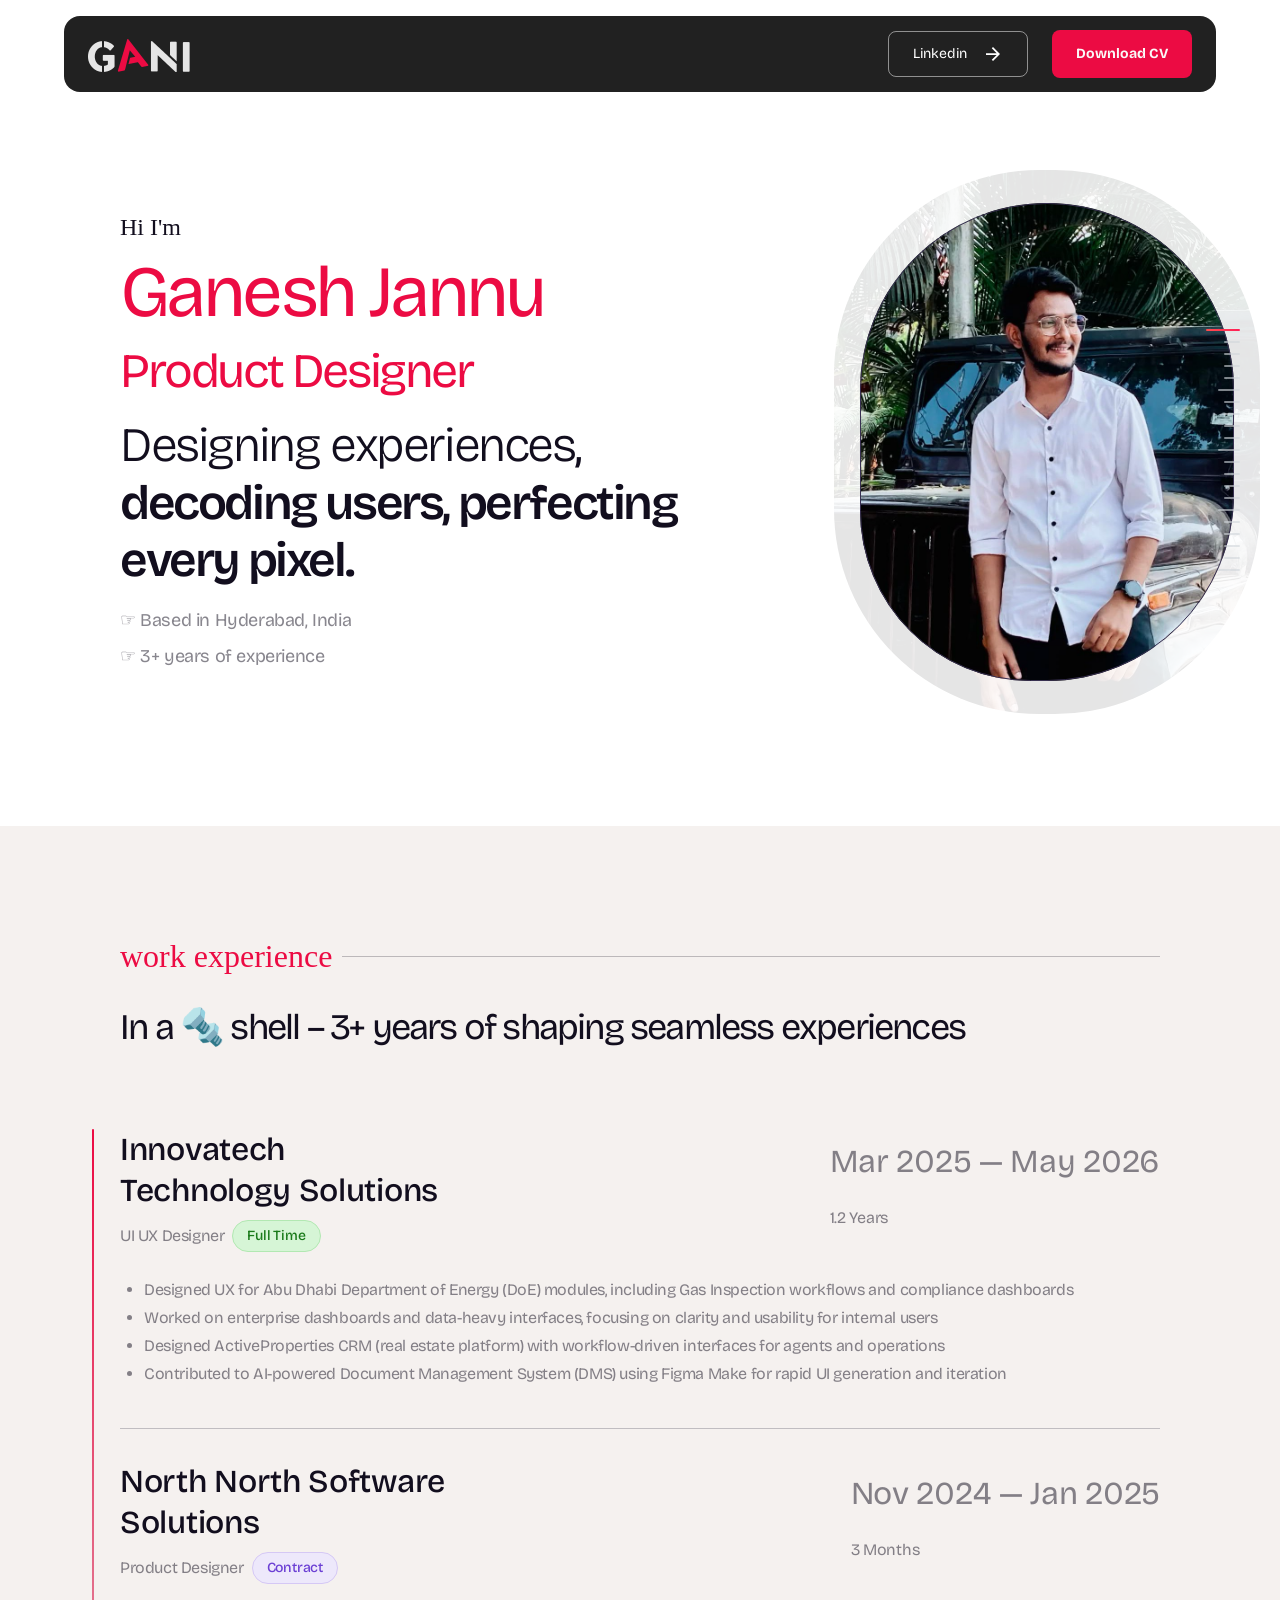
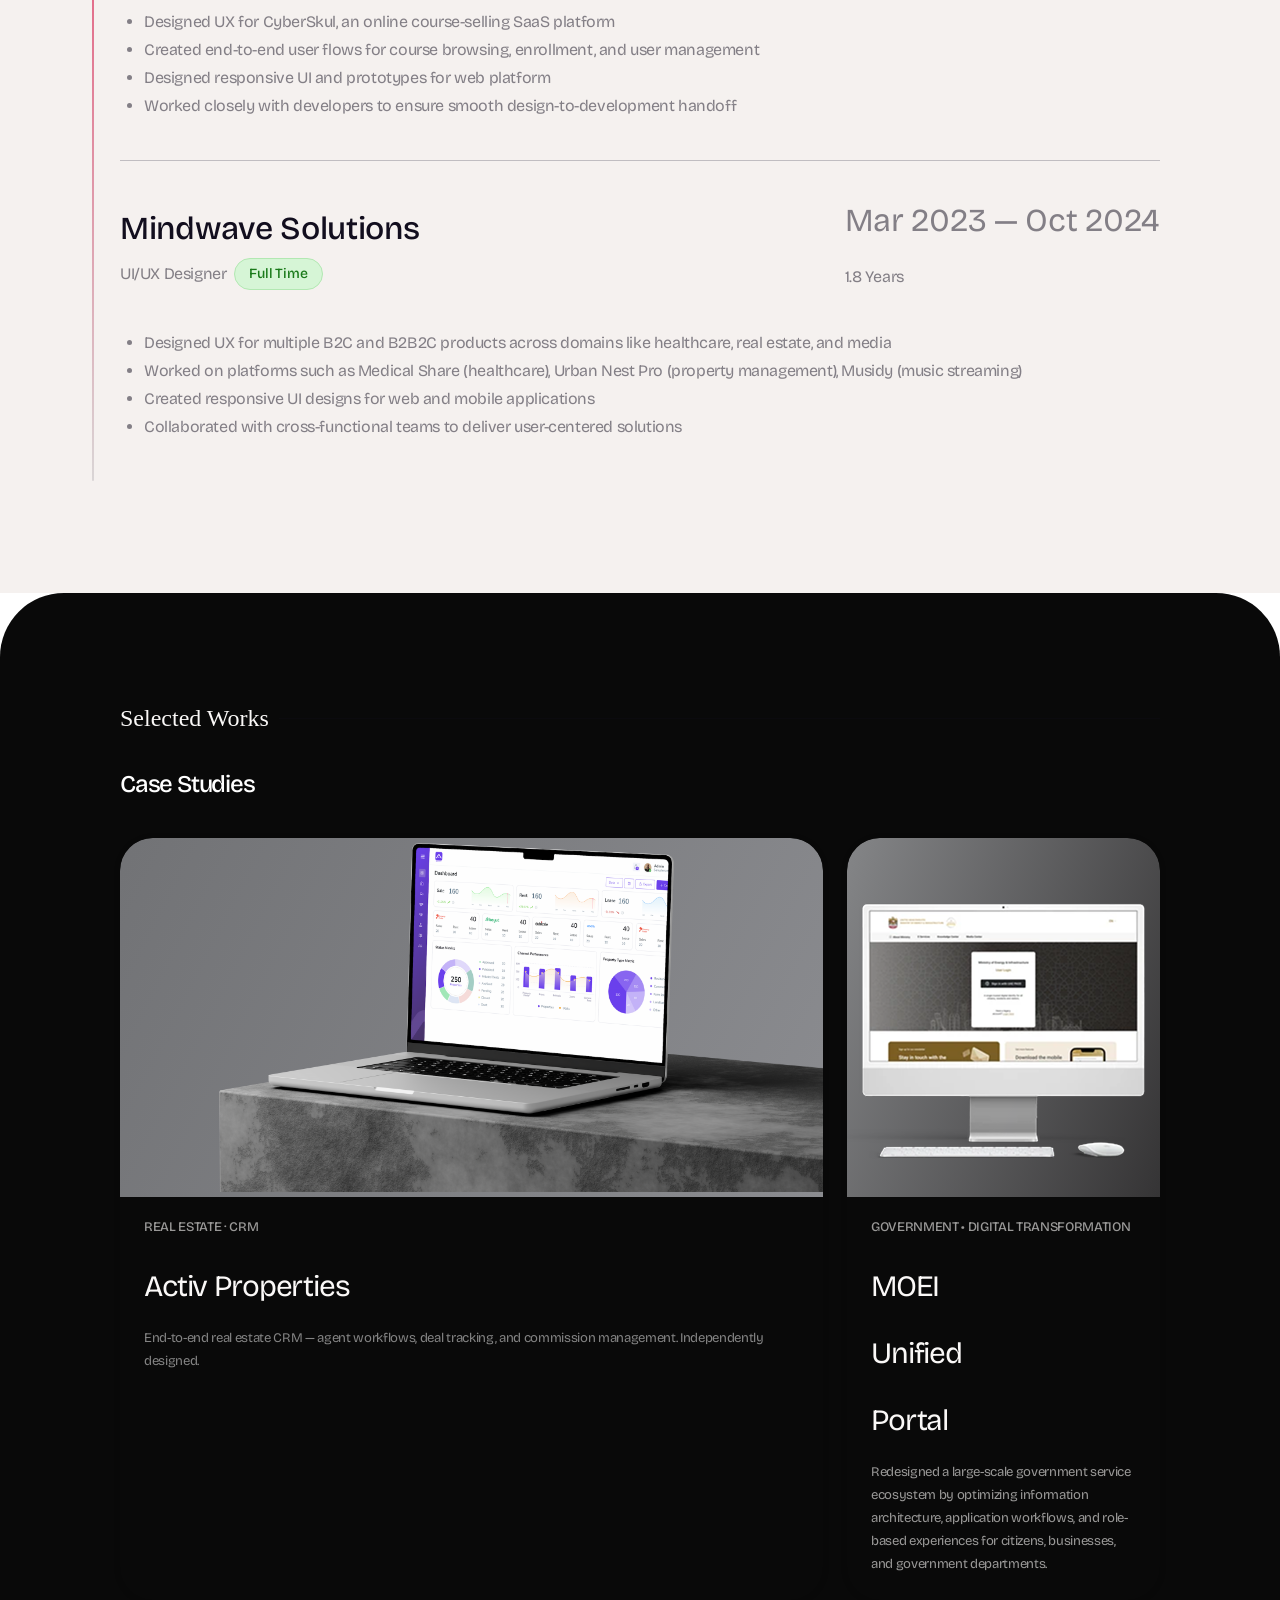
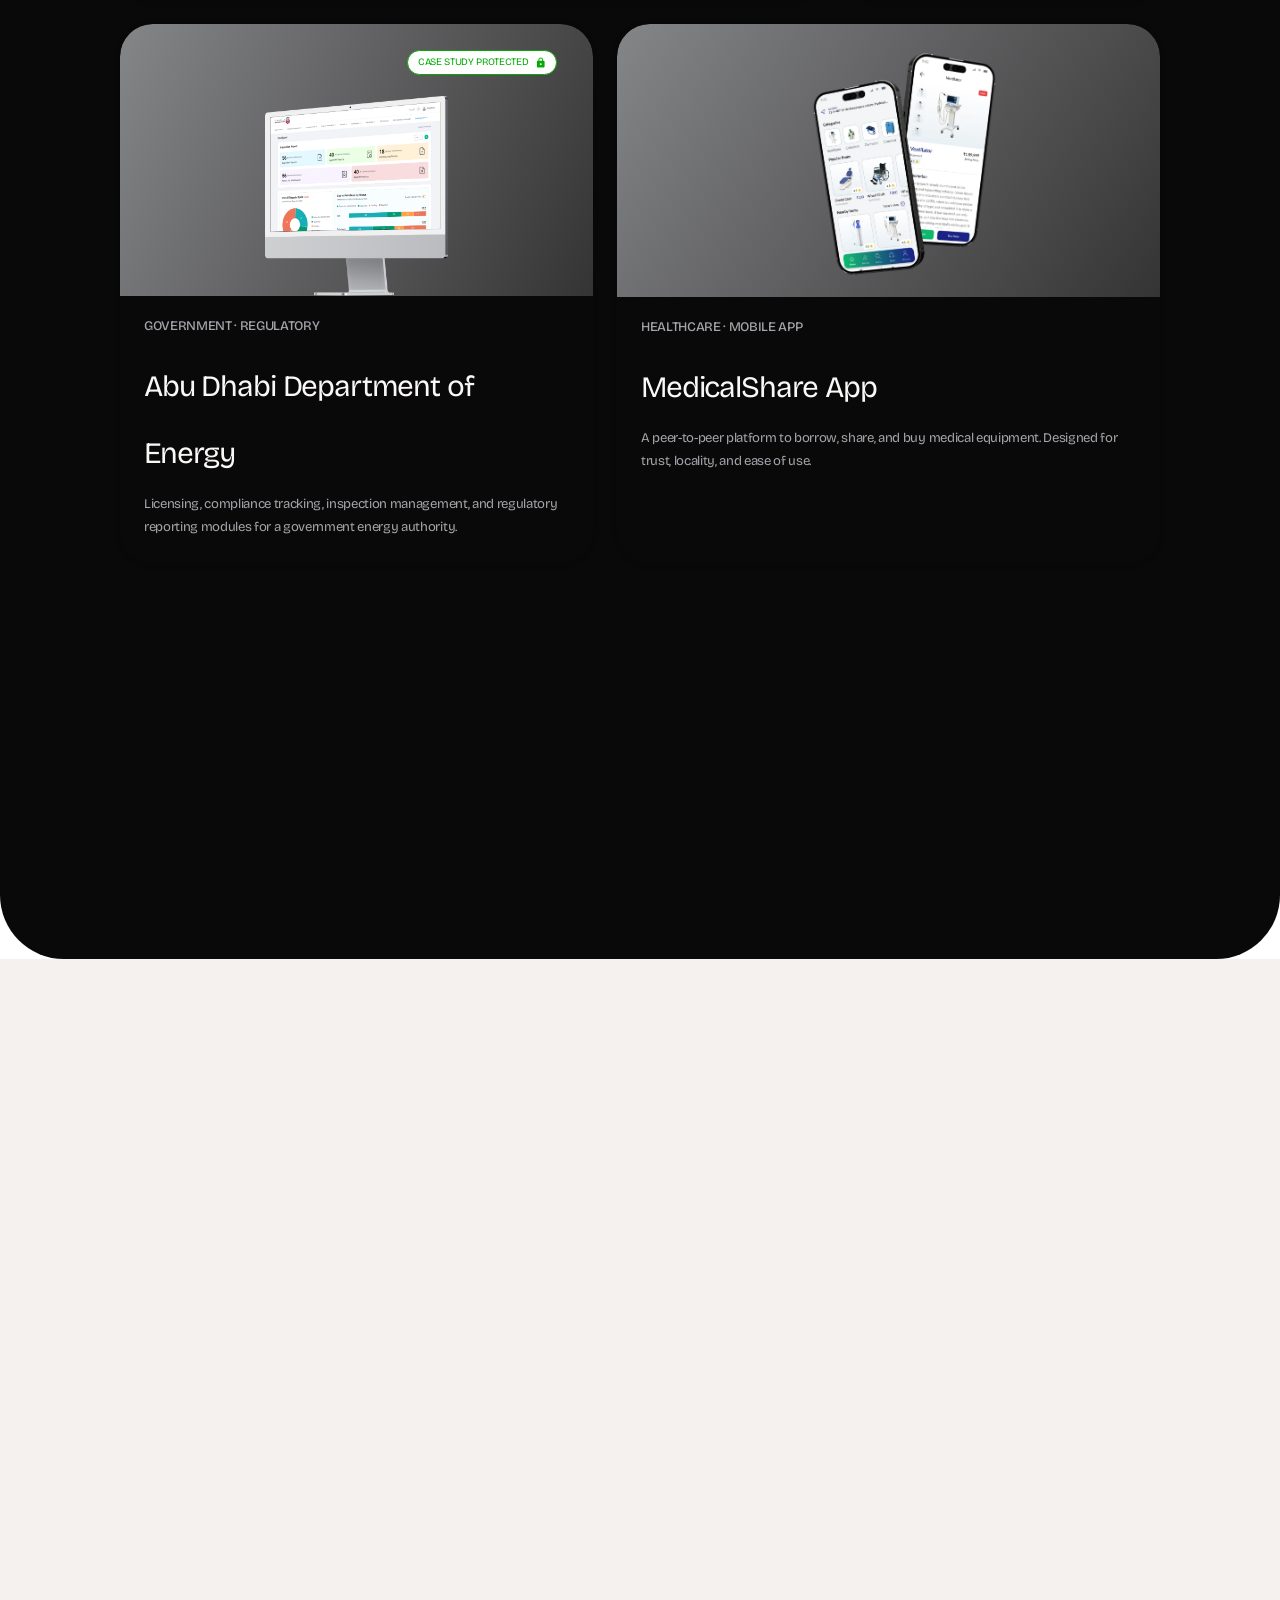
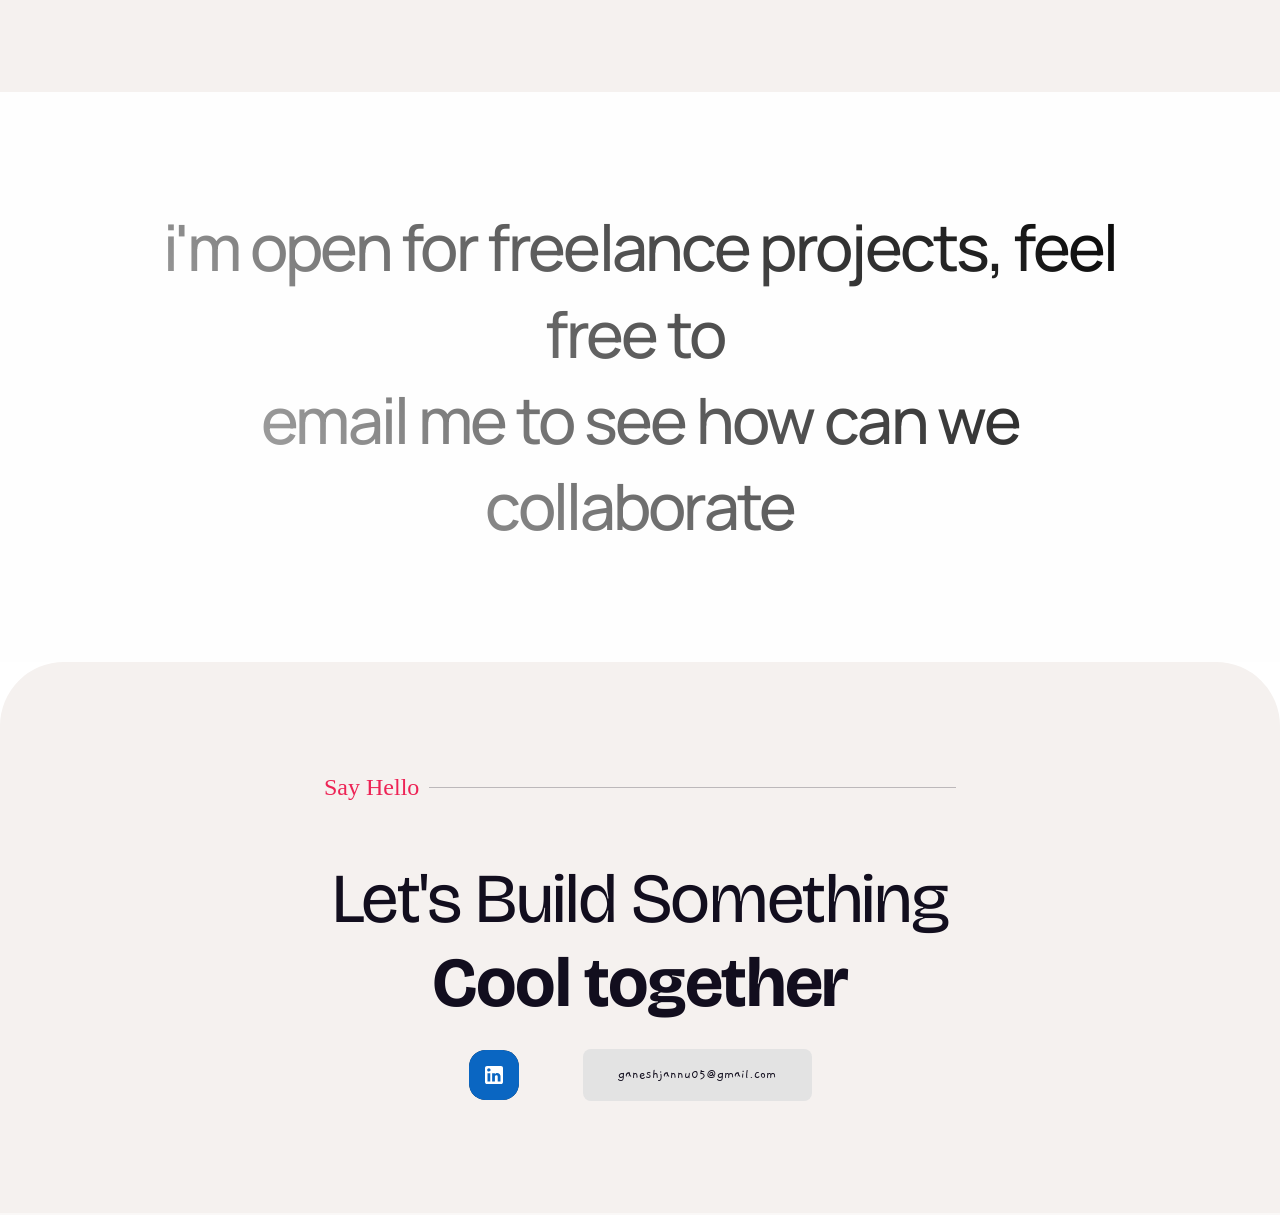
==== index.html @ ba69dc0e "feat: link MedicalShare case study to external PDF document" ====
<!DOCTYPE html>
<html lang="en">

<head>
  <meta charset="UTF-8" />
  <meta name="viewport" content="width=device-width, initial-scale=1.0" />
  <title>Ganesh Jannu — Product Designer</title>
  <meta name="description"
    content="Portfolio of Ganesh Jannu, a Product Designer with 3+ years of experience shaping seamless digital experiences." />

  <!-- Fonts -->
  <link rel="preconnect" href="https://fonts.googleapis.com" />
  <link rel="preconnect" href="https://fonts.gstatic.com" crossorigin />
  <link
    href="https://fonts.googleapis.com/css2?family=Bricolage+Grotesque:opsz,wdth,wght@12..96,75..100,200..800&family=Manrope:wght@400;500;700&family=Gaegu:wght@400&display=swap"
    rel="stylesheet" />

  <!-- Styles (single file — design + animations) -->
  <link rel="stylesheet" href="./styles.css" />
  <link rel="stylesheet" href="./animations.css" />
</head>

<body>

  <!-- ROOT WRAPPER -->
  <div class="root-wrapper">

    <!-- ═══════════════════════════════════════
         NAVBAR
    ════════════════════════════════════════ -->
    <header class="navbar-outer">
      <div class="header-inner">

        <div class="navbar-logo">
          <img alt="Ganesh Jannu logo" class="img-cover" src="./assets/images/logo.png" />
        </div>

        <div class="navbar-actions">
          <a href="https://www.linkedin.com/in/ganesh-jannu-uxdesigner/" target="_blank" rel="noopener"
            class="btn-linkedin">
            <span class="btn-linkedin-label">Linkedin</span>
            <div class="btn-icon-wrap">
              <svg width="14" height="14" viewBox="0 0 13.3313 13.3313" fill="none" aria-hidden="true">
                <path
                  d="M6.66566 0L5.49084 1.17482L10.1401 5.83245H0V7.49887H10.1401L5.49084 12.1565L6.66566 13.3313L13.3313 6.66566L6.66566 0Z"
                  fill="white" />
              </svg>
            </div>
          </a>
          <a href="./assets/Resume/Ganesh_Jannu_Resume.pdf" download target="_blank" class="btn-cv">
            <span class="btn-cv-label">Download CV</span>
          </a>
        </div>

      </div>
    </header>


    <!-- ═══════════════════════════════════════
         HERO SECTION
    ════════════════════════════════════════ -->
    <section id="section-hero" class="hero-section">


      <div class="hero-outer">
        <div class="hero-inner">
          <div class="hero-cols">

            <!-- Left: text -->
            <div class="hero-left">
              <div class="hero-title-group">
                <p class="hero-hi">Hi I'm</p>
                <p class="hero-name">Ganesh Jannu</p>
                <p class="hero-role">Product Designer</p>
              </div>

              <p class="hero-tagline">
                <span class="tagline-light">Designing experiences</span><span class="tagline-reg">, </span><span
                  class="tagline-bold">decoding users, perfecting every pixel.</span>
              </p>

              <div class="hero-meta">
                <p class="hero-meta-line">☞ Based in Hyderabad, India</p>
                <p class="hero-meta-line">☞ 3+ years of experience</p>
              </div>
            </div>

            <!-- Right: profile image -->
            <div class="hero-right">
              <div class="hero-img-luminosity">
                <img alt="" src="./assets/images/profile.png" class="img-cover hero-img-bg" />
              </div>
              <div class="hero-img-main">
                <img alt="Ganesh Jannu" src="./assets/images/profile.png" class="img-cover hero-img-photo" />
                <div class="hero-img-border"></div>
              </div>
            </div>

          </div>
        </div>
      </div>

    </section>


    <!-- ═══════════════════════════════════════
         WORK EXPERIENCE
    ════════════════════════════════════════ -->
    <section id="section-work" class="work-section">
      <div class="section-outer">
        <div class="work-inner">

          <div class="work-header reveal">
            <div class="section-label-row">
              <p class="section-label-script">work experience</p>
              <div class="section-label-rule"></div>
            </div>
            <p class="work-heading">In a 🔩 shell – 3+ years of shaping seamless experiences</p>
          </div>

          <div class="work-entries reveal-group">

            <!-- Entry 1: Innovatech -->
            <div class="work-entry work-entry--bordered">
              <div class="work-entry-header">
                <div class="work-entry-left">
                  <div class="work-company">Innovatech Technology Solutions</div>
                  <div class="work-role-row">
                    <span class="work-role-text">UI UX Designer</span>
                    <div class="work-badge">Full Time</div>
                  </div>
                </div>
                <div class="work-entry-right">
                  <span class="work-date-range">Mar 2025 — May 2026</span>
                  <span class="work-duration">1.2 Years</span>
                </div>
              </div>
              <div class="work-body">
                <ul class="work-bullets">
                  <li>Designed UX for Abu Dhabi Department of Energy (DoE) modules, including Gas Inspection workflows
                    and compliance dashboards</li>
                  <li>Worked on enterprise dashboards and data-heavy interfaces, focusing on clarity and usability for
                    internal users</li>
                  <li>Designed ActiveProperties CRM (real estate platform) with workflow-driven interfaces for agents
                    and operations</li>
                  <li>Contributed to AI-powered Document Management System (DMS) using Figma Make for rapid UI
                    generation and iteration</li>
                </ul>

              </div>
            </div>

            <!-- Entry 2: North North -->
            <div class="work-entry work-entry--bordered">
              <div class="work-entry-header">
                <div class="work-entry-left">
                  <div class="work-company">North North Software Solutions</div>
                  <div class="work-role-row">
                    <span class="work-role-text">Product Designer</span>
                    <div class="work-badge work-badge--purple">Contract</div>
                  </div>
                </div>
                <div class="work-entry-right">
                  <span class="work-date-range">Nov 2024 — Jan 2025</span>
                  <span class="work-duration">3 Months</span>
                </div>
              </div>
              <div class="work-body">
                <ul class="work-bullets">
                  <li>Designed UX for CyberSkul, an online course-selling SaaS platform</li>
                  <li>Created end-to-end user flows for course browsing, enrollment, and user management</li>
                  <li>Designed responsive UI and prototypes for web platform</li>
                  <li>Worked closely with developers to ensure smooth design-to-development handoff</li>
                </ul>
              </div>
            </div>

            <!-- Entry 3: Mindwave -->
            <div class="work-entry">
              <div class="work-entry-header">
                <div class="work-entry-left">
                  <div class="work-company">Mindwave Solutions</div>
                  <div class="work-role-row">
                    <span class="work-role-text">UI/UX Designer</span>
                    <div class="work-badge">Full time</div>
                  </div>
                </div>
                <div class="work-entry-right">
                  <span class="work-date-range">Mar 2023 — Oct 2024</span>
                  <span class="work-duration">1.8 Years</span>
                </div>
              </div>
              <div class="work-body">
                <ul class="work-bullets">
                  <li>Designed UX for multiple B2C and B2B2C products across domains like healthcare, real estate, and
                    media</li>
                  <li>Worked on platforms such as Medical Share (healthcare), Urban Nest Pro (property management),
                    Musidy (music streaming)</li>
                  <li>Created responsive UI designs for web and mobile applications</li>
                  <li>Collaborated with cross-functional teams to deliver user-centered solutions</li>
                </ul>
              </div>
            </div>

          </div><!-- /work-entries -->

        </div>
      </div>
    </section>


    <!-- ═══════════════════════════════════════
         CASE STUDIES
    ════════════════════════════════════════ -->
    <section id="section-case" class="case-section">
      <div class="section-outer">
        <div class="case-inner">

          <div class="case-header reveal">
            <div class="section-label-row">
              <p class="section-label-script section-label-script--light">Selected Works</p>
              <div class="section-label-rule"></div>
            </div>
            <span class="case-heading">Case Studies</span>
          </div>

          <!-- Row 1 -->
          <div class="case-row reveal-group">

            <!-- Activ Properties -->
            <a href="activproperties-v4.html" class="case-card case-card--wide">
              <div class="case-card-img-wrap case-card-img-wrap--activ">
                <img alt="Activ Properties dashboard" src="./assets/images/case-activ-properties.png"
                  class="case-card-img-activ" />
              </div>
              <div class="case-card-body">
                <p class="case-card-category">Real Estate · CRM</p>
                <div class="case-card-title-row">
                  <span class="case-card-title">Activ Properties</span>
                  <div class="read-btn">Read Case study</div>
                </div>
                <p class="case-card-desc">End-to-end real estate CRM — agent workflows, deal tracking, and commission
                  management. Independently designed.</p>
              </div>
            </a>

            <!-- MOEI  -->
            <a href="./assets/Case study/MOEI CASE STUDY (2).pdf" target="_blank" class="case-card case-card--flex">
              <div class="case-card-img-wrap case-card-img-wrap--taqa">
                <div class="case-card-img-center">
                  <img alt="MOEI Unified Portal" src="./assets/images/MOEI.png" class="MOEI" />
                </div>
              </div>
              <div class="case-card-body">
                <p class="case-card-category">GOVERNMENT • DIGITAL TRANSFORMATION</p>
                <div class="case-card-title-row">
                  <span class="case-card-title">MOEI Unified Portal</span>
                  <div class="read-btn">Read Case study</div>
                </div>
                <p class="case-card-desc case-card-desc--muted">
                  Redesigned a large-scale government service ecosystem by optimizing information architecture,
                  application workflows, and role-based experiences for citizens, businesses, and government
                  departments.
                </p>
              </div>
            </a>

          </div>

          <!-- Row 2 -->
          <div class="case-row reveal-group">

            <!-- Abu Dhabi DoE -->
            <article class="case-card case-card--narrow">
              <div class="case-card-img-wrap case-card-img-wrap--doe">
                <div class="case-card-img-center">
                  <img alt="Abu Dhabi Department of Energy" src="./assets/images/case-abu-dhabi-doe.png"
                    class="case-card-img-doe" />
                </div>
                <div class="protected-badge">
                  <span class="protected-badge-text">CASE STUDY PROTECTED</span>
                  <svg width="11.5" height="11.5" viewBox="0 0 11.5237 11.5237" fill="none" aria-hidden="true">
                    <path
                      d="M2.88019 10.5639C2.6161 10.5639 2.39011 10.47 2.20221 10.2821C2.01431 10.0942 1.9202 9.868 1.91988 9.6036V4.80207C1.91988 4.53798 2.01399 4.31199 2.20221 4.12409C2.39043 3.93619 2.61642 3.84208 2.88019 3.84176H3.36034V2.88146C3.36034 2.21724 3.59449 1.65114 4.0628 1.18315C4.53111 0.715164 5.09721 0.48101 5.76111 0.480689C6.425 0.480369 6.99126 0.714524 7.45989 1.18315C7.92852 1.65178 8.16251 2.21788 8.16187 2.88146V3.84176H8.64202C8.90611 3.84176 9.13226 3.93587 9.32048 4.12409C9.5087 4.31231 9.60265 4.5383 9.60233 4.80207V9.6036C9.60233 9.86768 9.50838 10.0938 9.32048 10.2821C9.13258 10.4703 8.90643 10.5642 8.64202 10.5639H2.88019ZM6.43956 7.88129C6.62746 7.69307 6.72141 7.46692 6.72141 7.20283C6.72141 6.93875 6.62746 6.71276 6.43956 6.52486C6.25166 6.33696 6.02551 6.24285 5.76111 6.24253C5.4967 6.24221 5.27071 6.33632 5.08313 6.52486C4.89555 6.7134 4.80144 6.93939 4.8008 7.20283C4.80016 7.46628 4.89427 7.69243 5.08313 7.88129C5.27199 8.07015 5.49798 8.1641 5.76111 8.16314C6.02423 8.16218 6.25038 8.06823 6.43956 7.88129ZM4.32065 3.84176H7.20156V2.88146C7.20156 2.48133 7.06152 2.14122 6.78143 1.86113C6.50134 1.58104 6.16123 1.441 5.76111 1.441C5.36098 1.441 5.02087 1.58104 4.74078 1.86113C4.46069 2.14122 4.32065 2.48133 4.32065 2.88146V3.84176Z"
                      fill="#06A904" />
                  </svg>
                </div>
              </div>
              <div class="case-card-body">
                <p class="case-card-category case-card-category--gray">Government · Regulatory</p>
                <span class="case-card-title case-card-title--block">Abu Dhabi Department of Energy</span>
                <p class="case-card-desc case-card-desc--gray">Licensing, compliance tracking, inspection management,
                  and regulatory reporting modules for a government energy authority.</p>
              </div>
            </article>

            <!-- MedicalShare -->
            <a href="./assets/Case study/Medical share project.pdf" target="_blank" class="case-card case-card--flex">
              <div class="case-card-img-wrap case-card-img-wrap--medical">
                <div class="case-card-img-center">
                  <img alt="MedicalShare mobile app" src="./assets/images/case-medical-share.png"
                    class="case-card-img-medical" />
                </div>
              </div>
              <div class="case-card-body">
                <p class="case-card-category case-card-category--gray">Healthcare · Mobile App</p>
                <div class="case-card-title-row">
                  <span class="case-card-title">MedicalShare App</span>
                  <div class="read-btn">Read Case study</div>
                </div>
                <p class="case-card-desc case-card-desc--gray">A peer-to-peer platform to borrow, share, and buy medical
                  equipment. Designed for trust, locality, and ease of use.</p>
              </div>
            </a>

          </div>

          <!-- Behance CTA -->
          <a href="https://www.behance.net/ganeshgoudjannu" target="_blank" rel="noopener" class="behance-cta reveal">
            <span class="behance-star">✦</span>
            <span class="behance-title">See all work on Behance</span>
            <div class="behance-sub">
              <p class="behance-sub-line">More case studies, explorations &amp; UI</p>
              <p class="behance-sub-line">experiments.</p>
            </div>
            <div class="behance-btn">
              <span class="behance-btn-text">View on Behance</span>
            </div>
          </a>

        </div>
      </div>
    </section>


    <!-- ═══════════════════════════════════════
         STACKS
    ════════════════════════════════════════ -->
    <section id="section-stacks" class="stacks-section">
      <div class="section-outer">
        <div class="stacks-inner">

          <div class="section-label-row reveal">
            <p class="section-label-script section-label-script--dark">Stacks</p>
            <div class="section-label-rule"></div>
          </div>

          <!-- Row 1 -->
          <div class="stacks-row reveal-group">

            <div class="stack-item">
              <div class="stack-icon" style="border-radius:2px;overflow:hidden;">
                <img alt="Figma" src="./assets/images/icon-figma.png" class="img-cover" />
              </div>
              <div class="stack-text">
                <span class="stack-name">Figma</span>
                <span class="stack-sub">product design</span>
              </div>
            </div>

            <div class="stack-item">
              <div class="stack-icon">
                <img alt="Framer" src="./assets/images/icon-framer.png" class="img-cover" />
              </div>
              <div class="stack-text">
                <span class="stack-name">Framer</span>
                <span class="stack-sub">Website developments</span>
              </div>
            </div>

            <div class="stack-item">
              <div class="stack-icon stack-icon--overflow">
                <img alt="" src="./assets/images/icon-figma.png" class="img-cover" />
                <div class="stack-icon-overlay" style="left:-45.24px;top:0.04px;width:190.476px;height:100px;">
                  <img alt="Adobe Photoshop" src="./assets/images/icon-photoshop.png" class="img-cover" />
                </div>
              </div>
              <div class="stack-text">
                <span class="stack-name">Adobe Photoshop</span>
                <span class="stack-sub">Graphic Design</span>
              </div>
            </div>

            <div class="stack-item">
              <div class="stack-icon stack-icon--overflow">
                <img alt="" src="./assets/images/icon-figma.png" class="img-cover" />
                <div class="stack-icon-overlay" style="left:-1.24px;top:-0.46px;width:102.471px;height:100px;">
                  <img alt="Adobe Illustrator" src="./assets/images/icon-illustrator.png" class="img-cover" />
                </div>
              </div>
              <div class="stack-text">
                <span class="stack-name">Adobe Illustrator</span>
                <span class="stack-sub">Logo design</span>
              </div>
            </div>

          </div>

          <!-- Row 2 -->
          <div class="stacks-row stacks-row--centered reveal-group">

            <div class="stack-item stack-item--centered" style="width:210px;">
              <div class="stack-icon" style="position:relative;">
                <div class="stack-icon-bg-white"></div>
                <div class="stack-icon-inner" style="left:15.2px;top:15.2px;width:69.596px;height:69.596px;">
                  <img alt="HTML" src="./assets/images/icon-html.png" class="img-cover" />
                </div>
              </div>
              <div class="stack-text stack-text--center">
                <span class="stack-name">HTML</span>
                <span class="stack-sub">markup language</span>
              </div>
            </div>

            <div class="stack-item stack-item--centered" style="width:210px;">
              <div class="stack-icon" style="width:95.238px;">
                <img alt="CSS" src="./assets/images/icon-css.png" class="img-cover" />
              </div>
              <div class="stack-text stack-text--center">
                <span class="stack-name">CSS</span>
                <span class="stack-sub">Website developments</span>
              </div>
            </div>

            <div class="stack-item stack-item--centered" style="width:210px;">
              <div class="stack-icon">
                <img alt="Notion" src="./assets/images/icon-notion.png" class="img-cover" />
              </div>
              <div class="stack-text stack-text--center">
                <span class="stack-name">Notion</span>
                <span class="stack-sub">project management</span>
              </div>
            </div>

          </div>

        </div>
      </div>
    </section>


    <!-- ═══════════════════════════════════════
         FREELANCE CTA
    ════════════════════════════════════════ -->
    <section id="section-freelance" class="freelance-section">
      <div class="section-outer">
        <div class="freelance-inner">
          <div class="freelance-text reveal">
            <p class="freelance-line">i'm open for freelance projects, feel free to&nbsp;</p>
            <p class="freelance-line">email me to see how can we collaborate</p>
          </div>
        </div>
      </div>
    </section>


    <!-- ═══════════════════════════════════════
         CONTACT
    ════════════════════════════════════════ -->
    <section id="section-contact" class="contact-section">
      <div class="section-outer">
        <div class="contact-inner">

          <div class="contact-label-row">
            <p class="section-label-script section-label-script--red">Say Hello</p>
            <div class="section-label-rule"></div>
          </div>

          <div class="contact-body reveal">
            <div class="contact-heading">
              <p class="contact-heading-line contact-heading-line--reg">Let's Build Something </p>
              <p class="contact-heading-line contact-heading-line--bold">Cool together</p>
            </div>

            <div class="contact-actions">
              <a href="https://www.linkedin.com/in/ganesh-jannu-uxdesigner/" target="_blank" rel="noopener"
                class="contact-linkedin" aria-label="LinkedIn">
                <div class="contact-linkedin-bg"></div>
                <div class="contact-linkedin-color"></div>
                <div class="contact-linkedin-icon">
                  <svg width="18" height="18" viewBox="0 0 18 18" fill="none" aria-hidden="true">
                    <path
                      d="M16 0C16.5304 0 17.0391 0.210714 17.4142 0.585786C17.7893 0.960859 18 1.46957 18 2V16C18 16.5304 17.7893 17.0391 17.4142 17.4142C17.0391 17.7893 16.5304 18 16 18H2C1.46957 18 0.960859 17.7893 0.585786 17.4142C0.210714 17.0391 0 16.5304 0 16V2C0 1.46957 0.210714 0.960859 0.585786 0.585786C0.960859 0.210714 1.46957 0 2 0H16ZM15.5 15.5V10.2C15.5 9.33539 15.1565 8.5062 14.5452 7.89483C13.9338 7.28346 13.1046 6.94 12.24 6.94C11.39 6.94 10.4 7.46 9.92 8.24V7.13H7.13V15.5H9.92V10.57C9.92 9.8 10.54 9.17 11.31 9.17C11.6813 9.17 12.0374 9.3175 12.2999 9.58005C12.5625 9.8426 12.71 10.1987 12.71 10.57V15.5H15.5ZM3.88 5.56C4.32556 5.56 4.75288 5.383 5.06794 5.06794C5.383 4.75288 5.56 4.32556 5.56 3.88C5.56 2.95 4.81 2.19 3.88 2.19C3.43178 2.19 3.00193 2.36805 2.68499 2.68499C2.36805 3.00193 2.19 3.43178 2.19 3.88C2.19 4.81 2.95 5.56 3.88 5.56ZM5.27 15.5V7.13H2.5V15.5H5.27Z"
                      fill="white" />
                  </svg>
                </div>
              </a>

              <a href="mailto:ganeshjannu05@gmail.com" class="contact-email-btn">
                <span class="contact-email-text">ganeshjannu05@gmail.com</span>
              </a>
            </div>
          </div>

        </div>
      </div>
    </section>

    <!-- ═══════════════════════════════════════
         SCROLL PROGRESS NAV
    ════════════════════════════════════════ -->
    <nav class="scroll-nav" id="scroll-nav" aria-label="Scroll progress map">
      <div class="scroll-nav-bar"></div>
      <div class="scroll-nav-bar"></div>
      <div class="scroll-nav-bar"></div>
      <div class="scroll-nav-bar"></div>
      <div class="scroll-nav-bar"></div>
      <div class="scroll-nav-bar"></div>
      <div class="scroll-nav-bar"></div>
      <div class="scroll-nav-bar"></div>
      <div class="scroll-nav-bar"></div>
      <div class="scroll-nav-bar"></div>
      <div class="scroll-nav-bar"></div>
      <div class="scroll-nav-bar"></div>
      <div class="scroll-nav-bar"></div>
      <div class="scroll-nav-bar"></div>
      <div class="scroll-nav-bar"></div>
      <div class="scroll-nav-bar"></div>
      <div class="scroll-nav-bar"></div>
      <div class="scroll-nav-bar"></div>
      <div class="scroll-nav-bar"></div>
      <div class="scroll-nav-bar"></div>
      <div class="scroll-nav-bar"></div>
    </nav>

  </div><!-- /root-wrapper -->

  <!-- Script — scroll reveal + timeline -->
  <script src="./script.js"></script>

</body>

</html>
---- styles.css ----
/* ═══════════════════════════════════════════════════════════
   styles.css — Ganesh Jannu Portfolio
   GitHub Pages static deployment — all paths relative
═══════════════════════════════════════════════════════════ */

/* ── RESET & BASE ──────────────────────────────────────── */
*,
*::before,
*::after {
  box-sizing: border-box;
}

html,
body {
  margin: 0;
  padding: 0;
  min-height: 100%;
}

html {
  scroll-behavior: smooth;
}

body {
  background: #fff;
}

/* ── GLOBAL LINK RESET ─────────────────────────────────── */
a {
  text-decoration: none;
  color: inherit;
}

/* ── SHARED UTILITIES ──────────────────────────────────── */
.img-cover {
  position: absolute;
  inset: 0;
  width: 100%;
  height: 100%;
  object-fit: cover;
}

.root-wrapper {
  background: #fff;
  display: flex;
  flex-direction: column;
  align-items: stretch;
  width: 100%;
  padding-top: 110px; /* Offset for fixed header (16px top + approx 76px height + padding) */
  min-height: 100vh;
}

.section-outer {
  width: 100%;
  display: flex;
  justify-content: center;
}


/* ══════════════════════════════════════════════════════════
   NAVBAR
══════════════════════════════════════════════════════════ */
.navbar-outer {
  position: fixed;
  top: 16px;
  left: 0;
  width: 100%;
  z-index: 999;
  opacity: 0;
  transform: scale(0.96);
  pointer-events: none;
  transition: all 0.5s cubic-bezier(0.4, 0, 0.2, 1);
}

.navbar-outer.loaded {
  opacity: 1;
  transform: scale(1);
  pointer-events: auto;
}

.header-inner {
  width: 90%;
  max-width: 1200px;
  margin: 0 auto;
  height: 76px;
  background: #212121;
  display: flex;
  align-items: center;
  justify-content: space-between;
  padding: 16px 24px;
  border-radius: 16px; 
}

.navbar-logo {
  position: relative;
  flex-shrink: 0;
  width: 102px;
  height: 36px;
}

.navbar-actions {
  display: flex;
  align-items: center;
  gap: 24px;
}

.btn-linkedin {
  position: relative;
  display: flex;
  align-items: center;
  gap: 16px;
  padding: 12px 24px;
  border-radius: 8px;
  border: 1px solid rgba(255, 255, 255, 0.5);
  background: transparent;
  cursor: pointer;
  transition: background 200ms ease;
}

.btn-linkedin:hover {
  background: rgba(255, 255, 255, 0.08);
}

.btn-linkedin-label {
  font-family: 'Bricolage Grotesque', sans-serif;
  font-weight: 400;
  font-size: 14px;
  color: #fff;
  line-height: 16.8px;
}

.btn-icon-wrap {
  display: flex;
  align-items: center;
  justify-content: center;
  width: 20px;
  height: 20px;
}

.btn-cv {
  display: flex;
  align-items: center;
  justify-content: center;
  padding: 16px 24px;
  border-radius: 8px;
  background: #ec0b43;
  border: none;
  cursor: pointer;
  transition: filter 200ms ease, transform 200ms ease;
}

.btn-cv:hover {
  filter: brightness(1.12);
  transform: translateY(-1px);
}

.btn-cv-label {
  font-family: 'Bricolage Grotesque', sans-serif;
  font-weight: 700;
  font-size: 14px;
  color: #faf8f7;
  line-height: 16.8px;
}


/* ══════════════════════════════════════════════════════════
   HERO SECTION
══════════════════════════════════════════════════════════ */
.hero-section {
  position: relative;
  width: 100%;
  background: #fff;
  overflow: hidden;
  border-radius: 0 0 64px 64px;
}

.hero-outer {
  width: 100%;
  display: flex;
  align-items: center;
  justify-content: center;
}

.hero-inner {
  width: 100%;
  max-width: 1440px;
  display: flex;
  align-items: center;
  justify-content: center;
  padding: 60px 120px 112px;
}

.hero-cols {
  width: 100%;
  max-width: 1200px;
  display: flex;
  align-items: center;
  gap: 136px;
}

.hero-left {
  display: flex;
  flex-direction: column;
  flex-shrink: 0;
  width: 578px;
  gap: 16px;
}

.hero-title-group {
  display: flex;
  flex-direction: column;
  gap: 8px;
}

.hero-hi {
  font-family: 'Savoye LET', cursive;
  font-size: 24px;
  color: #120e1e;
  line-height: normal;
  margin: 0;
}

.hero-name {
  font-family: 'Bricolage Grotesque', sans-serif;
  font-weight: 400;
  font-size: 72px;
  color: #ec0b43;
  letter-spacing: -3.6px;
  line-height: normal;
  margin: 0;
  font-variation-settings: 'opsz' 14, 'wdth' 100;
}

.hero-role {
  font-family: 'Bricolage Grotesque', sans-serif;
  font-weight: 400;
  font-size: 48px;
  color: #ec0b43;
  letter-spacing: -2.4px;
  line-height: 57.6px;
  margin: 0;
  font-variation-settings: 'opsz' 14, 'wdth' 100;
}

.hero-tagline {
  font-family: 'Bricolage Grotesque', sans-serif;
  font-size: 48px;
  color: #120e1e;
  letter-spacing: -2.4px;
  line-height: 57.6px;
  margin: 0;
  width: 100%;
}

.tagline-light {
  font-weight: 300;
  font-variation-settings: 'opsz' 14, 'wdth' 100;
}

.tagline-reg {
  font-weight: 400;
  font-variation-settings: 'opsz' 14, 'wdth' 100;
}

.tagline-bold {
  font-weight: 600;
  font-variation-settings: 'opsz' 14, 'wdth' 100;
}

.hero-meta {
  display: flex;
  flex-direction: column;
  gap: 8px;
}

.hero-meta-line {
  font-family: 'Bricolage Grotesque', sans-serif;
  font-weight: 400;
  font-size: 18px;
  color: rgba(18, 14, 30, 0.5);
  letter-spacing: -0.4px;
  line-height: 28px;
  margin: 0;
  font-variation-settings: 'opsz' 14, 'wdth' 100;
}

.hero-right {
  position: relative;
  flex-shrink: 0;
  width: 426px;
  height: 544px;
}

.hero-img-luminosity {
  position: absolute;
  inset: 0;
  width: 426px;
  height: 544px;
  border-radius: 205px;
  mix-blend-mode: luminosity;
}

.hero-img-bg {
  border-radius: 205px;
  opacity: 0.1;
}

.hero-img-main {
  position: absolute;
  left: 26px;
  top: 33px;
  width: 374px;
  height: 478px;
}

.hero-img-photo {
  border-radius: 205px 205px 205px 187px;
  backdrop-filter: blur(25px);
}

.hero-img-border {
  position: absolute;
  inset: 0;
  border-radius: 205px 205px 205px 187px;
  border: 1px solid #383051;
  pointer-events: none;
}


/* ══════════════════════════════════════════════════════════
   SHARED SECTION LABEL
══════════════════════════════════════════════════════════ */
.section-label-row {
  display: flex;
  align-items: center;
  gap: 10px;
}

.section-label-script {
  font-family: 'Savoye LET', cursive;
  font-size: 24px;
  color: #120e1e;
  line-height: normal;
  margin: 0;
  white-space: nowrap;
}

.section-label-script--light {
  color: #faf8f7;
}

.section-label-script--dark {
  color: #120e1e;
}

.section-label-script--red {
  color: #ed2355;
}

.section-label-rule {
  flex: 1;
  height: 1px;
  background: rgba(18, 14, 30, 0.25);
}


/* ══════════════════════════════════════════════════════════
   WORK EXPERIENCE SECTION
══════════════════════════════════════════════════════════ */
.work-section {
  width: 100%;
  background: #f5f1ef;
}

.work-inner {
  width: 100%;
  max-width: 1440px;
  display: flex;
  flex-direction: column;
  padding: 112px 120px;
  gap: 72px;
}

.work-header {
  display: flex;
  flex-direction: column;
  gap: 24px;
}

.work-header .section-label-script {
  font-size: 32px;
  color: #ec0b43;
}

.work-heading {
  font-family: 'Bricolage Grotesque', sans-serif;
  font-weight: 400;
  font-size: 36px;
  color: #120e1e;
  letter-spacing: -1.8px;
  line-height: 57.6px;
  margin: 0;
  font-variation-settings: 'opsz' 14, 'wdth' 100;
}

.work-entries {
  display: flex;
  flex-direction: column;
  gap: 32px;
  position: relative;
}

.work-entries::before {
  content: '';
  position: absolute;
  left: -28px;
  top: 0;
  width: 2px;
  height: 0;
  background: linear-gradient(to bottom, #ec0b43 0%, rgba(18, 14, 30, 0.12) 100%);
  border-radius: 2px;
  transition: height 1200ms ease;
}

.work-entries.is-visible::before {
  height: 100%;
}

.work-entry {
  position: relative;
  display: flex;
  flex-direction: column;
  width: 100%;
  gap: 24px;
  padding-bottom: 40px;
}

.work-entry--bordered {
  border-bottom: 1px solid #c0bdc1;
}

.work-entry-header {
  display: flex;
  align-items: center;
  justify-content: space-between;
  width: 100%;
}

.work-entry-left {
  display: flex;
  flex-direction: column;
  flex-shrink: 0;
  width: 332px;
  gap: 8px;
}

.work-company {
  font-family: 'Bricolage Grotesque', sans-serif;
  font-weight: 500;
  font-size: 32px;
  color: #120e1e;
  letter-spacing: -0.3px;
  line-height: 41.6px;
  font-variation-settings: 'opsz' 14, 'wdth' 100;
}

.work-role-row {
  display: flex;
  align-items: center;
  gap: 8px;
}

.work-role-text {
  font-family: 'Bricolage Grotesque', sans-serif;
  font-weight: 400;
  font-size: 16px;
  color: rgba(18, 14, 30, 0.5);
  letter-spacing: -0.4px;
  line-height: 28px;
  white-space: nowrap;
  font-variation-settings: 'opsz' 14, 'wdth' 100;
}

/* Badge — pill shape */
.work-badge {
  display: inline-flex;
  align-items: center;
  justify-content: center;
  padding: 4px 14px;
  border-radius: 999px;
  font-family: 'Bricolage Grotesque', sans-serif;
  font-weight: 500;
  font-size: 14px;
  letter-spacing: -0.2px;
  line-height: 22px;
  text-transform: capitalize;
  font-variation-settings: 'opsz' 14, 'wdth' 100;
  white-space: nowrap;
  background: #d6f5d6;
  color: #1a7a1a;
  border: 1px solid #b2e8b2;
}

.work-badge--purple {
  background: #ede8fb;
  color: #6b3fd4;
  border: 1px solid #d5c8f5;
}

.work-entry-right {
  display: flex;
  flex-direction: column;
  font-family: 'Bricolage Grotesque', sans-serif;
  font-weight: 400;
  color: rgba(18, 14, 30, 0.5);
  letter-spacing: -0.3px;
  white-space: nowrap;
  font-variation-settings: 'opsz' 14, 'wdth' 100;
}

.work-date-range {
  font-size: 32px;
  line-height: 56px;
}

.work-duration {
  font-size: 16px;
  line-height: 56px;
}

.work-body {
  font-family: 'Bricolage Grotesque', sans-serif;
  font-weight: 400;
  font-size: 16px;
  color: rgba(18, 14, 30, 0.5);
  letter-spacing: -0.4px;
  line-height: 28px;
  font-variation-settings: 'opsz' 14, 'wdth' 100;
  width: 100%;
}

.work-bullets {
  list-style-type: disc;
  margin: 0;
  padding: 0;
}

.work-bullets li {
  margin-left: 24px;
  margin-bottom: 0;
}

.work-collab-heading {
  margin: 8px 0 0;
  font-weight: 500;
  color: rgba(18, 14, 30, 0.7);
  white-space: pre-wrap;
}


/* ══════════════════════════════════════════════════════════
   CASE STUDIES SECTION
══════════════════════════════════════════════════════════ */
.case-section {
  width: 100%;
  background: #090909;
  border-radius: 64px;
}

.case-inner {
  width: 100%;
  max-width: 1440px;
  display: flex;
  flex-direction: column;
  padding: 112px 120px;
  gap: 24px;
}

.case-header {
  display: flex;
  flex-direction: column;
  gap: 24px;
}

.case-heading {
  font-family: 'Bricolage Grotesque', sans-serif;
  font-weight: 500;
  font-size: 24px;
  color: #fff;
  letter-spacing: -1.2px;
  line-height: 57.6px;
  font-variation-settings: 'opsz' 14, 'wdth' 100;
}

.case-row {
  display: flex;
  gap: 24px;
}

.case-card {
  display: flex;
  flex-direction: column;
  border-radius: 32.925px;
  box-shadow: 0px 1px 6px 0px rgba(0, 0, 0, 0.16);
  overflow: hidden;
  transition: transform 300ms ease, box-shadow 300ms ease;
  cursor: pointer;
}

.case-card:hover {
  transform: translateY(-6px) scale(1.012);
  box-shadow: 0px 16px 40px rgba(0, 0, 0, 0.28);
}

.case-card--wide {
  flex-shrink: 0;
  width: 703px;
}

.case-card--narrow {
  flex-shrink: 0;
  width: 473px;
}

.case-card--flex {
  flex: 1;
}

.case-card-img-wrap {
  position: relative;
  overflow: hidden;
  border-radius: 32px 32px 0 0;
}

.case-card-img-wrap img,
.case-card-img-wrap .case-card-img-center {
  transition: transform 400ms ease;
}

.case-card:hover .case-card-img-wrap img,
.case-card:hover .case-card-img-center {
  transform: scale(1.05);
}

.case-card-img-wrap--activ {
  height: 359px;
  display: flex;
  align-items: center;
  justify-content: flex-end;
  background: linear-gradient(117.011deg, rgb(114, 115, 118) 1.87%, rgb(139, 140, 144) 100%);
}

.case-card-img-wrap--taqa {
  height: 359px;
  background: linear-gradient(108.932deg, rgb(131, 132, 134) 1.87%, rgb(53, 52, 53) 100%);
}

.case-card-img-wrap--doe {
  height: 272px;
  background: linear-gradient(114.398deg, rgb(131, 132, 134) 1.87%, rgb(53, 52, 53) 100%);
}

.case-card-img-wrap--medical {
  height: 273px;
  background: linear-gradient(123.888deg, rgb(131, 132, 134) 1.87%, rgb(53, 52, 53) 100%);
}

.case-card-img-center {
  display: flex;
  align-items: flex-end;
  justify-content: center;
  width: 100%;
  height: 100%;
  padding: 49px 98px 0;
}

.case-card-img-activ {
  width: 604px;
  height: 349px;
  object-fit: cover;
  display: block;
}

.case-card-img-taqa {
  width: 345px;
  height: 273px;
  object-fit: contain;
  display: block;
}

.case-card-img-doe {
  width: 183px;
  height: 200px;
  object-fit: contain;
  display: block;
}

.case-card-img-medical {
  width: 317px;
  height: 252px;
  object-fit: contain;
  display: block;
}

.protected-badge {
  position: absolute;
  top: 26px;
  right: 36px;
  background: #fff;
  padding: 0 10px;
  border-radius: 13px;
  border: 0.823px solid #06a904;
  display: flex;
  align-items: center;
  gap: 6px;
}

.protected-badge-text {
  font-family: 'Bricolage Grotesque', sans-serif;
  font-weight: 400;
  font-size: 9.877px;
  color: #06a904;
  letter-spacing: -0.33px;
  line-height: 23px;
  white-space: nowrap;
}

.case-card-body {
  display: flex;
  flex-direction: column;
  gap: 6.585px;
  padding: 24px;
}

.case-card-category {
  font-family: 'Bricolage Grotesque', sans-serif;
  font-weight: 500;
  font-size: 13.17px;
  color: rgba(250, 248, 247, 0.6);
  letter-spacing: -0.33px;
  text-transform: uppercase;
  line-height: 1;
  margin: 0 0 13px;
  font-variation-settings: 'opsz' 14, 'wdth' 100;
}

.case-card-category--gray {
  color: #a5a3a9;
}

.case-card-title-row {
  display: flex;
  align-items: center;
  justify-content: space-between;
}

.case-card-title {
  font-family: 'Bricolage Grotesque', sans-serif;
  font-weight: 400;
  font-size: 29.632px;
  color: #faf8f7;
  letter-spacing: -1.15px;
  line-height: 67px;
  font-variation-settings: 'opsz' 14, 'wdth' 100;
}

.case-card-title--block {
  display: block;
}

.case-card-desc {
  font-family: 'Bricolage Grotesque', sans-serif;
  font-weight: 400;
  font-size: 13.17px;
  color: rgba(254, 254, 254, 0.5);
  letter-spacing: -0.33px;
  line-height: 23px;
  margin: 0;
  font-variation-settings: 'opsz' 14, 'wdth' 100;
}

.case-card-desc--muted {
  color: rgba(250, 248, 247, 0.6);
}

.case-card-desc--gray {
  color: #a5a3a9;
}

/* Read CTA — fades in on card hover */
.read-btn {
  display: flex;
  align-items: center;
  justify-content: center;
  flex-shrink: 0;
  background: #fff;
  padding: 12px 16px;
  border-radius: 12px;
  font-family: 'Bricolage Grotesque', sans-serif;
  font-weight: 500;
  font-size: 15.25px;
  color: #292534;
  letter-spacing: -0.32px;
  line-height: 22.4px;
  white-space: nowrap;
  opacity: 0;
  transform: translateY(6px);
  transition: opacity 250ms ease, transform 250ms ease;
}

.case-card:hover .read-btn {
  opacity: 1;
  transform: translateY(0);
}

/* Behance CTA */
.behance-cta {
  width: 100%;
  display: flex;
  flex-direction: column;
  align-items: center;
  justify-content: center;
  height: 260px;
  border-radius: 20px;
  border: 1px solid #f1f1f2;
  box-shadow: 0px 1px 4px rgba(0, 0, 0, 0.07), 0px 1px 2px rgba(0, 0, 0, 0.04);
  gap: 16px;
  transition: box-shadow 300ms ease, transform 300ms ease;
  cursor: pointer;
}

.behance-cta:hover {
  transform: translateY(-4px);
  box-shadow: 0 12px 32px rgba(0, 0, 0, 0.18);
}

.behance-star {
  font-family: 'Manrope', sans-serif;
  font-weight: 400;
  font-size: 32px;
  color: #ec0b43;
  line-height: 52.8px;
}

.behance-title {
  font-family: 'Bricolage Grotesque', sans-serif;
  font-weight: 400;
  font-size: 17.6px;
  color: #faf8f7;
  letter-spacing: -0.317px;
  line-height: 19.71px;
  white-space: nowrap;
}

.behance-sub {
  opacity: 0.72;
  text-align: center;
}

.behance-sub-line {
  font-family: 'Bricolage Grotesque', sans-serif;
  font-weight: 400;
  font-size: 13.1px;
  color: #aeacb1;
  line-height: 20.99px;
  margin: 0;
}

.behance-btn {
  border: 1px solid #f3efec;
  padding: 12px 16px;
  border-radius: 12px;
  transition: background 200ms ease, transform 200ms ease;
}

.behance-cta:hover .behance-btn {
  background: rgba(255, 255, 255, 0.08);
  transform: translateY(-1px);
}

.behance-btn-text {
  font-family: 'Bricolage Grotesque', sans-serif;
  font-weight: 400;
  font-size: 10.1px;
  color: #fff;
  letter-spacing: 0.806px;
  line-height: 16.63px;
  white-space: nowrap;
}


/* ══════════════════════════════════════════════════════════
   STACKS SECTION
══════════════════════════════════════════════════════════ */
.stacks-section {
  width: 100%;
  background: #f5f1ef;
}

.stacks-inner {
  width: 100%;
  max-width: 1440px;
  display: flex;
  flex-direction: column;
  padding: 112px 120px;
  gap: 64px;
}

.stacks-row {
  display: flex;
  gap: 120px;
}

.stacks-row--centered {
  align-items: center;
  justify-content: center;
}

.stack-item {
  display: flex;
  flex-direction: column;
  flex: 1;
  gap: 28px;
  transition: transform 250ms ease;
}

.stack-item:hover {
  transform: translateY(-8px);
}

.stack-item--centered {
  align-items: center;
  flex: unset;
}

.stack-icon {
  position: relative;
  width: 100px;
  height: 100px;
  flex-shrink: 0;
  transition: transform 250ms ease;
}

.stack-item:hover .stack-icon {
  transform: scale(1.06);
}

.stack-icon--overflow {
  overflow: hidden;
}

.stack-icon-overlay {
  position: absolute;
}

.stack-icon-overlay .img-cover {
  object-fit: cover;
}

.stack-icon-bg-white {
  position: absolute;
  inset: 0;
  background: #fff;
}

.stack-icon-inner {
  position: absolute;
}

.stack-icon-inner .img-cover {
  object-fit: cover;
}

.stack-text {
  display: flex;
  flex-direction: column;
}

.stack-text--center {
  align-items: center;
}

.stack-name {
  font-family: 'Bricolage Grotesque', sans-serif;
  font-weight: 400;
  font-size: 20px;
  color: #120e1e;
  letter-spacing: -0.4px;
  line-height: 35px;
}

.stack-sub {
  font-family: 'Bricolage Grotesque', sans-serif;
  font-weight: 300;
  font-size: 14px;
  color: #120e1e;
  line-height: 14px;
  white-space: nowrap;
}


/* ══════════════════════════════════════════════════════════
   FREELANCE CTA
══════════════════════════════════════════════════════════ */
.freelance-section {
  width: 100%;
  background: #fefefe;
}

.freelance-inner {
  width: 100%;
  max-width: 1440px;
  display: flex;
  align-items: center;
  justify-content: center;
  padding: 112px 120px;
}

.freelance-text {
  font-family: 'Manrope', sans-serif;
  font-weight: 500;
  font-size: 64px;
  letter-spacing: -2.7px;
  line-height: 86.4px;
  text-align: center;
  background: linear-gradient(47.3043deg, rgba(0, 0, 0, 0.25) 0%, rgb(0, 0, 0) 100%);
  -webkit-background-clip: text;
  background-clip: text;
  color: transparent;
}

.freelance-line {
  margin: 0;
}


/* ══════════════════════════════════════════════════════════
   CONTACT SECTION
══════════════════════════════════════════════════════════ */
.contact-section {
  width: 100%;
  background: #f5f1ef;
  border-radius: 64px 64px 0 0;
  border-bottom: 2px solid #faf8f7;
}

.contact-inner {
  width: 100%;
  max-width: 1440px;
  display: flex;
  flex-direction: column;
  align-items: center;
  padding: 112px 120px;
  gap: 56px;
}

.contact-label-row {
  display: flex;
  align-items: center;
  width: 632px;
  gap: 10px;
}

.contact-body {
  display: flex;
  flex-direction: column;
  align-items: center;
  gap: 24px;
  width: 100%;
}

.contact-heading {
  font-family: 'Bricolage Grotesque', sans-serif;
  font-size: 70px;
  color: #120e1e;
  letter-spacing: -1.4px;
  line-height: 84px;
  text-align: center;
  width: 100%;
}

.contact-heading-line {
  margin: 0;
}

.contact-heading-line--reg {
  font-weight: 400;
}

.contact-heading-line--bold {
  font-weight: 700;
}

.contact-actions {
  display: flex;
  align-items: center;
  gap: 64px;
}

.contact-linkedin {
  width: 50px;
  height: 50px;
  border-radius: 16px;
  overflow: hidden;
  position: relative;
  cursor: pointer;
  transition: transform 250ms ease, filter 250ms ease;
}

.contact-linkedin:hover {
  transform: translateY(-3px);
  filter: brightness(1.15);
}

.contact-linkedin-bg {
  position: absolute;
  inset: 0;
  background: #333;
  border-radius: 16px;
}

.contact-linkedin-color {
  position: absolute;
  inset: 0;
  background: #0a66c2;
  border-radius: 16px;
}

.contact-linkedin-icon {
  position: absolute;
  left: 13px;
  top: 13px;
  width: 24px;
  height: 24px;
  display: flex;
  align-items: center;
  justify-content: center;
}

.contact-email-btn {
  background: #e3e3e3;
  height: 52px;
  width: 229px;
  display: flex;
  align-items: center;
  justify-content: center;
  gap: 16px;
  padding: 16px 24px;
  border-radius: 8px;
  border: none;
  cursor: pointer;
  transition: background 200ms ease, transform 200ms ease;
}

.contact-email-btn:hover {
  background: #d4d4d4;
  transform: translateY(-2px);
}

.contact-email-text {
  font-family: 'Gaegu', cursive;
  font-weight: 400;
  font-size: 14px;
  color: #120e1e;
  line-height: 16.8px;
  white-space: nowrap;
}


/* ══════════════════════════════════════════════════════════
   ANIMATIONS — keyframes & motion layer
══════════════════════════════════════════════════════════ */

@keyframes fadeUp {
  from {
    opacity: 0;
    transform: translateY(28px);
  }

  to {
    opacity: 1;
    transform: translateY(0);
  }
}

@keyframes fadeIn {
  from {
    opacity: 0;
  }

  to {
    opacity: 1;
  }
}

@keyframes floatY {

  0%,
  100% {
    transform: translateY(0);
  }

  50% {
    transform: translateY(-10px);
  }
}

@keyframes spinSlow {
  from {
    transform: rotate(0deg);
  }

  to {
    transform: rotate(360deg);
  }
}

@keyframes navbarSlide {
  from {
    opacity: 0;
    transform: translateY(-16px);
  }

  to {
    opacity: 1;
    transform: translateY(0);
  }
}

/* Hero entrance */
/* Hero entrance styles */

.hero-hi {
  opacity: 0;
  animation: fadeUp 600ms ease 100ms both;
}

.hero-name {
  opacity: 0;
  animation: fadeUp 600ms ease 220ms both;
}

.hero-role {
  opacity: 0;
  animation: fadeUp 600ms ease 340ms both;
}

.hero-tagline {
  opacity: 0;
  animation: fadeUp 600ms ease 460ms both;
}

.hero-meta {
  opacity: 0;
  animation: fadeUp 600ms ease 580ms both;
}

.hero-right {
  opacity: 0;
  animation: fadeIn 800ms ease 400ms both;
}

/* hero-img-main and hero-img-luminosity: static — no animation */

/* Scroll reveal */
.reveal {
  opacity: 0;
  transform: translateY(32px);
  transition: opacity 600ms ease, transform 600ms ease;
}

.reveal.is-visible {
  opacity: 1;
  transform: translateY(0);
}

.reveal-group>* {
  opacity: 0;
  transform: translateY(24px);
  transition: opacity 500ms ease, transform 500ms ease;
}

.reveal-group.is-visible>*:nth-child(1) {
  opacity: 1;
  transform: none;
  transition-delay: 0ms;
}

.reveal-group.is-visible>*:nth-child(2) {
  opacity: 1;
  transform: none;
  transition-delay: 120ms;
}

.reveal-group.is-visible>*:nth-child(3) {
  opacity: 1;
  transform: none;
  transition-delay: 240ms;
}

.reveal-group.is-visible>*:nth-child(4) {
  opacity: 1;
  transform: none;
  transition-delay: 360ms;
}

.reveal-group.is-visible>*:nth-child(5) {
  opacity: 1;
  transform: none;
  transition-delay: 480ms;
}

.reveal-group.is-visible>*:nth-child(6) {
  opacity: 1;
  transform: none;
  transition-delay: 600ms;
}




/* ══════════════════════════════════════════════════════════
   RESPONSIVE — Tablet & Mobile
   Strictly following media query rules
══════════════════════════════════════════════════════════ */

/* ─── TABLET (1024px) ─────────────── */
@media (max-width: 1024px) {

  .hero-inner,
  .work-inner,
  .case-inner,
  .stacks-inner,
  .freelance-inner,
  .contact-inner {
    padding-left: 60px;
    padding-right: 60px;
  }

  .hero-cols {
    gap: 60px;
    justify-content: center;
  }

  .hero-left {
    width: auto;
    flex: 1;
  }

  .case-row {
    flex-wrap: wrap;
    gap: 32px;
  }

  .case-card--wide,
  .case-card--narrow {
    width: 100%;
  }

  .stacks-row {
    gap: 60px;
    flex-wrap: wrap;
    justify-content: center;
  }

  .contact-label-row {
    width: 100%;
  }
}

/* ─── MOBILE (768px) ──────────────── */
@media (max-width: 768px) {

  .hero-inner,
  .work-inner,
  .case-inner,
  .stacks-inner,
  .freelance-inner,
  .contact-inner {
    padding: 64px 24px;
  }

  /* Navbar */
  .header-inner {
    padding: 12px 16px;
    height: auto;
    gap: 12px;
  }

  .btn-linkedin,
  .btn-cv {
    padding: 10px 16px;
  }

  .navbar-logo {
    width: 80px;
    height: 28px;
  }

  /* Hero */
  .hero-cols {
    flex-direction: column;
    text-align: center;
    gap: 48px;
  }

  .hero-left {
    align-items: center;
  }

  .hero-name {
    font-size: 52px;
    letter-spacing: -2px;
  }

  .hero-role,
  .hero-tagline {
    font-size: 32px;
    line-height: 1.2;
    letter-spacing: -1px;
  }

  .hero-right {
    width: 300px;
    height: 380px;
  }

  .hero-img-luminosity {
    width: 300px;
    height: 380px;
  }

  .hero-img-main {
    width: 260px;
    height: 330px;
    left: 20px;
    top: 25px;
  }


  /* Work Experience */
  .work-header {
    gap: 12px;
  }

  .work-heading {
    font-size: 28px;
    line-height: 1.3;
  }

  .work-entry-header {
    flex-direction: column;
    align-items: flex-start;
    gap: 16px;
  }

  .work-entry-left {
    width: 100%;
  }

  .work-company {
    font-size: 26px;
    line-height: 1.2;
  }

  .work-date-range {
    font-size: 24px;
    line-height: 1.2;
  }

  .work-entries::before {
    display: none;
    /* Hide timeline bar on mobile */
  }

  /* Case Studies */
  .case-inner {
    gap: 48px;
  }

  .case-row {
    flex-direction: column;
  }

  .case-card-title {
    font-size: 24px;
    line-height: 1.2;
  }

  /* Stacks */
  .stacks-row {
    gap: 40px;
  }

  .stack-item {
    min-width: 120px;
    align-items: center;
  }

  /* Freelance */
  .freelance-text {
    font-size: 32px;
    line-height: 1.3;
    letter-spacing: -1px;
  }

  /* Contact */
  .contact-heading {
    font-size: 40px;
    line-height: 1.2;
  }

  .contact-actions {
    flex-direction: column;
    gap: 32px;
  }
}
/* ══════════════════════════════════════════════════════════
   SCROLL PROGRESS NAVIGATION
══════════════════════════════════════════════════════════ */
.scroll-nav {
  position: fixed;
  right: 40px;
  top: 50%;
  transform: translateY(-50%);
  display: flex;
  flex-direction: column;
  align-items: flex-end;
  gap: 10px;
  z-index: 1000;
  pointer-events: auto;
}

.scroll-nav-bar {
  width: 16px; /* Base width */
  height: 2px; /* Thinner for precision */
  background-color: #D1D5DB; /* Future state */
  opacity: 0.6;
  border-radius: 4px;
  cursor: pointer;
  transition: all 0.25s cubic-bezier(0.4, 0, 0.2, 1);
}

/* Milestone bars: 1st, 6th, 11th, 16th, 21st */
.scroll-nav-bar:nth-child(5n+1) {
  width: 22px;
}

/* Passed state */
.scroll-nav-bar.passed {
  background-color: #111111;
  opacity: 0.9;
}

/* Active state */
.scroll-nav-bar.active {
  width: 34px;
  background: linear-gradient(90deg, #FF4D4D, #FF1E56);
  opacity: 1;
}

.scroll-nav-bar:hover {
  transform: scale(1.08);
  opacity: 1;
}

/* Hide navigation on mobile devices */
@media (max-width: 768px) {
  .scroll-nav {
    display: none;
  }
}
---- animations.css ----
/* ═══════════════════════════════════════════════════════════
   animations.css  — Ganesh Jannu Portfolio
   Pure motion layer. Zero layout / spacing / design changes.
═══════════════════════════════════════════════════════════ */


/* ─── 1. KEYFRAMES ──────────────────────────────────────── */

@keyframes fadeUp {
  from { opacity: 0; transform: translateY(28px); }
  to   { opacity: 1; transform: translateY(0);    }
}

@keyframes fadeIn {
  from { opacity: 0; }
  to   { opacity: 1; }
}

@keyframes floatY {
  0%,100% { transform: translateY(0);    }
  50%      { transform: translateY(-10px); }
}

@keyframes spinSlow {
  from { transform: rotate(0deg);   }
  to   { transform: rotate(360deg); }
}

@keyframes navbarSlide {
  from { opacity: 0; transform: translateY(-16px); }
  to   { opacity: 1; transform: translateY(0);     }
}



/* ─── 2. HERO — staggered entrance ─────────────────────── */

/* Navbar */
.navbar-outer {
  animation: navbarSlide 500ms ease both;
}

/* Each hero text element comes in with a stagger */
.hero-hi {
  opacity: 0;
  animation: fadeUp 600ms ease 100ms both;
}
.hero-name {
  opacity: 0;
  animation: fadeUp 600ms ease 220ms both;
}
.hero-role {
  opacity: 0;
  animation: fadeUp 600ms ease 340ms both;
}
.hero-tagline {
  opacity: 0;
  animation: fadeUp 600ms ease 460ms both;
}
.hero-meta {
  opacity: 0;
  animation: fadeUp 600ms ease 580ms both;
}

/* Profile image: static — no animation */

/* Luminosity ring: static — no animation */

/* Hero right group fades in */
.hero-right {
  opacity: 0;
  animation: fadeIn 800ms ease 400ms both;
}


/* ─── 3. SCROLL REVEAL — base state ───────────────────── */
/*
   JS adds .is-visible when element enters viewport.
   Elements start hidden; no flash before JS runs because
   we use the .reveal class (only added via JS to elements
   that should animate).
*/
.reveal {
  opacity: 0;
  transform: translateY(32px);
  transition: opacity 600ms ease, transform 600ms ease;
}

.reveal.is-visible {
  opacity: 1;
  transform: translateY(0);
}

/* Stagger children inside a reveal group */
.reveal-group > * {
  opacity: 0;
  transform: translateY(24px);
  transition: opacity 500ms ease, transform 500ms ease;
}
.reveal-group.is-visible > *:nth-child(1) { opacity:1; transform:none; transition-delay:  0ms; }
.reveal-group.is-visible > *:nth-child(2) { opacity:1; transform:none; transition-delay:120ms; }
.reveal-group.is-visible > *:nth-child(3) { opacity:1; transform:none; transition-delay:240ms; }
.reveal-group.is-visible > *:nth-child(4) { opacity:1; transform:none; transition-delay:360ms; }
.reveal-group.is-visible > *:nth-child(5) { opacity:1; transform:none; transition-delay:480ms; }
.reveal-group.is-visible > *:nth-child(6) { opacity:1; transform:none; transition-delay:600ms; }


/* ─── 4. WORK EXPERIENCE — animated left border  ────────*/

/* Fake timeline bar on the left of work-entries */
.work-entries {
  position: relative;
}

.work-entries::before {
  content: '';
  position: absolute;
  left: -28px;
  top: 0;
  width: 2px;
  height: 0;               /* starts at 0, grows to 100% via JS */
  background: linear-gradient(to bottom, #ec0b43 0%, rgba(18,14,30,0.12) 100%);
  border-radius: 2px;
  transition: height 1200ms ease;
}

.work-entries.is-visible::before {
  height: 100%;
}


/* ─── 5. CASE STUDY CARDS — hover interactions ──────────*/

.case-card {
  transition: transform 300ms ease, box-shadow 300ms ease;
  cursor: pointer;
}

.case-card:hover {
  transform: translateY(-6px) scale(1.012);
  box-shadow: 0px 16px 40px rgba(0,0,0,0.28);
}

/* Image zoom on hover */
.case-card-img-wrap {
  overflow: hidden;
}

.case-card-img-wrap img,
.case-card-img-wrap .case-card-img-center {
  transition: transform 400ms ease;
}

.case-card:hover .case-card-img-wrap img,
.case-card:hover .case-card-img-center {
  transform: scale(1.05);
}

/* Read Case Study CTA — hidden by default, reveals on card hover */
.read-btn {
  opacity: 0;
  transform: translateY(6px);
  transition: opacity 250ms ease, transform 250ms ease;
}

.case-card:hover .read-btn {
  opacity: 1;
  transform: translateY(0);
}


/* ─── 6. STACK ICONS — hover lift ───────────────────────*/

.stack-item {
  transition: transform 250ms ease;
}

.stack-item:hover {
  transform: translateY(-8px);
}

.stack-icon {
  transition: transform 250ms ease;
}

.stack-item:hover .stack-icon {
  transform: scale(1.06);
}


/* ─── 7. NAVBAR buttons hover ───────────────────────────*/

.btn-linkedin {
  transition: background 200ms ease, border-color 200ms ease;
}
.btn-linkedin:hover {
  background: rgba(255,255,255,0.08);
}

.btn-cv {
  transition: filter 200ms ease, transform 200ms ease;
}
.btn-cv:hover {
  filter: brightness(1.12);
  transform: translateY(-1px);
}


/* ─── 8. BEHANCE CTA hover ──────────────────────────────*/

.behance-cta {
  transition: box-shadow 300ms ease, transform 300ms ease;
  cursor: pointer;
}
.behance-cta:hover {
  transform: translateY(-4px);
  box-shadow: 0 12px 32px rgba(0,0,0,0.18);
}

.behance-btn {
  transition: background 200ms ease, transform 200ms ease;
}
.behance-cta:hover .behance-btn {
  background: rgba(255,255,255,0.08);
  transform: translateY(-1px);
}


/* ─── 10. CONTACT section interactive buttons ───────────*/

.contact-linkedin {
  transition: transform 250ms ease, filter 250ms ease;
  cursor: pointer;
}
.contact-linkedin:hover {
  transform: translateY(-3px);
  filter: brightness(1.15);
}

.contact-email-btn {
  transition: background 200ms ease, transform 200ms ease;
}
.contact-email-btn:hover {
  background: #d4d4d4;
  transform: translateY(-2px);
}
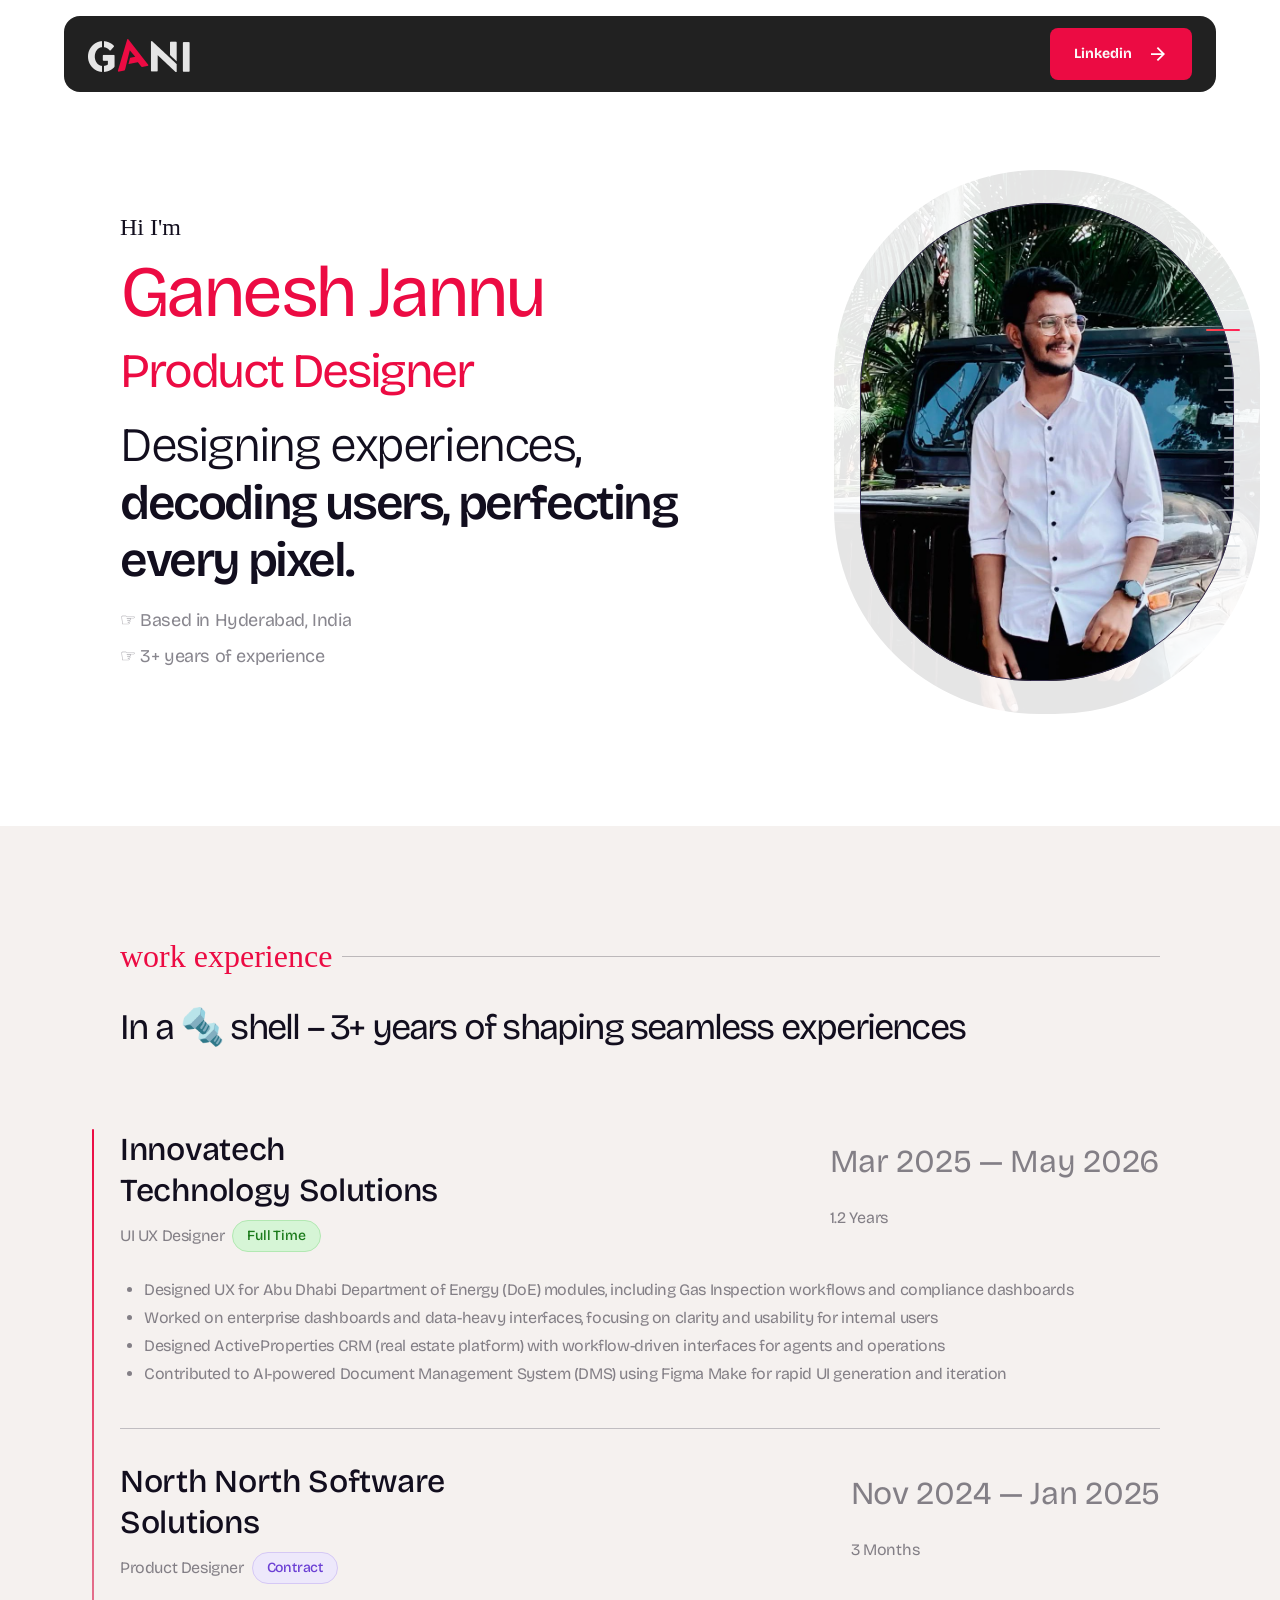
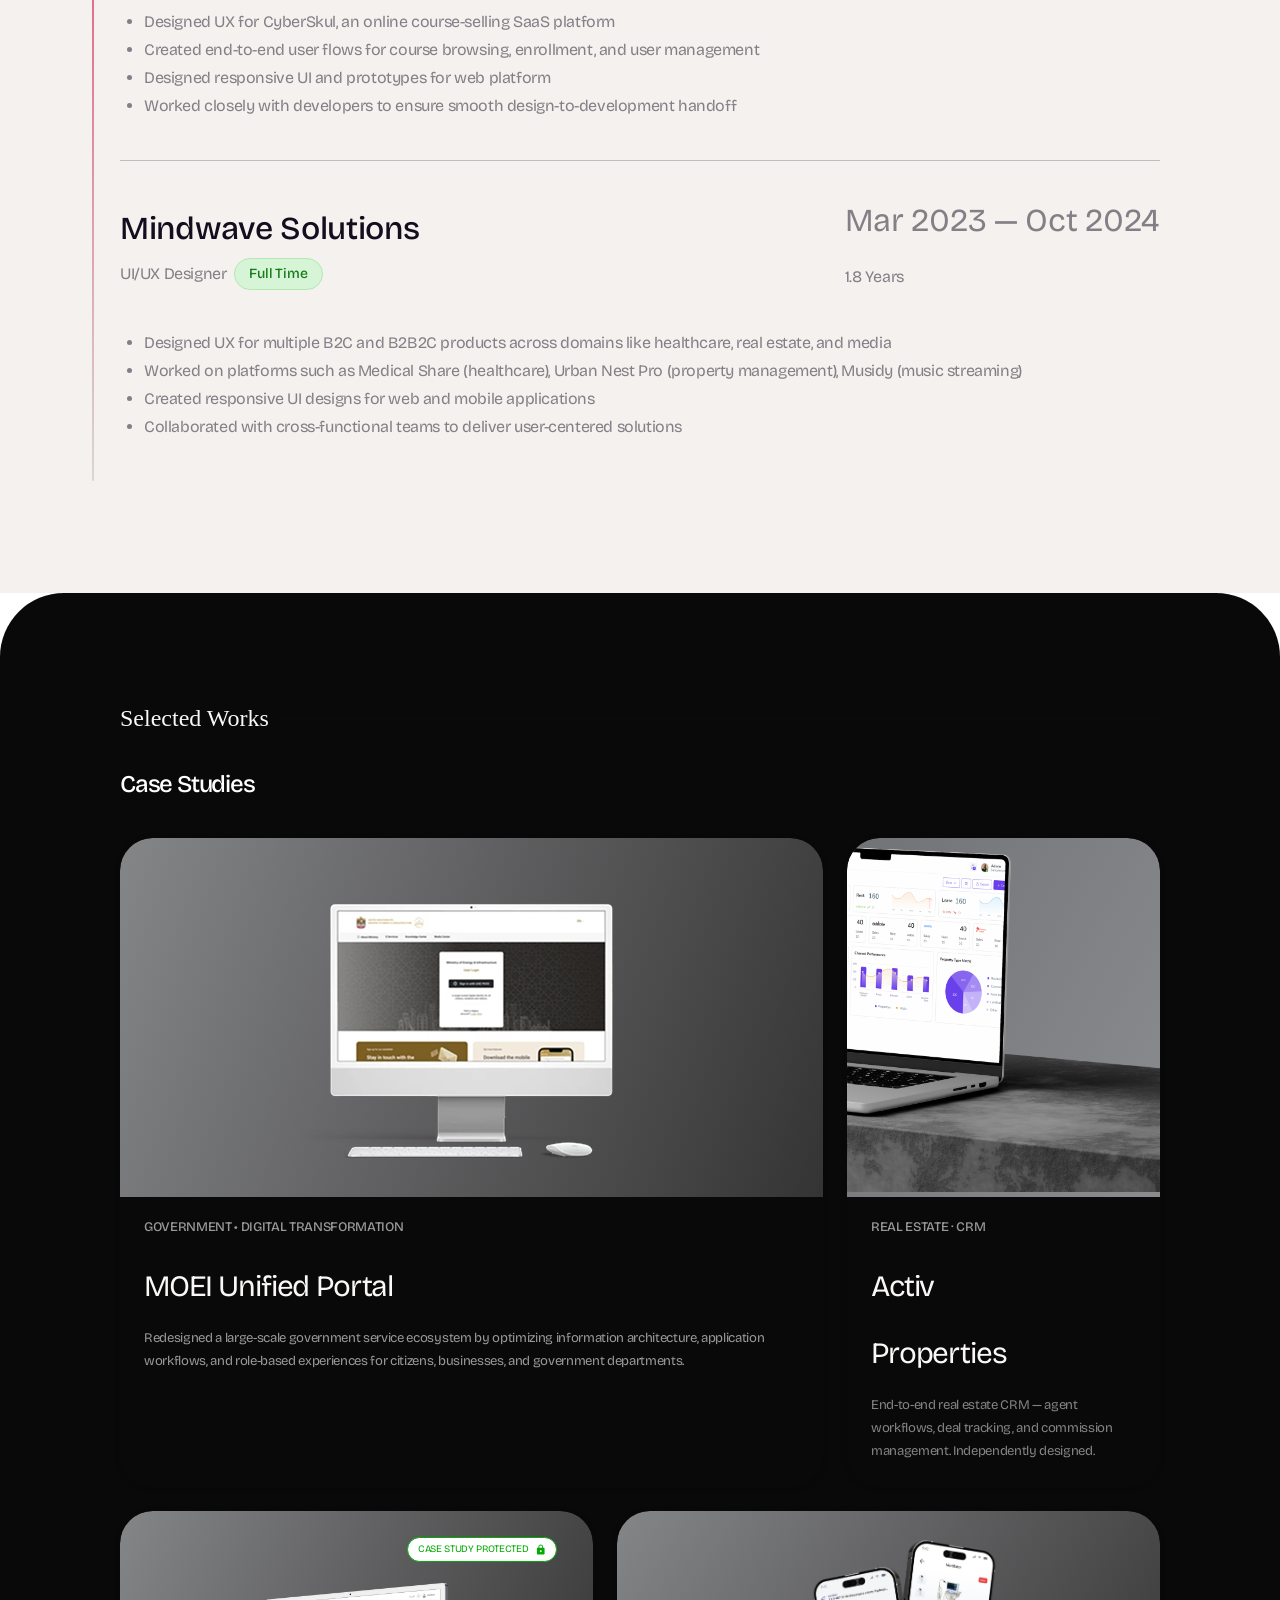
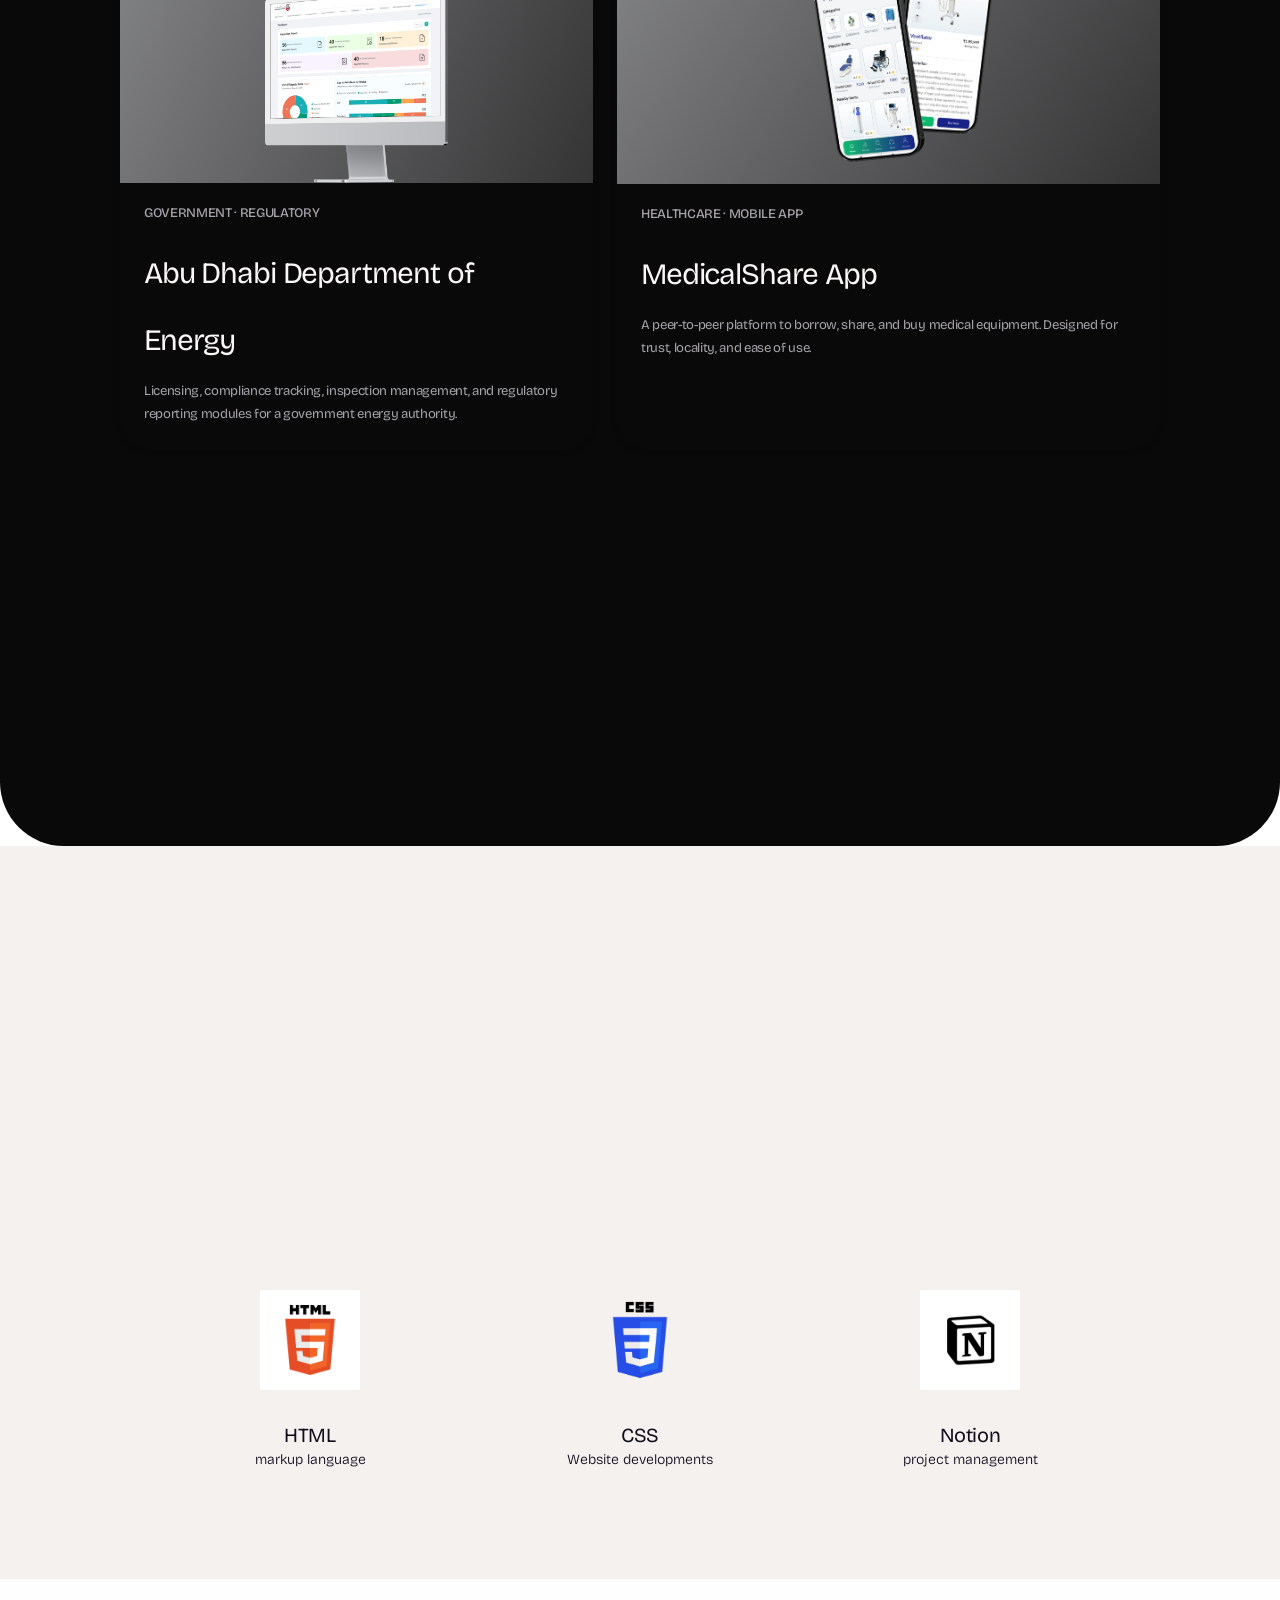
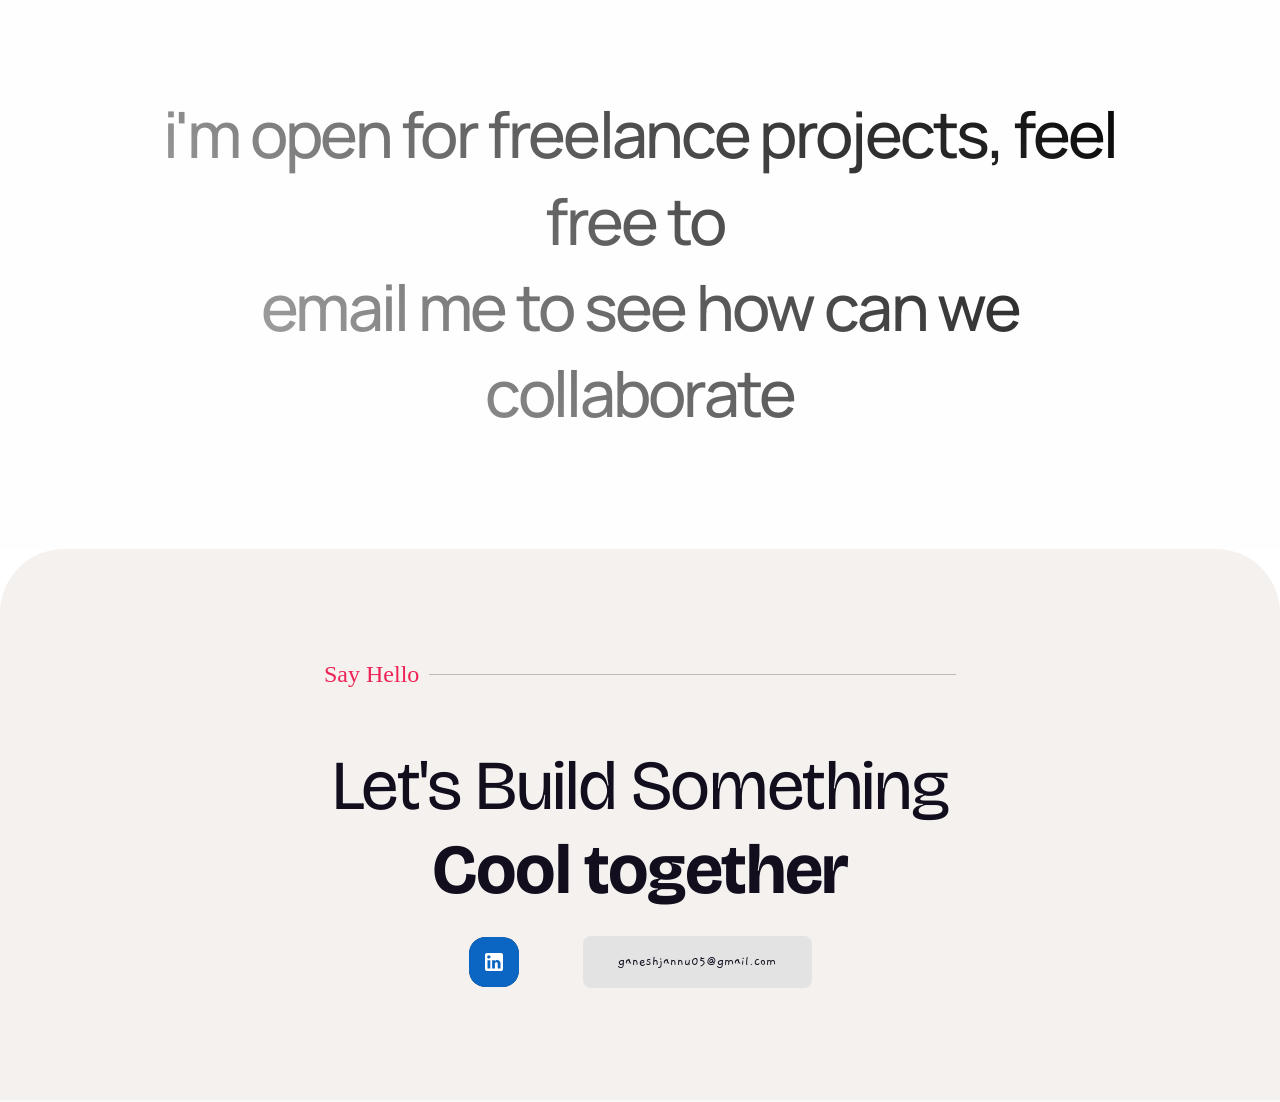
==== commit 23e15044: "feat: migrate portfolio landing page to React components and update case study layout" ====
--- a/index.html
+++ b/index.html
@@ -47,9 +47,7 @@
               </svg>
             </div>
           </a>
-          <a href="./assets/Resume/Ganesh_Jannu_Resume.pdf" download target="_blank" class="btn-cv">
-            <span class="btn-cv-label">Download CV</span>
-          </a>
+
         </div>
 
       </div>
@@ -227,8 +225,29 @@
           <!-- Row 1 -->
           <div class="case-row reveal-group">
 
+            <!-- MOEI  -->
+            <a href="./assets/Case study/MOEI CASE STUDY (2).pdf" target="_blank" class="case-card case-card--wide">
+              <div class="case-card-img-wrap case-card-img-wrap--taqa">
+                <div class="case-card-img-center">
+                  <img alt="MOEI Unified Portal" src="./assets/images/MOEI.png" class="MOEI" />
+                </div>
+              </div>
+              <div class="case-card-body">
+                <p class="case-card-category">GOVERNMENT • DIGITAL TRANSFORMATION</p>
+                <div class="case-card-title-row">
+                  <span class="case-card-title">MOEI Unified Portal</span>
+                  <div class="read-btn">Read Case study</div>
+                </div>
+                <p class="case-card-desc case-card-desc--muted">
+                  Redesigned a large-scale government service ecosystem by optimizing information architecture,
+                  application workflows, and role-based experiences for citizens, businesses, and government
+                  departments.
+                </p>
+              </div>
+            </a>
+
             <!-- Activ Properties -->
-            <a href="activproperties-v4.html" class="case-card case-card--wide">
+            <a href="activproperties-v4.html" class="case-card case-card--flex">
               <div class="case-card-img-wrap case-card-img-wrap--activ">
                 <img alt="Activ Properties dashboard" src="./assets/images/case-activ-properties.png"
                   class="case-card-img-activ" />
@@ -241,27 +260,6 @@
                 </div>
                 <p class="case-card-desc">End-to-end real estate CRM — agent workflows, deal tracking, and commission
                   management. Independently designed.</p>
-              </div>
-            </a>
-
-            <!-- MOEI  -->
-            <a href="./assets/Case study/MOEI CASE STUDY (2).pdf" target="_blank" class="case-card case-card--flex">
-              <div class="case-card-img-wrap case-card-img-wrap--taqa">
-                <div class="case-card-img-center">
-                  <img alt="MOEI Unified Portal" src="./assets/images/MOEI.png" class="MOEI" />
-                </div>
-              </div>
-              <div class="case-card-body">
-                <p class="case-card-category">GOVERNMENT • DIGITAL TRANSFORMATION</p>
-                <div class="case-card-title-row">
-                  <span class="case-card-title">MOEI Unified Portal</span>
-                  <div class="read-btn">Read Case study</div>
-                </div>
-                <p class="case-card-desc case-card-desc--muted">
-                  Redesigned a large-scale government service ecosystem by optimizing information architecture,
-                  application workflows, and role-based experiences for citizens, businesses, and government
-                  departments.
-                </p>
               </div>
             </a>
 
--- a/styles.css
+++ b/styles.css
@@ -109,23 +109,24 @@
   display: flex;
   align-items: center;
   gap: 16px;
-  padding: 12px 24px;
+  padding: 16px 24px;
   border-radius: 8px;
-  border: 1px solid rgba(255, 255, 255, 0.5);
-  background: transparent;
+  border: none;
+  background: #ec0b43;
   cursor: pointer;
-  transition: background 200ms ease;
+  transition: filter 200ms ease, transform 200ms ease;
 }
 
 .btn-linkedin:hover {
-  background: rgba(255, 255, 255, 0.08);
+  filter: brightness(1.12);
+  transform: translateY(-1px);
 }
 
 .btn-linkedin-label {
   font-family: 'Bricolage Grotesque', sans-serif;
-  font-weight: 400;
+  font-weight: 700;
   font-size: 14px;
-  color: #fff;
+  color: #faf8f7;
   line-height: 16.8px;
 }
 
--- a/animations.css
+++ b/animations.css
@@ -191,10 +191,11 @@
 /* ─── 7. NAVBAR buttons hover ───────────────────────────*/
 
 .btn-linkedin {
-  transition: background 200ms ease, border-color 200ms ease;
+  transition: filter 200ms ease, transform 200ms ease;
 }
 .btn-linkedin:hover {
-  background: rgba(255,255,255,0.08);
+  filter: brightness(1.12);
+  transform: translateY(-1px);
 }
 
 .btn-cv {
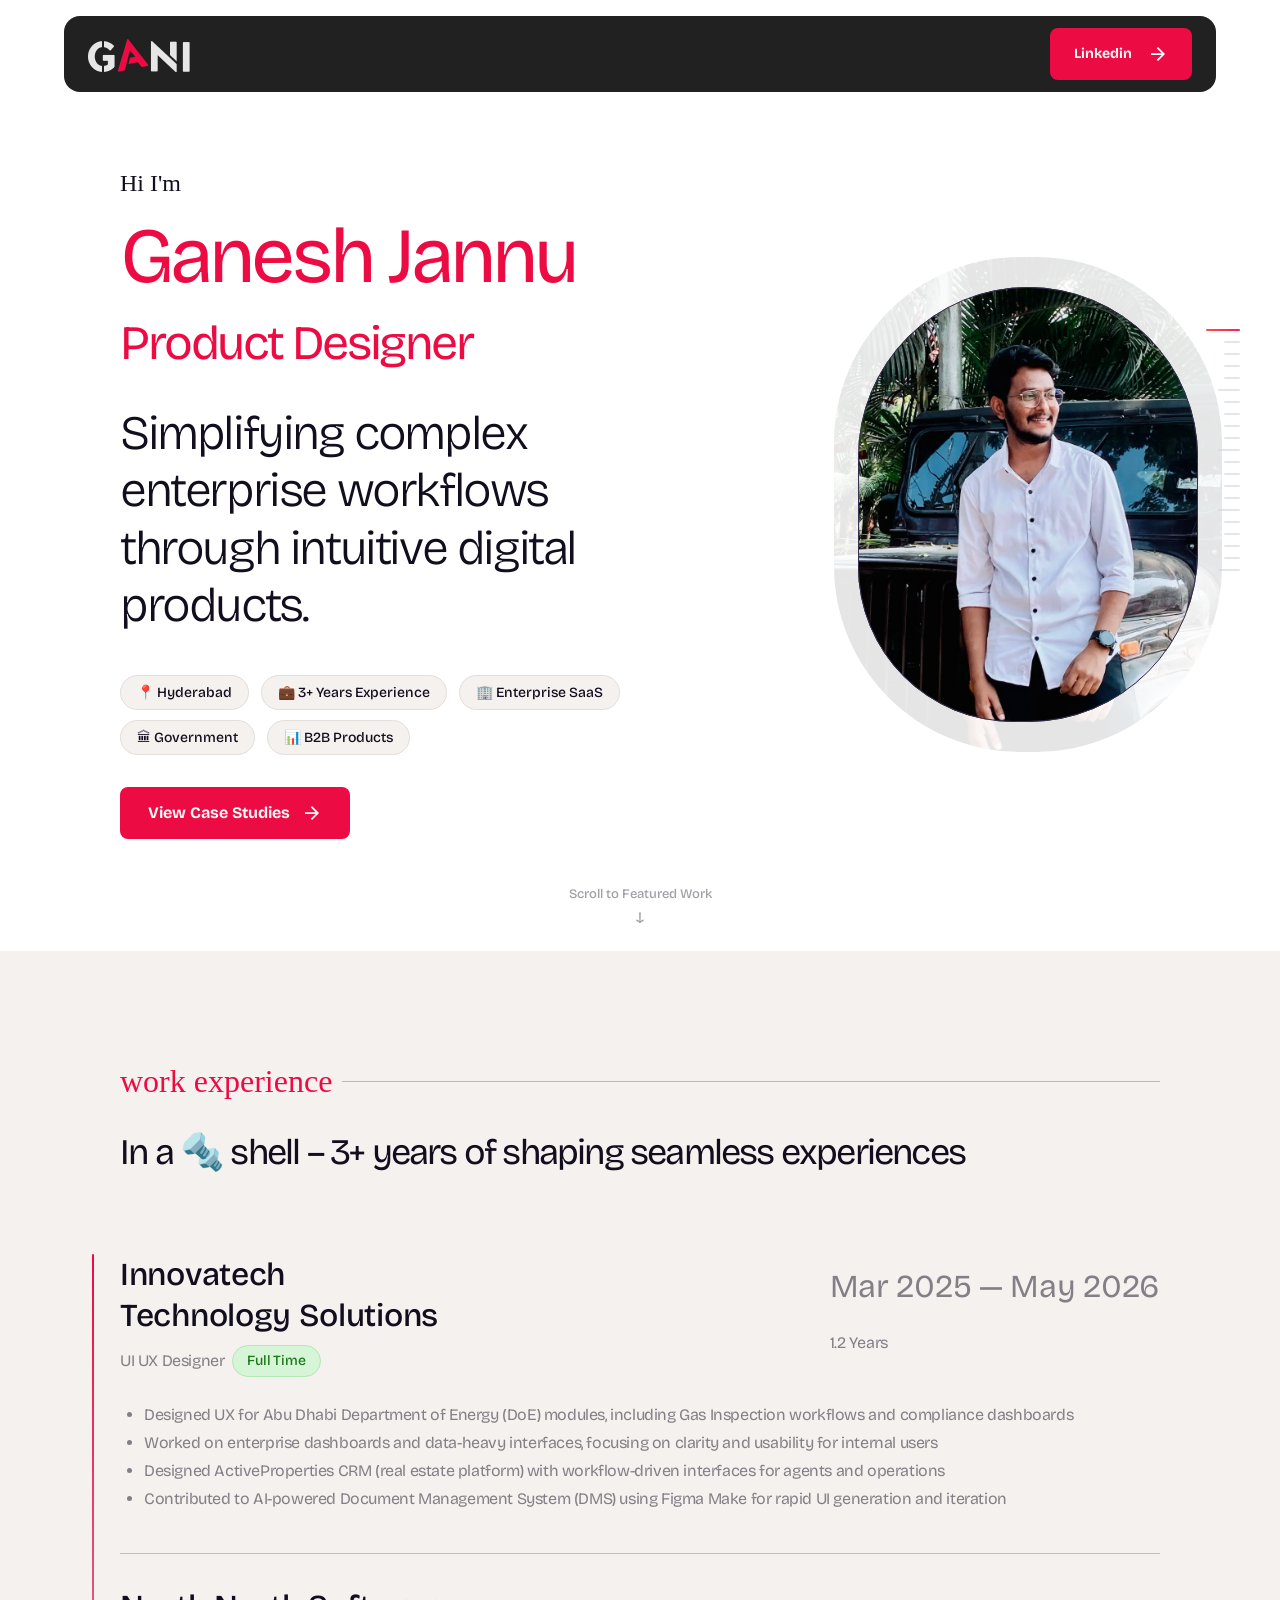
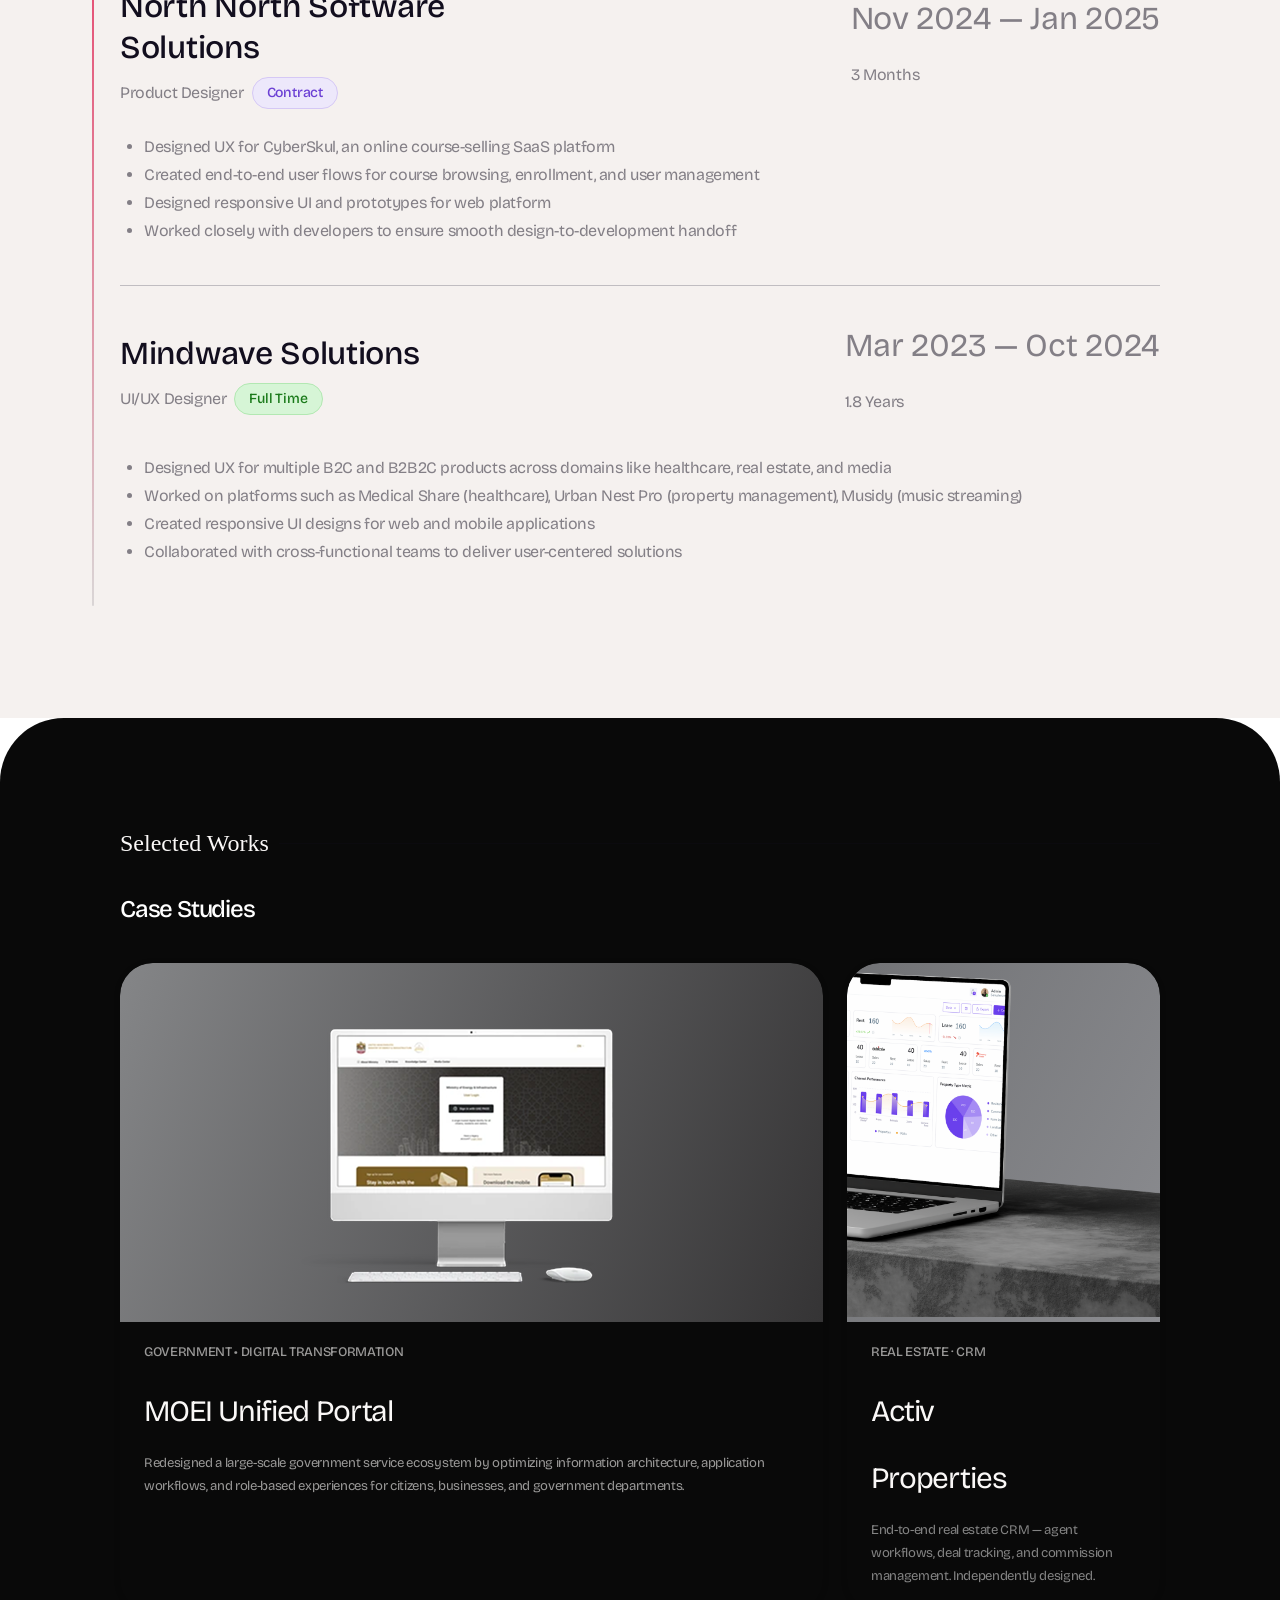
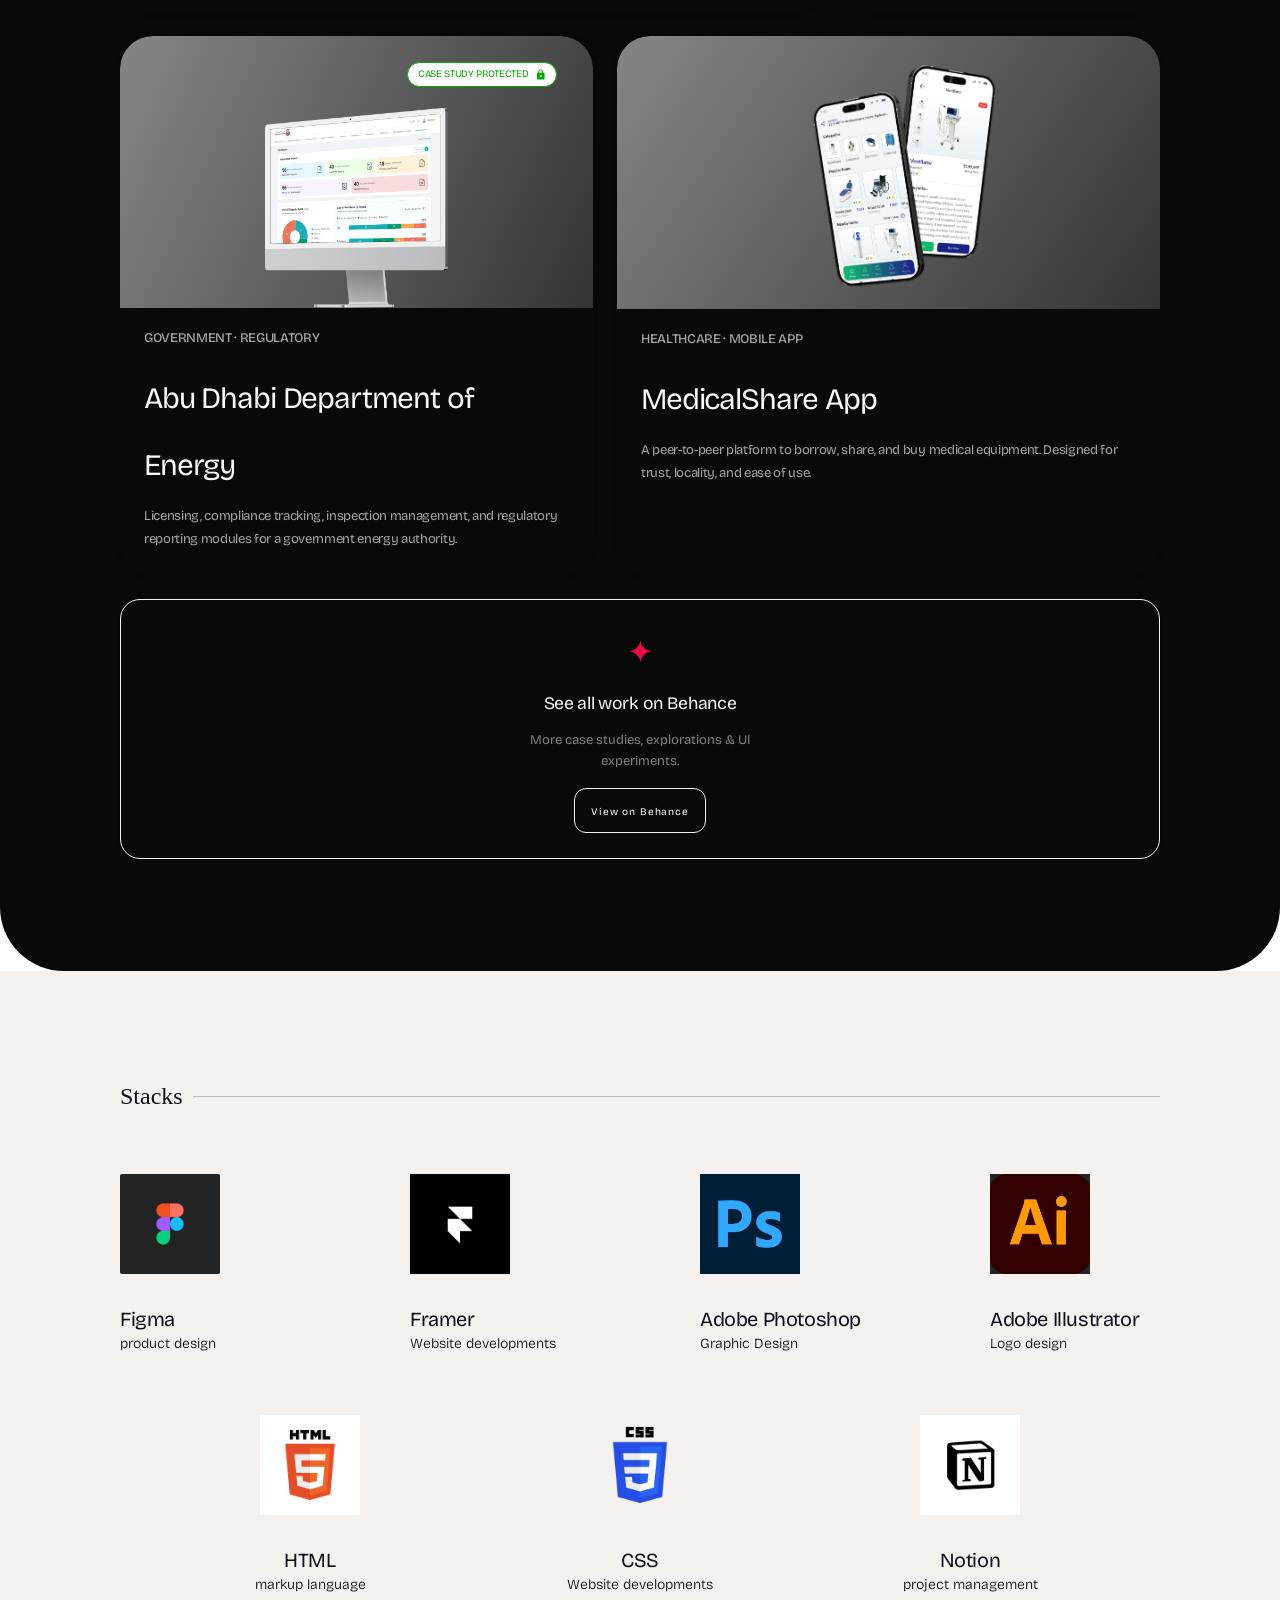
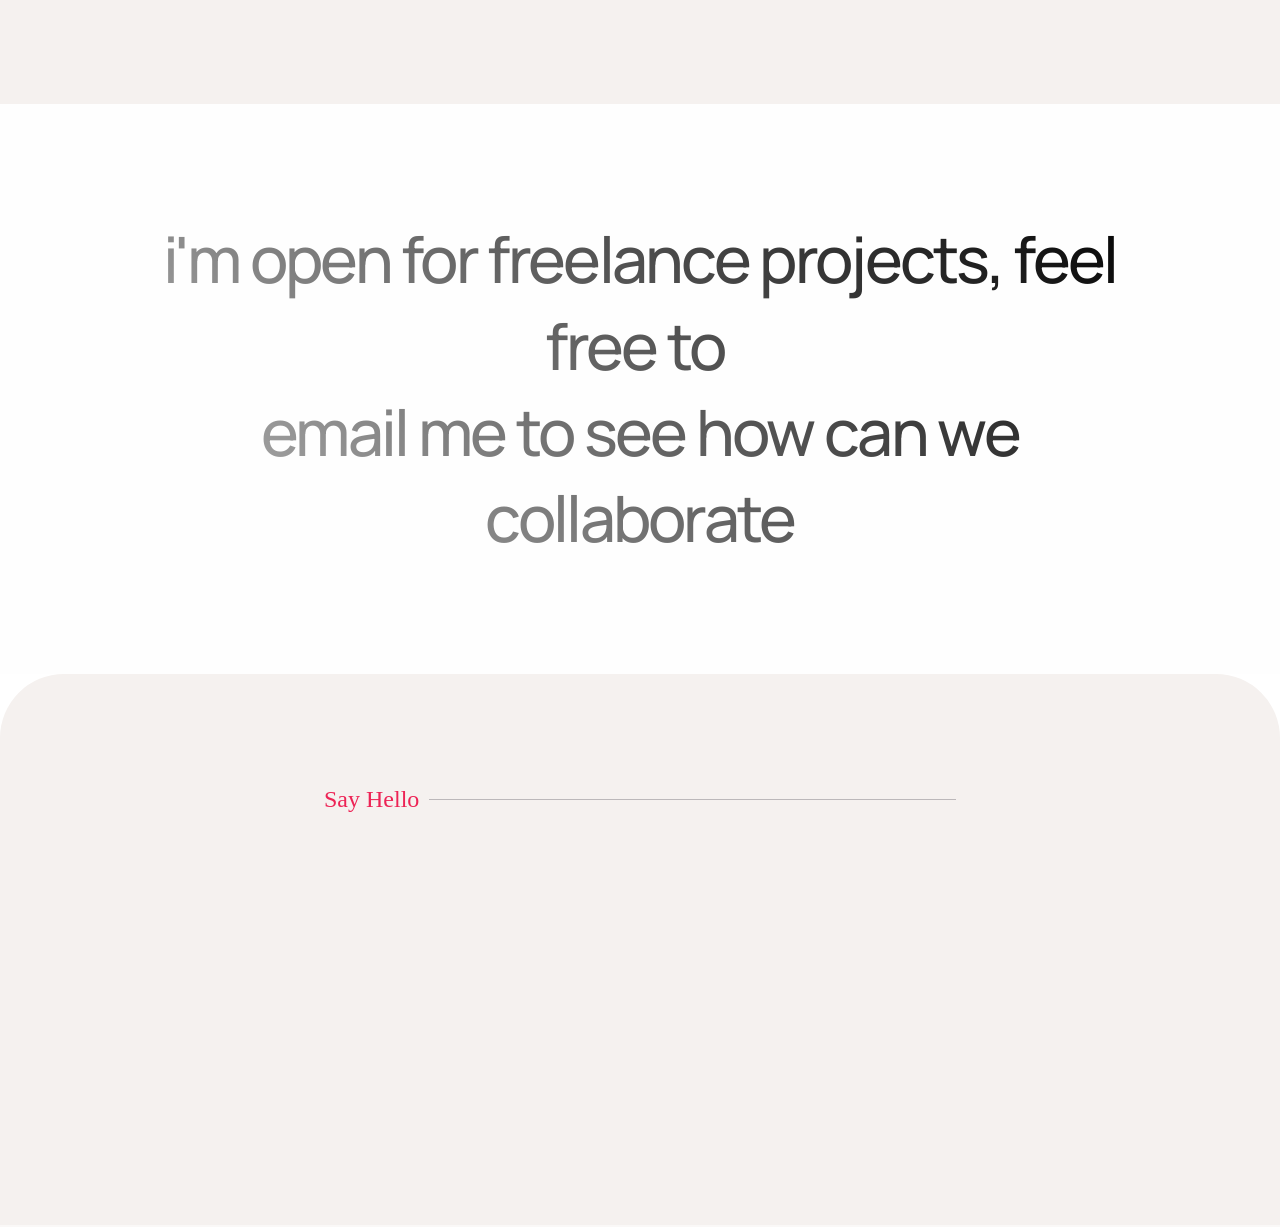
==== commit b1189664: "feat: update hero section with professional tagline, metadata chips, and CTA button" ====
--- a/index.html
+++ b/index.html
@@ -73,13 +73,31 @@
               </div>
 
               <p class="hero-tagline">
-                <span class="tagline-light">Designing experiences</span><span class="tagline-reg">, </span><span
-                  class="tagline-bold">decoding users, perfecting every pixel.</span>
+                <span class="tagline-light">Simplifying complex enterprise workflows through intuitive digital
+                  products.</span>
               </p>
 
-              <div class="hero-meta">
-                <p class="hero-meta-line">☞ Based in Hyderabad, India</p>
-                <p class="hero-meta-line">☞ 3+ years of experience</p>
+              <!-- Quick Info Chips -->
+              <div class="hero-chips">
+                <span class="chip-item">📍 Hyderabad</span>
+                <span class="chip-item">💼 3+ Years Experience</span>
+                <span class="chip-item">🏢 Enterprise SaaS</span>
+                <span class="chip-item">🏛 Government</span>
+                <span class="chip-item">📊 B2B Products</span>
+              </div>
+
+              <!-- View Case Studies Button -->
+              <div class="hero-actions">
+                <a href="#section-case" class="btn-primary">
+                  <span>View Case Studies</span>
+                  <div class="btn-icon-wrap">
+                    <svg width="14" height="14" viewBox="0 0 13.3313 13.3313" fill="none" aria-hidden="true">
+                      <path
+                        d="M6.66566 0L5.49084 1.17482L10.1401 5.83245H0V7.49887H10.1401L5.49084 12.1565L6.66566 13.3313L13.3313 6.66566L6.66566 0Z"
+                        fill="white" />
+                    </svg>
+                  </div>
+                </a>
               </div>
             </div>
 
@@ -96,6 +114,14 @@
 
           </div>
         </div>
+      </div>
+
+      <!-- Scroll to Featured Work -->
+      <div class="hero-scroll-indicator">
+        <a href="#section-work" class="scroll-link">
+          <span>Scroll to Featured Work</span>
+          <span class="scroll-arrow">↓</span>
+        </a>
       </div>
 
     </section>
--- a/styles.css
+++ b/styles.css
@@ -204,13 +204,13 @@
   flex-direction: column;
   flex-shrink: 0;
   width: 578px;
-  gap: 16px;
+  gap: 32px;
 }
 
 .hero-title-group {
   display: flex;
   flex-direction: column;
-  gap: 8px;
+  gap: 12px;
 }
 
 .hero-hi {
@@ -224,9 +224,9 @@
 .hero-name {
   font-family: 'Bricolage Grotesque', sans-serif;
   font-weight: 400;
-  font-size: 72px;
+  font-size: 78px;
   color: #ec0b43;
-  letter-spacing: -3.6px;
+  letter-spacing: -3.9px;
   line-height: normal;
   margin: 0;
   font-variation-settings: 'opsz' 14, 'wdth' 100;
@@ -288,43 +288,151 @@
 .hero-right {
   position: relative;
   flex-shrink: 0;
-  width: 426px;
-  height: 544px;
+  width: 388px;
+  height: 495px;
 }
 
 .hero-img-luminosity {
   position: absolute;
   inset: 0;
-  width: 426px;
-  height: 544px;
-  border-radius: 205px;
+  width: 388px;
+  height: 495px;
+  border-radius: 186px;
   mix-blend-mode: luminosity;
 }
 
 .hero-img-bg {
-  border-radius: 205px;
+  border-radius: 186px;
   opacity: 0.1;
 }
 
 .hero-img-main {
   position: absolute;
-  left: 26px;
-  top: 33px;
-  width: 374px;
-  height: 478px;
+  left: 24px;
+  top: 30px;
+  width: 340px;
+  height: 435px;
 }
 
 .hero-img-photo {
-  border-radius: 205px 205px 205px 187px;
+  border-radius: 186px 186px 186px 170px;
   backdrop-filter: blur(25px);
 }
 
 .hero-img-border {
   position: absolute;
   inset: 0;
-  border-radius: 205px 205px 205px 187px;
+  border-radius: 186px 186px 186px 170px;
   border: 1px solid #383051;
   pointer-events: none;
+}
+
+/* Quick Info Chips */
+.hero-chips {
+  display: flex;
+  flex-wrap: wrap;
+  gap: 10px 12px;
+  margin-top: 8px;
+}
+
+.chip-item {
+  display: inline-flex;
+  align-items: center;
+  gap: 6px;
+  background: #f5f1ef;
+  border: 1px solid #e2dedc;
+  padding: 8px 16px;
+  border-radius: 100px;
+  font-family: 'Bricolage Grotesque', sans-serif;
+  font-size: 14px;
+  font-weight: 500;
+  color: #120e1e;
+  transition: all 0.25s cubic-bezier(0.4, 0, 0.2, 1);
+  cursor: default;
+}
+
+.chip-item:hover {
+  background: rgba(236, 11, 67, 0.05);
+  border-color: rgba(236, 11, 67, 0.2);
+  transform: translateY(-2px);
+}
+
+/* Primary Action Button */
+.btn-primary {
+  display: inline-flex;
+  align-items: center;
+  gap: 12px;
+  padding: 16px 28px;
+  background: #ec0b43;
+  color: #faf8f7;
+  font-family: 'Bricolage Grotesque', sans-serif;
+  font-weight: 700;
+  font-size: 16px;
+  border-radius: 8px;
+  transition: all 0.25s cubic-bezier(0.4, 0, 0.2, 1);
+  cursor: pointer;
+  border: none;
+  width: fit-content;
+}
+
+.btn-primary:hover {
+  background: #d00a3b;
+  transform: translateY(-2px);
+  box-shadow: 0 4px 12px rgba(236, 11, 67, 0.2);
+}
+
+.btn-primary .btn-icon-wrap {
+  transition: transform 0.25s cubic-bezier(0.4, 0, 0.2, 1);
+}
+
+.btn-primary:hover .btn-icon-wrap {
+  transform: translateX(4px);
+}
+
+/* Bottom Scroll Indicator */
+.hero-scroll-indicator {
+  position: absolute;
+  bottom: 24px;
+  left: 50%;
+  transform: translateX(-50%);
+  display: flex;
+  justify-content: center;
+  align-items: center;
+  z-index: 10;
+}
+
+.scroll-link {
+  display: flex;
+  flex-direction: column;
+  align-items: center;
+  gap: 6px;
+  font-family: 'Bricolage Grotesque', sans-serif;
+  font-size: 13px;
+  font-weight: 500;
+  color: rgba(18, 14, 30, 0.4);
+  transition: color 0.25s ease;
+}
+
+.scroll-link:hover {
+  color: #ec0b43;
+}
+
+.scroll-arrow {
+  font-size: 16px;
+  animation: bounce 2s infinite;
+  display: inline-block;
+}
+
+@keyframes bounce {
+  0%, 20%, 50%, 80%, 100% {
+    transform: translateY(0);
+  }
+  40% {
+    transform: translateY(-6px);
+  }
+  60% {
+    transform: translateY(-3px);
+  }
 }
 
 
@@ -1410,8 +1518,8 @@
   }
 
   .hero-name {
-    font-size: 52px;
-    letter-spacing: -2px;
+    font-size: 56px;
+    letter-spacing: -2.2px;
   }
 
   .hero-role,
@@ -1421,21 +1529,25 @@
     letter-spacing: -1px;
   }
 
+  .hero-chips {
+    justify-content: center;
+  }
+
   .hero-right {
-    width: 300px;
-    height: 380px;
+    width: 273px;
+    height: 346px;
   }
 
   .hero-img-luminosity {
-    width: 300px;
-    height: 380px;
+    width: 273px;
+    height: 346px;
   }
 
   .hero-img-main {
-    width: 260px;
-    height: 330px;
-    left: 20px;
-    top: 25px;
+    width: 236px;
+    height: 300px;
+    left: 18px;
+    top: 23px;
   }
 
 
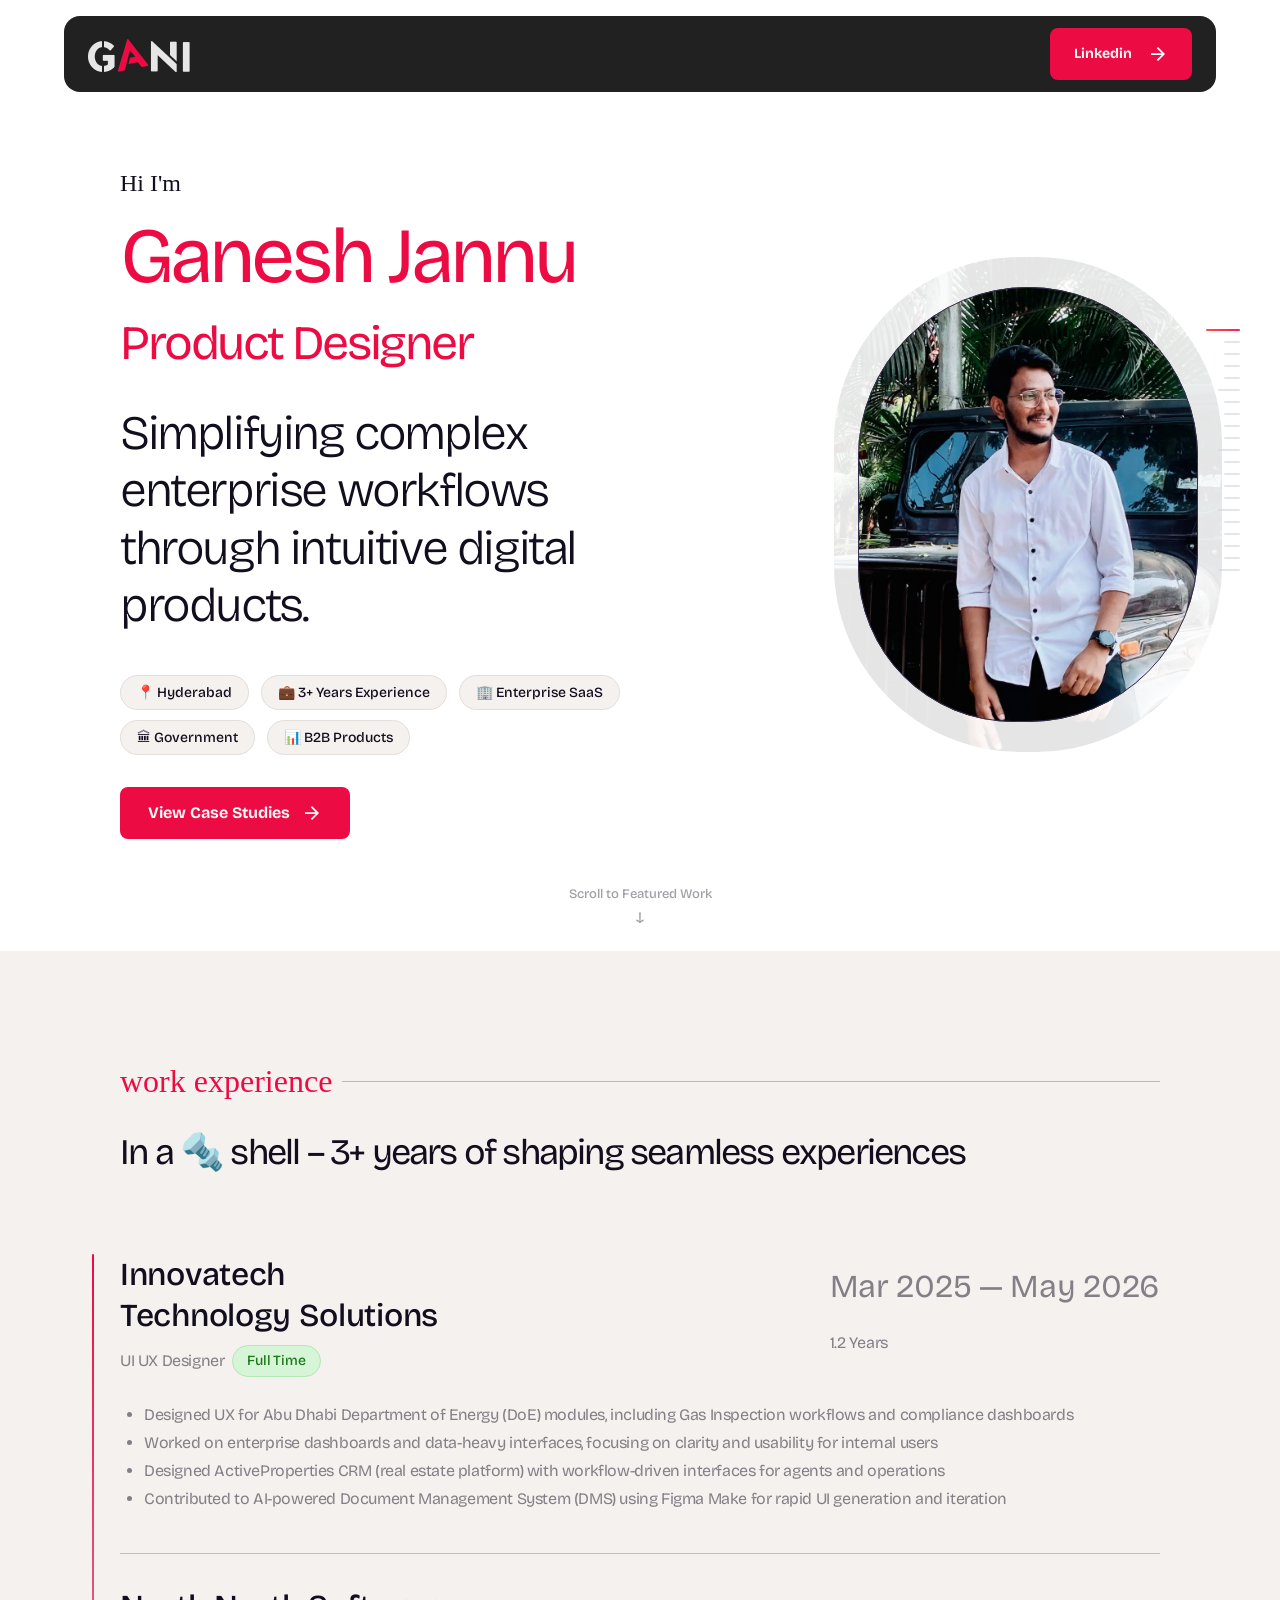
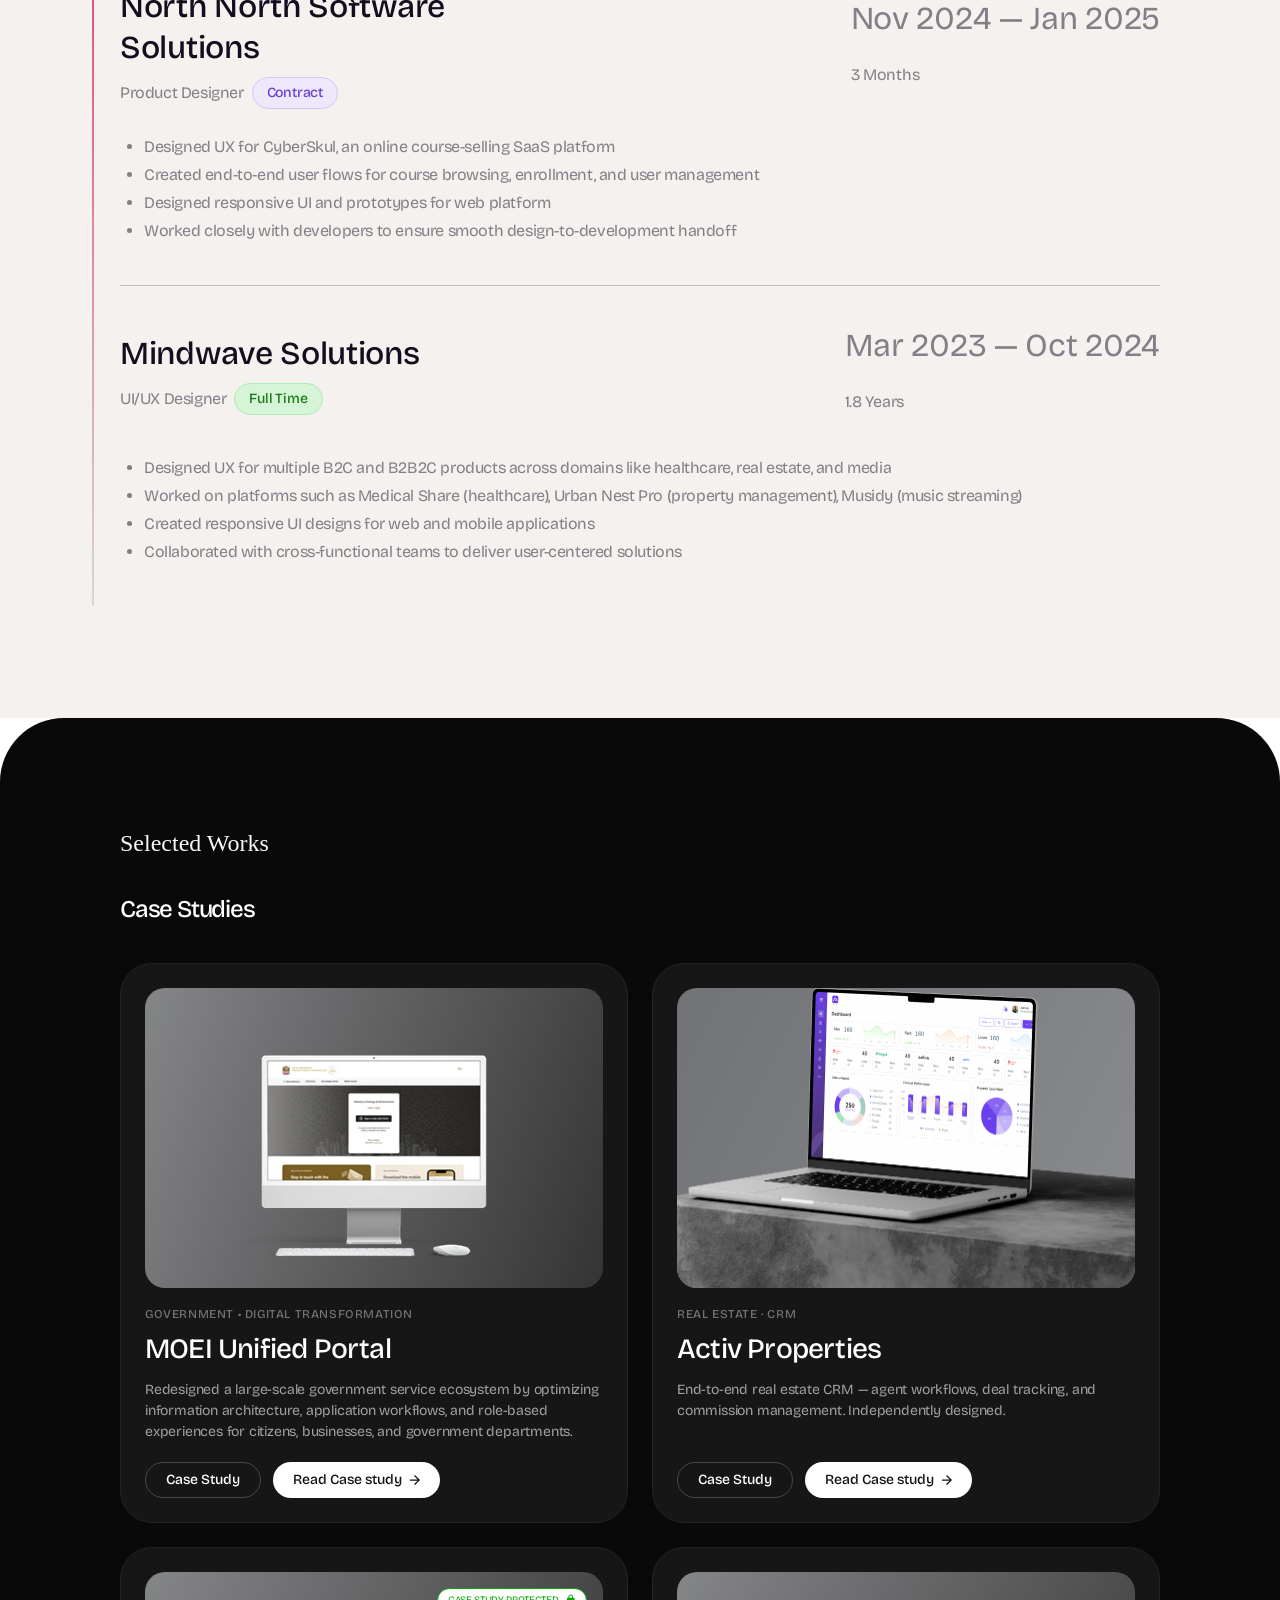
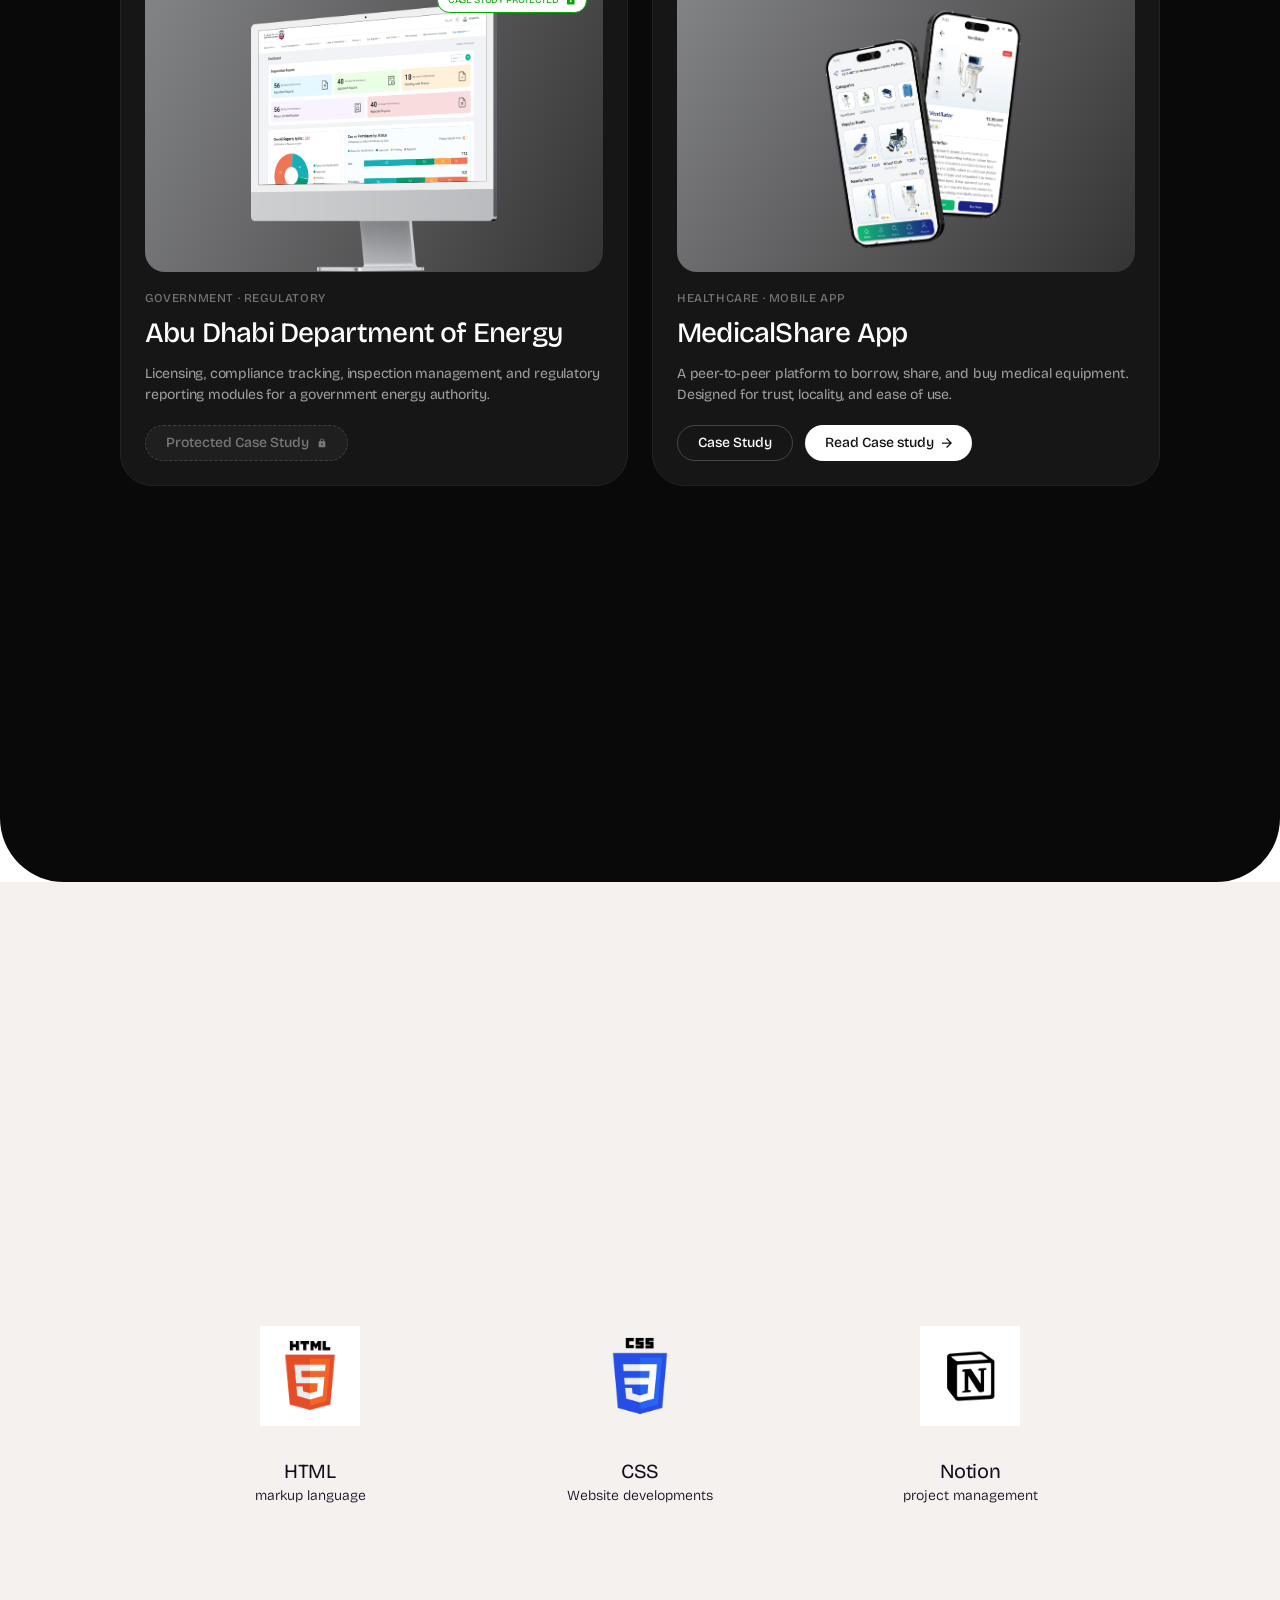
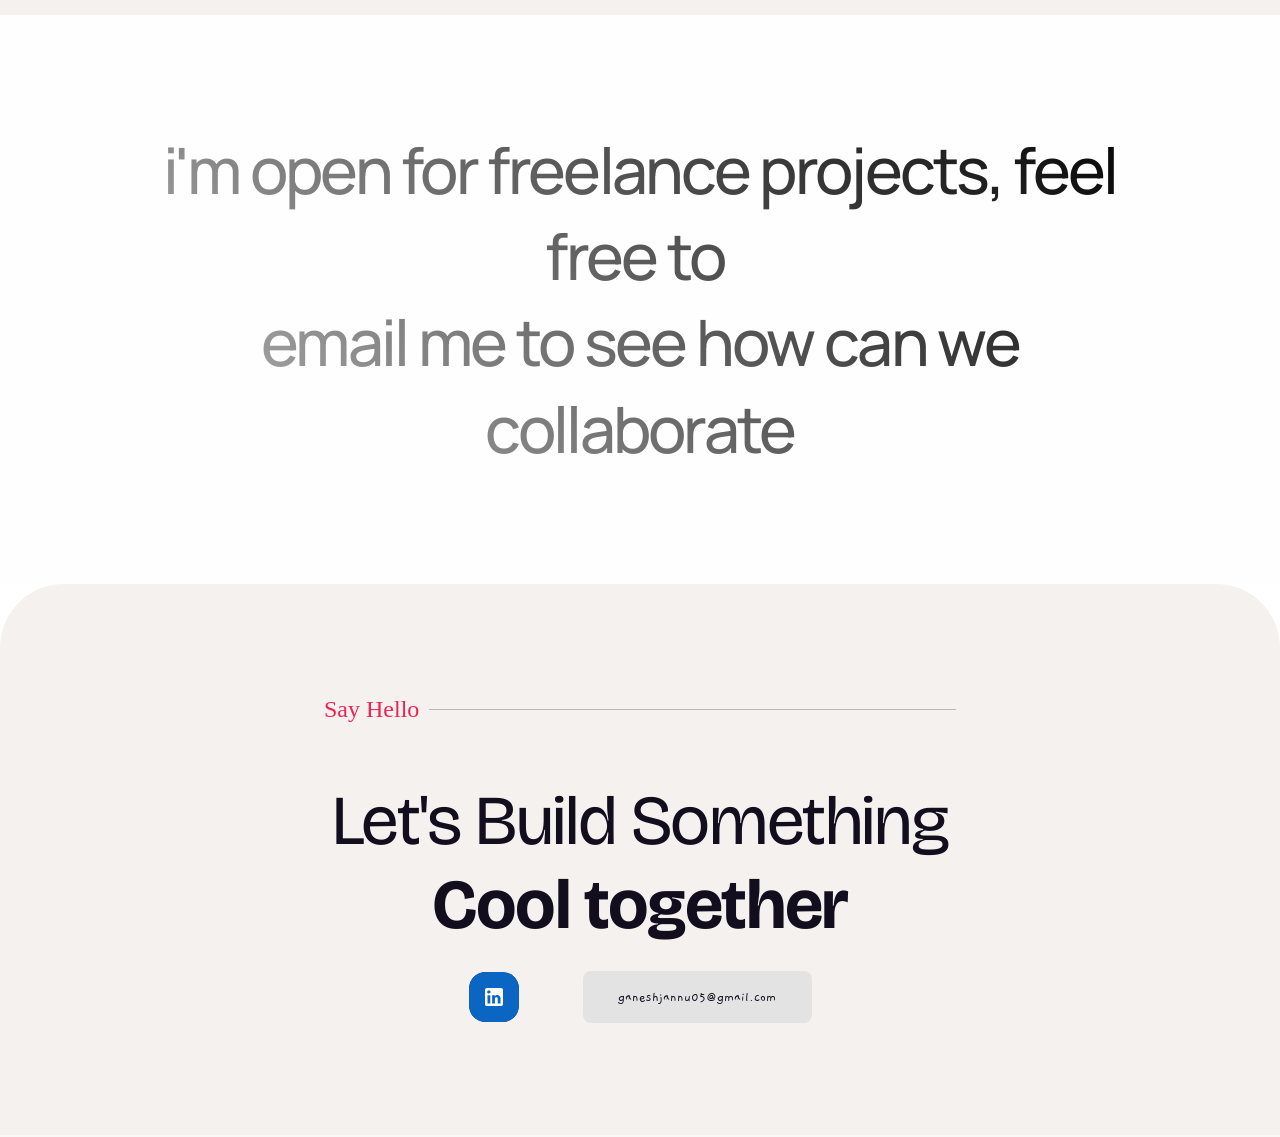
==== commit d712541a: "feat: redesign case study cards with standardized layouts and interactive action buttons" ====
--- a/index.html
+++ b/index.html
@@ -252,7 +252,7 @@
           <div class="case-row reveal-group">
 
             <!-- MOEI  -->
-            <a href="./assets/Case study/MOEI CASE STUDY (2).pdf" target="_blank" class="case-card case-card--wide">
+            <a href="./assets/Case study/MOEI CASE STUDY (2).pdf" target="_blank" class="case-card">
               <div class="case-card-img-wrap case-card-img-wrap--taqa">
                 <div class="case-card-img-center">
                   <img alt="MOEI Unified Portal" src="./assets/images/MOEI.png" class="MOEI" />
@@ -260,32 +260,44 @@
               </div>
               <div class="case-card-body">
                 <p class="case-card-category">GOVERNMENT • DIGITAL TRANSFORMATION</p>
-                <div class="case-card-title-row">
-                  <span class="case-card-title">MOEI Unified Portal</span>
-                  <div class="read-btn">Read Case study</div>
-                </div>
+                <span class="case-card-title">MOEI Unified Portal</span>
                 <p class="case-card-desc case-card-desc--muted">
                   Redesigned a large-scale government service ecosystem by optimizing information architecture,
                   application workflows, and role-based experiences for citizens, businesses, and government
                   departments.
                 </p>
+                <div class="case-card-actions">
+                  <span class="btn-case-secondary">Case Study</span>
+                  <span class="btn-case-primary">
+                    <span>Read Case study</span>
+                    <svg width="10" height="10" viewBox="0 0 13.3313 13.3313" fill="none" aria-hidden="true">
+                      <path d="M6.66566 0L5.49084 1.17482L10.1401 5.83245H0V7.49887H10.1401L5.49084 12.1565L6.66566 13.3313L13.3313 6.66566L6.66566 0Z" fill="black" />
+                    </svg>
+                  </span>
+                </div>
               </div>
             </a>
 
             <!-- Activ Properties -->
-            <a href="activproperties-v4.html" class="case-card case-card--flex">
+            <a href="activproperties-v4.html" class="case-card">
               <div class="case-card-img-wrap case-card-img-wrap--activ">
                 <img alt="Activ Properties dashboard" src="./assets/images/case-activ-properties.png"
                   class="case-card-img-activ" />
               </div>
               <div class="case-card-body">
                 <p class="case-card-category">Real Estate · CRM</p>
-                <div class="case-card-title-row">
-                  <span class="case-card-title">Activ Properties</span>
-                  <div class="read-btn">Read Case study</div>
-                </div>
+                <span class="case-card-title">Activ Properties</span>
                 <p class="case-card-desc">End-to-end real estate CRM — agent workflows, deal tracking, and commission
                   management. Independently designed.</p>
+                <div class="case-card-actions">
+                  <span class="btn-case-secondary">Case Study</span>
+                  <span class="btn-case-primary">
+                    <span>Read Case study</span>
+                    <svg width="10" height="10" viewBox="0 0 13.3313 13.3313" fill="none" aria-hidden="true">
+                      <path d="M6.66566 0L5.49084 1.17482L10.1401 5.83245H0V7.49887H10.1401L5.49084 12.1565L6.66566 13.3313L13.3313 6.66566L6.66566 0Z" fill="black" />
+                    </svg>
+                  </span>
+                </div>
               </div>
             </a>
 
@@ -295,7 +307,7 @@
           <div class="case-row reveal-group">
 
             <!-- Abu Dhabi DoE -->
-            <article class="case-card case-card--narrow">
+            <article class="case-card">
               <div class="case-card-img-wrap case-card-img-wrap--doe">
                 <div class="case-card-img-center">
                   <img alt="Abu Dhabi Department of Energy" src="./assets/images/case-abu-dhabi-doe.png"
@@ -315,11 +327,19 @@
                 <span class="case-card-title case-card-title--block">Abu Dhabi Department of Energy</span>
                 <p class="case-card-desc case-card-desc--gray">Licensing, compliance tracking, inspection management,
                   and regulatory reporting modules for a government energy authority.</p>
+                <div class="case-card-actions">
+                  <span class="btn-case-protected">
+                    <span>Protected Case Study</span>
+                    <svg width="10" height="10" viewBox="0 0 11.5237 11.5237" fill="none" aria-hidden="true">
+                      <path d="M2.88019 10.5639C2.6161 10.5639 2.39011 10.47 2.20221 10.2821C2.01431 10.0942 1.9202 9.868 1.91988 9.6036V4.80207C1.91988 4.53798 2.01399 4.31199 2.20221 4.12409C2.39043 3.93619 2.61642 3.84208 2.88019 3.84176H3.36034V2.88146C3.36034 2.21724 3.59449 1.65114 4.0628 1.18315C4.53111 0.715164 5.09721 0.48101 5.76111 0.480689C6.425 0.480369 6.99126 0.714524 7.45989 1.18315C7.92852 1.65178 8.16251 2.21788 8.16187 2.88146V3.84176H8.64202C8.90611 3.84176 9.13226 3.93587 9.32048 4.12409C9.5087 4.31231 9.60265 4.5383 9.60233 4.80207V9.6036C9.60233 9.86768 9.50838 10.0938 9.32048 10.2821C9.13258 10.4703 8.90643 10.5642 8.64202 10.5639H2.88019ZM6.43956 7.88129C6.62746 7.69307 6.72141 7.46692 6.72141 7.20283C6.72141 6.93875 6.62746 6.71276 6.43956 6.52486C6.25166 6.33696 6.02551 6.24285 5.76111 6.24253C5.4967 6.24221 5.27071 6.33632 5.08313 6.52486C4.89555 6.7134 4.80144 6.93939 4.8008 7.20283C4.80016 7.46628 4.89427 7.69243 5.08313 7.88129C5.27199 8.07015 5.49798 8.1641 5.76111 8.16314C6.02423 8.16218 6.25038 8.06823 6.43956 7.88129ZM4.32065 3.84176H7.20156V2.88146C7.20156 2.48133 7.06152 2.14122 6.78143 1.86113C6.50134 1.58104 6.16123 1.441 5.76111 1.441C5.36098 1.441 5.02087 1.58104 4.74078 1.86113C4.46069 2.14122 4.32065 2.48133 4.32065 2.88146V3.84176Z" fill="rgba(255, 255, 255, 0.4)" />
+                    </svg>
+                  </span>
+                </div>
               </div>
             </article>
 
             <!-- MedicalShare -->
-            <a href="./assets/Case study/Medical share project.pdf" target="_blank" class="case-card case-card--flex">
+            <a href="./assets/Case study/Medical share project.pdf" target="_blank" class="case-card">
               <div class="case-card-img-wrap case-card-img-wrap--medical">
                 <div class="case-card-img-center">
                   <img alt="MedicalShare mobile app" src="./assets/images/case-medical-share.png"
@@ -328,12 +348,18 @@
               </div>
               <div class="case-card-body">
                 <p class="case-card-category case-card-category--gray">Healthcare · Mobile App</p>
-                <div class="case-card-title-row">
-                  <span class="case-card-title">MedicalShare App</span>
-                  <div class="read-btn">Read Case study</div>
-                </div>
+                <span class="case-card-title">MedicalShare App</span>
                 <p class="case-card-desc case-card-desc--gray">A peer-to-peer platform to borrow, share, and buy medical
                   equipment. Designed for trust, locality, and ease of use.</p>
+                <div class="case-card-actions">
+                  <span class="btn-case-secondary">Case Study</span>
+                  <span class="btn-case-primary">
+                    <span>Read Case study</span>
+                    <svg width="10" height="10" viewBox="0 0 13.3313 13.3313" fill="none" aria-hidden="true">
+                      <path d="M6.66566 0L5.49084 1.17482L10.1401 5.83245H0V7.49887H10.1401L5.49084 12.1565L6.66566 13.3313L13.3313 6.66566L6.66566 0Z" fill="black" />
+                    </svg>
+                  </span>
+                </div>
               </div>
             </a>
 
--- a/styles.css
+++ b/styles.css
@@ -709,36 +709,29 @@
 .case-card {
   display: flex;
   flex-direction: column;
-  border-radius: 32.925px;
-  box-shadow: 0px 1px 6px 0px rgba(0, 0, 0, 0.16);
-  overflow: hidden;
-  transition: transform 300ms ease, box-shadow 300ms ease;
+  background: #161616;
+  border: 1px solid #232323;
+  border-radius: 32px;
+  padding: 24px;
+  gap: 20px;
+  transition: transform 400ms cubic-bezier(0.16, 1, 0.3, 1), box-shadow 400ms cubic-bezier(0.16, 1, 0.3, 1), border-color 400ms cubic-bezier(0.16, 1, 0.3, 1);
   cursor: pointer;
+  flex: 1;
+  min-width: 0;
 }
 
 .case-card:hover {
-  transform: translateY(-6px) scale(1.012);
-  box-shadow: 0px 16px 40px rgba(0, 0, 0, 0.28);
-}
-
-.case-card--wide {
-  flex-shrink: 0;
-  width: 703px;
-}
-
-.case-card--narrow {
-  flex-shrink: 0;
-  width: 473px;
-}
-
-.case-card--flex {
-  flex: 1;
+  transform: translateY(-8px);
+  border-color: rgba(255, 255, 255, 0.15);
+  box-shadow: 0px 20px 40px rgba(0, 0, 0, 0.5);
 }
 
 .case-card-img-wrap {
   position: relative;
   overflow: hidden;
-  border-radius: 32px 32px 0 0;
+  border-radius: 20px;
+  height: 300px;
+  width: 100%;
 }
 
 .case-card-img-wrap img,
@@ -752,7 +745,6 @@
 }
 
 .case-card-img-wrap--activ {
-  height: 359px;
   display: flex;
   align-items: center;
   justify-content: flex-end;
@@ -760,17 +752,14 @@
 }
 
 .case-card-img-wrap--taqa {
-  height: 359px;
   background: linear-gradient(108.932deg, rgb(131, 132, 134) 1.87%, rgb(53, 52, 53) 100%);
 }
 
 .case-card-img-wrap--doe {
-  height: 272px;
   background: linear-gradient(114.398deg, rgb(131, 132, 134) 1.87%, rgb(53, 52, 53) 100%);
 }
 
 .case-card-img-wrap--medical {
-  height: 273px;
   background: linear-gradient(123.888deg, rgb(131, 132, 134) 1.87%, rgb(53, 52, 53) 100%);
 }
 
@@ -780,41 +769,27 @@
   justify-content: center;
   width: 100%;
   height: 100%;
-  padding: 49px 98px 0;
+  padding: 30px 30px 0;
+}
+
+.case-card-img-center img {
+  max-width: 100%;
+  max-height: 100%;
+  object-fit: contain;
+  display: block;
 }
 
 .case-card-img-activ {
-  width: 604px;
-  height: 349px;
+  width: 100%;
+  height: 100%;
   object-fit: cover;
   display: block;
 }
 
-.case-card-img-taqa {
-  width: 345px;
-  height: 273px;
-  object-fit: contain;
-  display: block;
-}
-
-.case-card-img-doe {
-  width: 183px;
-  height: 200px;
-  object-fit: contain;
-  display: block;
-}
-
-.case-card-img-medical {
-  width: 317px;
-  height: 252px;
-  object-fit: contain;
-  display: block;
-}
-
 .protected-badge {
   position: absolute;
-  top: 26px;
-  right: 36px;
+  top: 16px;
+  right: 16px;
   background: #fff;
   padding: 0 10px;
   border-radius: 13px;
@@ -822,6 +797,7 @@
   display: flex;
   align-items: center;
   gap: 6px;
+  z-index: 10;
 }
 
 .protected-badge-text {
@@ -837,24 +813,25 @@
 .case-card-body {
   display: flex;
   flex-direction: column;
-  gap: 6.585px;
-  padding: 24px;
+  gap: 12px;
+  padding: 0;
+  flex-grow: 1;
 }
 
 .case-card-category {
   font-family: 'Bricolage Grotesque', sans-serif;
   font-weight: 500;
-  font-size: 13.17px;
-  color: rgba(250, 248, 247, 0.6);
-  letter-spacing: -0.33px;
+  font-size: 12px;
+  color: rgba(255, 255, 255, 0.4);
+  letter-spacing: 0.05em;
   text-transform: uppercase;
   line-height: 1;
-  margin: 0 0 13px;
+  margin: 0;
   font-variation-settings: 'opsz' 14, 'wdth' 100;
 }
 
 .case-card-category--gray {
-  color: #a5a3a9;
+  color: rgba(255, 255, 255, 0.4);
 }
 
 .case-card-title-row {
@@ -865,11 +842,12 @@
 
 .case-card-title {
   font-family: 'Bricolage Grotesque', sans-serif;
-  font-weight: 400;
-  font-size: 29.632px;
-  color: #faf8f7;
-  letter-spacing: -1.15px;
-  line-height: 67px;
+  font-weight: 500;
+  font-size: 28px;
+  color: #ffffff;
+  letter-spacing: -0.8px;
+  line-height: 1.25;
+  margin: 0;
   font-variation-settings: 'opsz' 14, 'wdth' 100;
 }
 
@@ -880,47 +858,93 @@
 .case-card-desc {
   font-family: 'Bricolage Grotesque', sans-serif;
   font-weight: 400;
-  font-size: 13.17px;
-  color: rgba(254, 254, 254, 0.5);
-  letter-spacing: -0.33px;
-  line-height: 23px;
+  font-size: 14px;
+  color: rgba(255, 255, 255, 0.6);
+  letter-spacing: -0.2px;
+  line-height: 1.5;
   margin: 0;
   font-variation-settings: 'opsz' 14, 'wdth' 100;
 }
 
 .case-card-desc--muted {
-  color: rgba(250, 248, 247, 0.6);
+  color: rgba(255, 255, 255, 0.6);
 }
 
 .case-card-desc--gray {
-  color: #a5a3a9;
-}
-
-/* Read CTA — fades in on card hover */
-.read-btn {
-  display: flex;
-  align-items: center;
-  justify-content: center;
-  flex-shrink: 0;
-  background: #fff;
-  padding: 12px 16px;
-  border-radius: 12px;
+  color: rgba(255, 255, 255, 0.6);
+}
+
+/* Action Buttons */
+.case-card-actions {
+  display: flex;
+  gap: 12px;
+  margin-top: auto;
+  padding-top: 8px;
+  flex-wrap: wrap;
+}
+
+.btn-case-primary {
+  display: inline-flex;
+  align-items: center;
+  gap: 8px;
+  background: #ffffff;
+  color: #121212;
+  padding: 10px 20px;
+  border-radius: 100px;
   font-family: 'Bricolage Grotesque', sans-serif;
   font-weight: 500;
-  font-size: 15.25px;
-  color: #292534;
-  letter-spacing: -0.32px;
-  line-height: 22.4px;
-  white-space: nowrap;
-  opacity: 0;
-  transform: translateY(6px);
-  transition: opacity 250ms ease, transform 250ms ease;
-}
-
-.case-card:hover .read-btn {
-  opacity: 1;
-  transform: translateY(0);
-}
+  font-size: 14px;
+  line-height: 1;
+  transition: background-color 200ms ease, transform 200ms ease;
+}
+
+.btn-case-primary:hover {
+  background: #e5e5e5;
+  transform: translateY(-1px);
+}
+
+.btn-case-primary svg path {
+  fill: #121212;
+}
+
+.btn-case-secondary {
+  display: inline-flex;
+  align-items: center;
+  gap: 8px;
+  background: transparent;
+  color: #ffffff;
+  border: 1px solid rgba(255, 255, 255, 0.2);
+  padding: 10px 20px;
+  border-radius: 100px;
+  font-family: 'Bricolage Grotesque', sans-serif;
+  font-weight: 500;
+  font-size: 14px;
+  line-height: 1;
+  transition: background-color 200ms ease, border-color 200ms ease, transform 200ms ease;
+}
+
+.btn-case-secondary:hover {
+  background: rgba(255, 255, 255, 0.05);
+  border-color: rgba(255, 255, 255, 0.4);
+  transform: translateY(-1px);
+}
+
+.btn-case-protected {
+  display: inline-flex;
+  align-items: center;
+  gap: 8px;
+  background: rgba(255, 255, 255, 0.04);
+  color: rgba(255, 255, 255, 0.4);
+  border: 1px dashed rgba(255, 255, 255, 0.15);
+  padding: 10px 20px;
+  border-radius: 100px;
+  font-family: 'Bricolage Grotesque', sans-serif;
+  font-weight: 500;
+  font-size: 14px;
+  line-height: 1;
+  cursor: not-allowed;
+}
+
 
 /* Behance CTA */
 .behance-cta {
--- a/animations.css
+++ b/animations.css
@@ -131,42 +131,7 @@
 
 /* ─── 5. CASE STUDY CARDS — hover interactions ──────────*/
 
-.case-card {
-  transition: transform 300ms ease, box-shadow 300ms ease;
-  cursor: pointer;
-}
-
-.case-card:hover {
-  transform: translateY(-6px) scale(1.012);
-  box-shadow: 0px 16px 40px rgba(0,0,0,0.28);
-}
-
-/* Image zoom on hover */
-.case-card-img-wrap {
-  overflow: hidden;
-}
-
-.case-card-img-wrap img,
-.case-card-img-wrap .case-card-img-center {
-  transition: transform 400ms ease;
-}
-
-.case-card:hover .case-card-img-wrap img,
-.case-card:hover .case-card-img-center {
-  transform: scale(1.05);
-}
-
-/* Read Case Study CTA — hidden by default, reveals on card hover */
-.read-btn {
-  opacity: 0;
-  transform: translateY(6px);
-  transition: opacity 250ms ease, transform 250ms ease;
-}
-
-.case-card:hover .read-btn {
-  opacity: 1;
-  transform: translateY(0);
-}
+/* Redundant styles removed to avoid conflict with styles.css */
 
 
 /* ─── 6. STACK ICONS — hover lift ───────────────────────*/
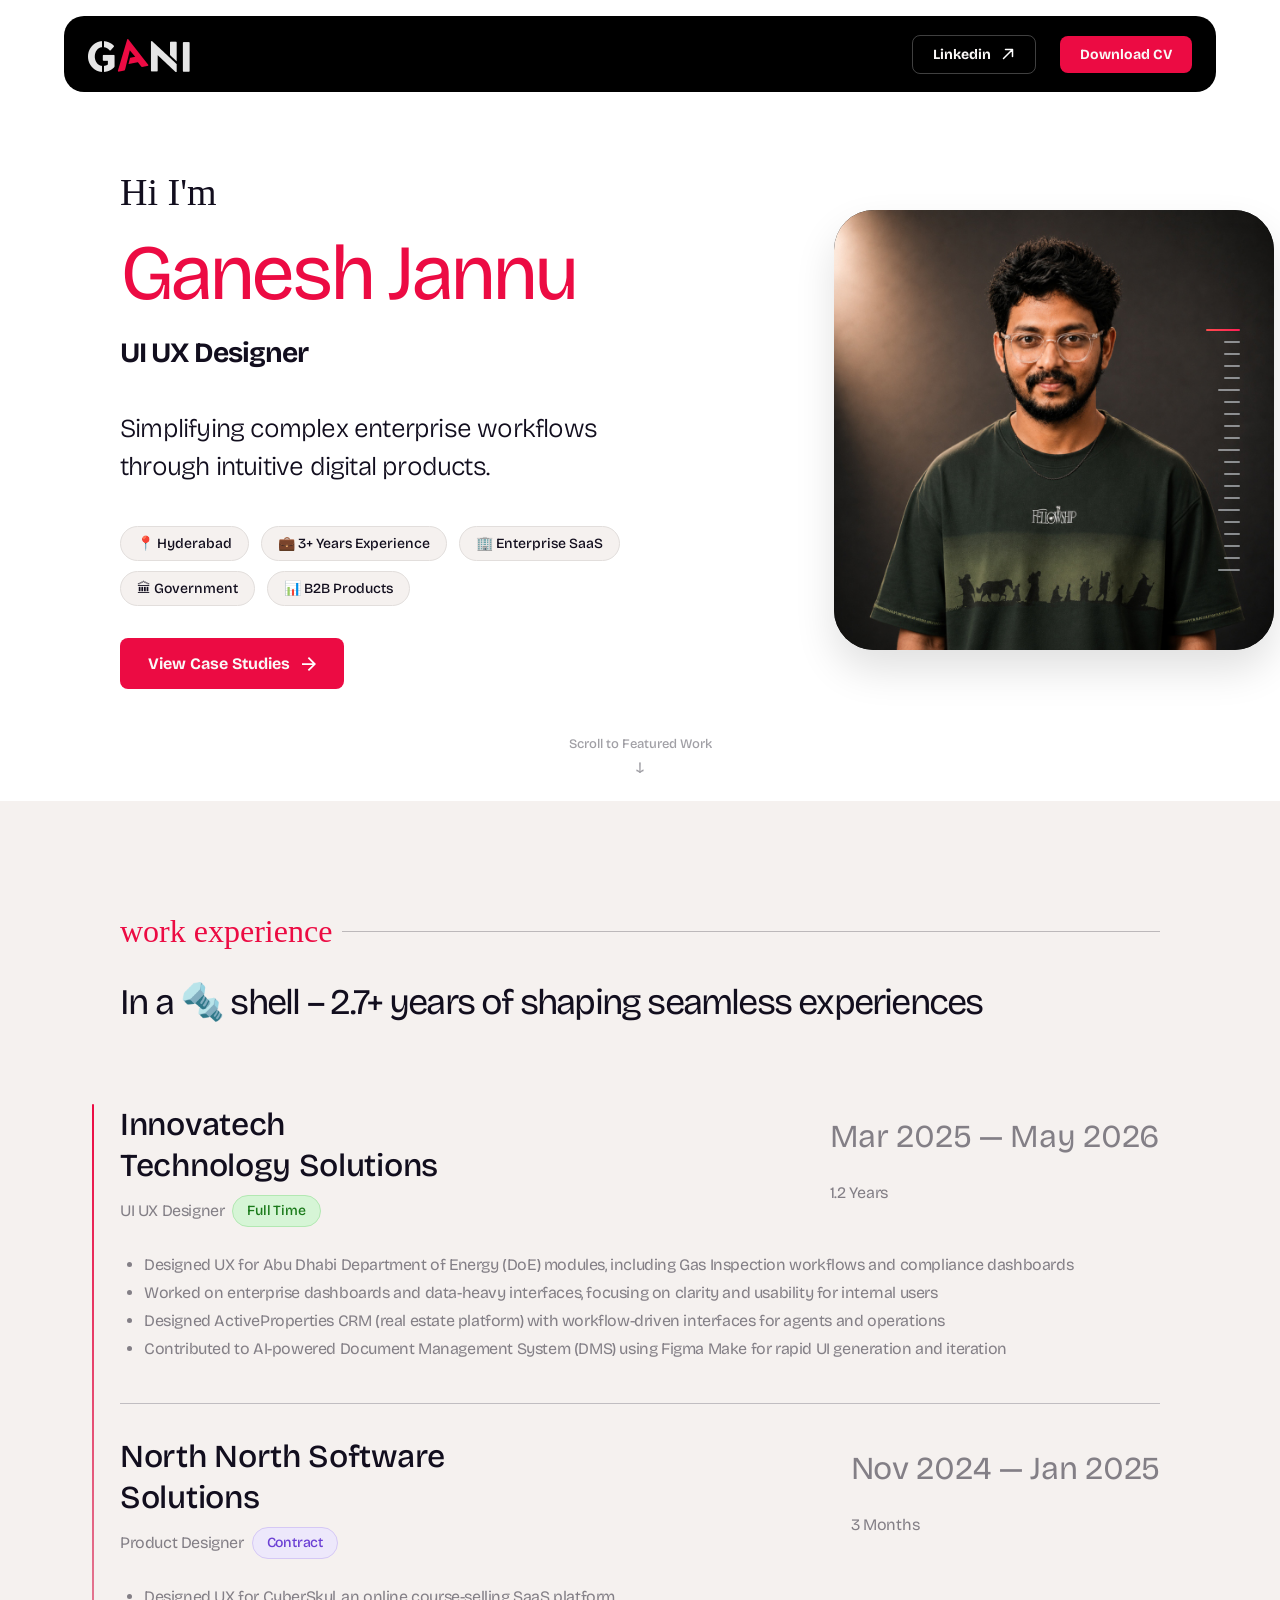
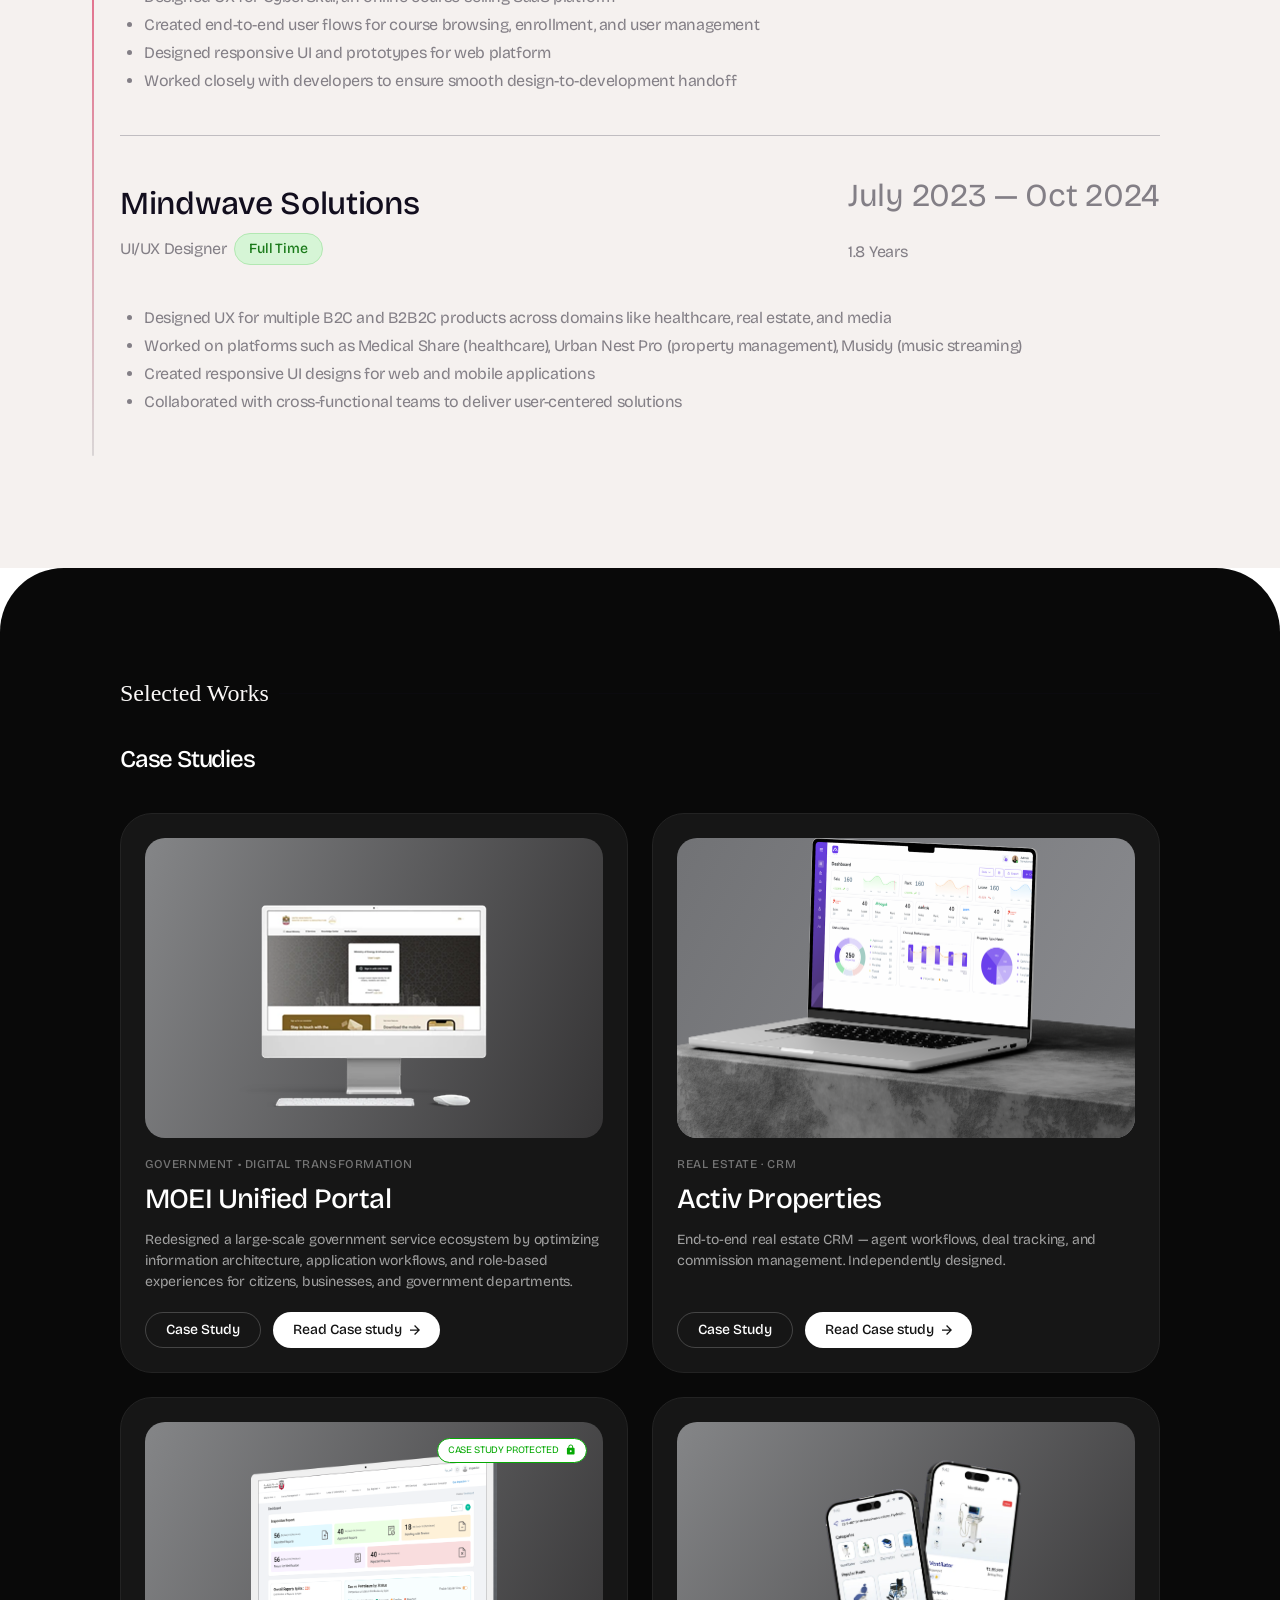
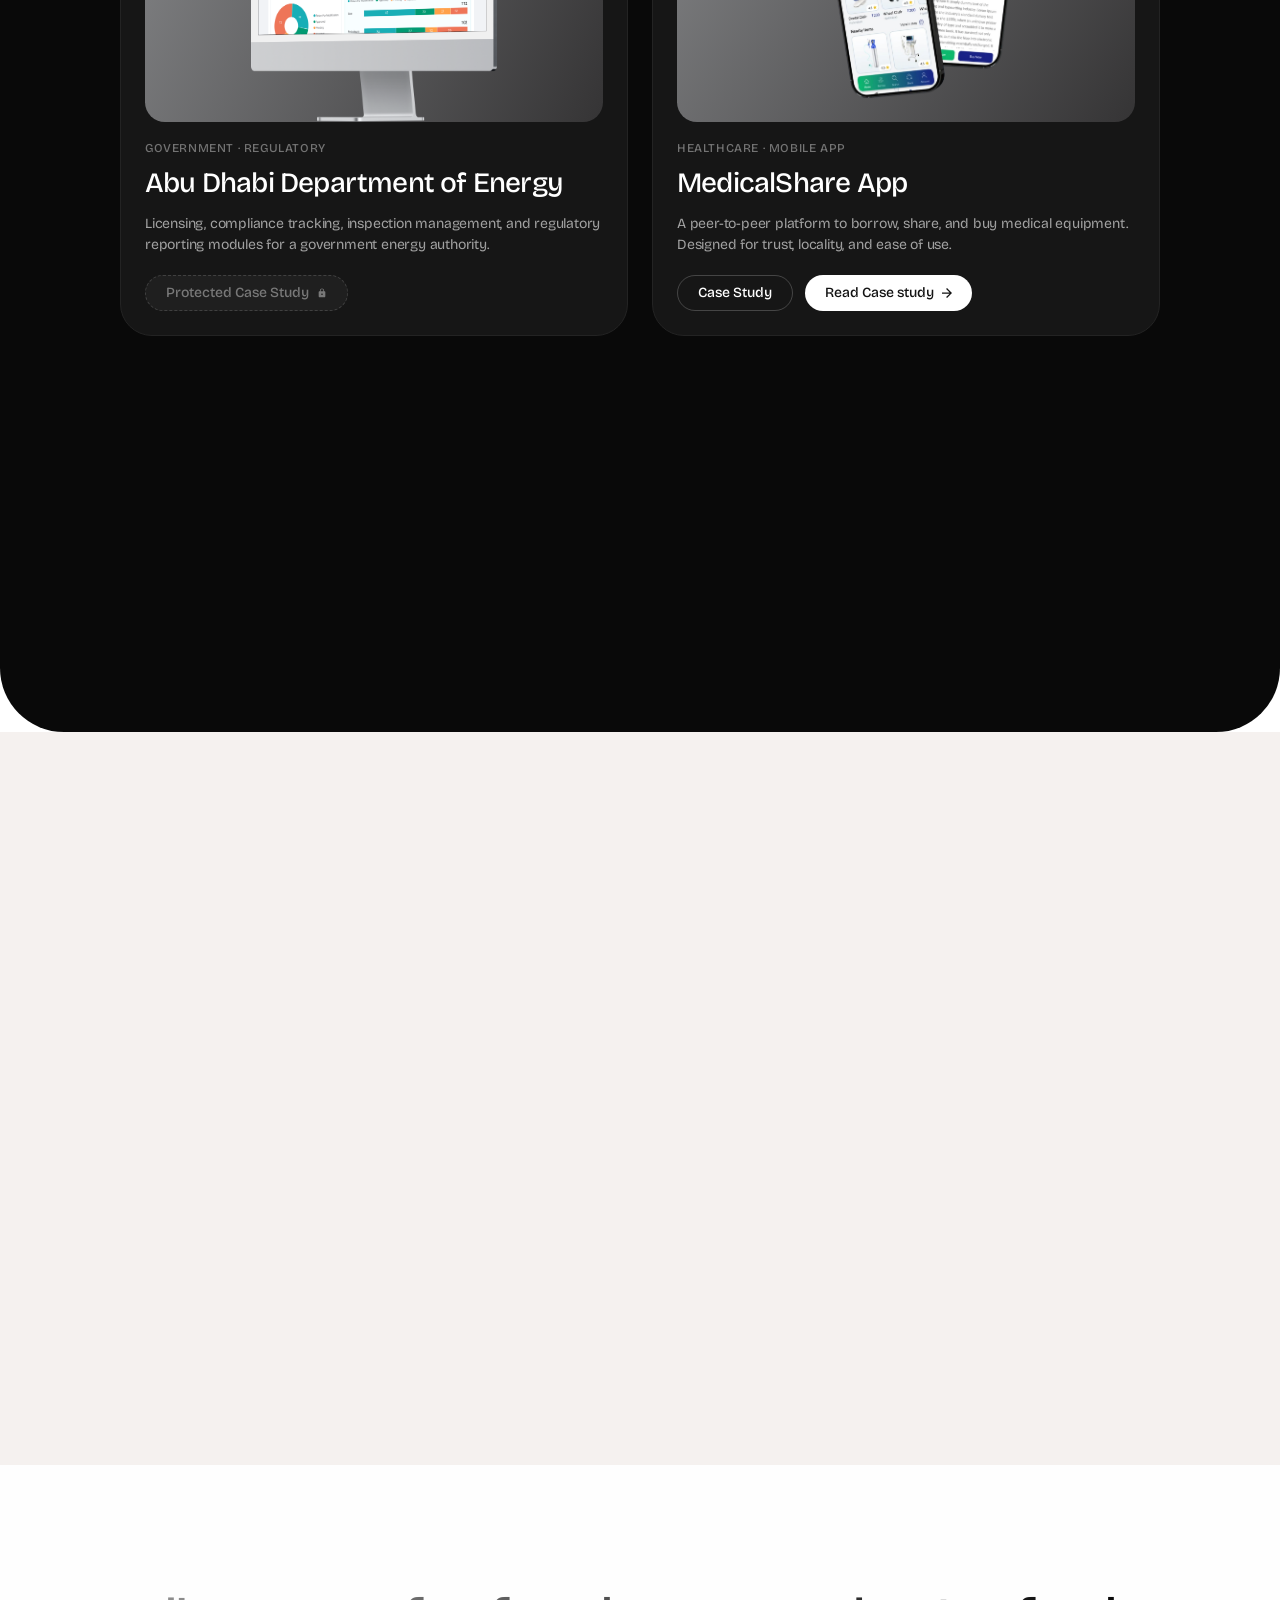
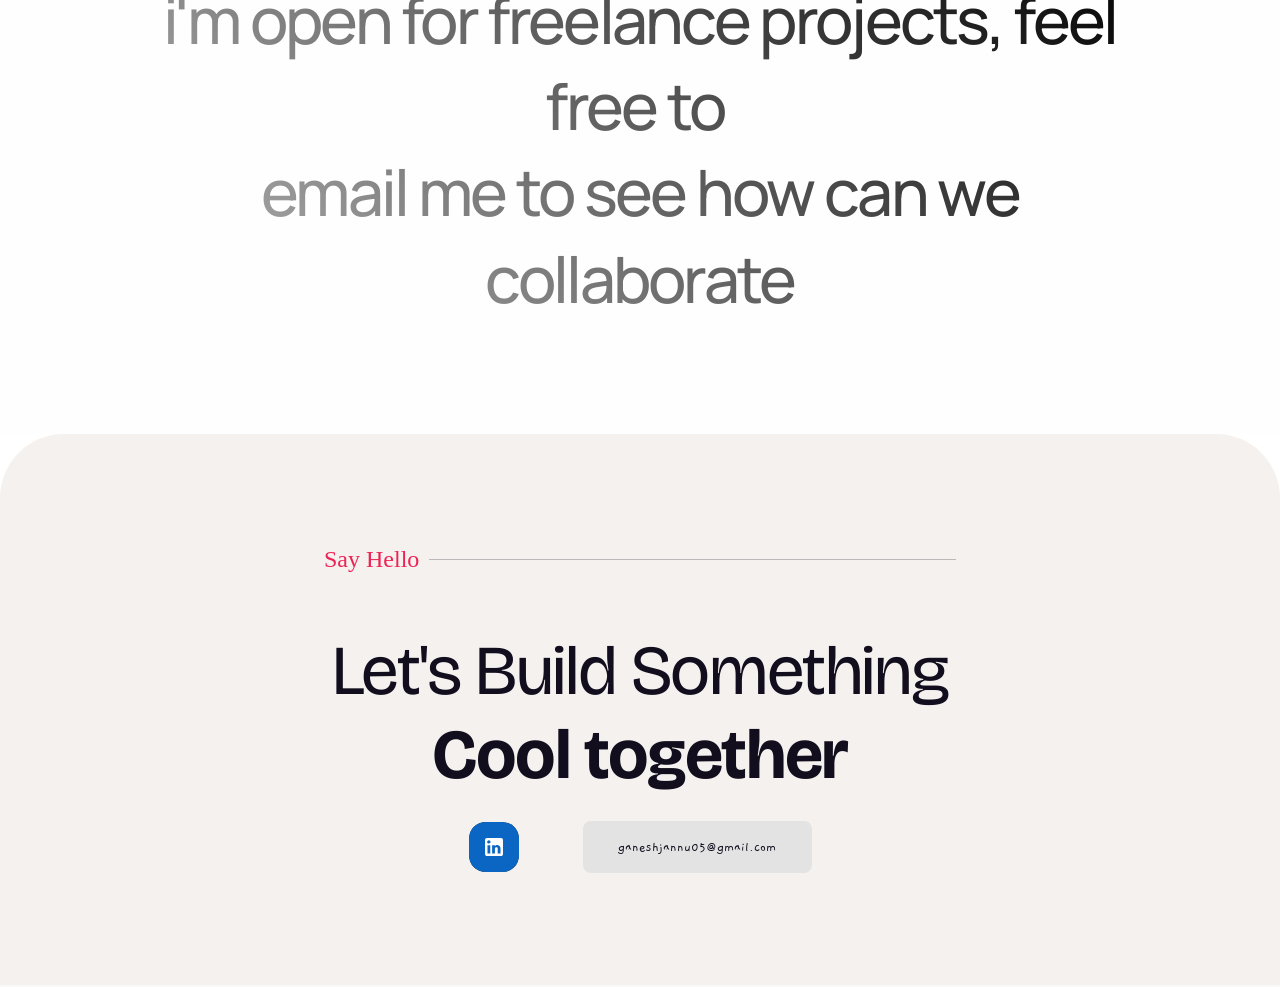
==== commit b42de788: "feat: add CV download button, update hero profile, and refine portfolio details" ====
--- a/index.html
+++ b/index.html
@@ -40,14 +40,16 @@
             class="btn-linkedin">
             <span class="btn-linkedin-label">Linkedin</span>
             <div class="btn-icon-wrap">
-              <svg width="14" height="14" viewBox="0 0 13.3313 13.3313" fill="none" aria-hidden="true">
-                <path
-                  d="M6.66566 0L5.49084 1.17482L10.1401 5.83245H0V7.49887H10.1401L5.49084 12.1565L6.66566 13.3313L13.3313 6.66566L6.66566 0Z"
-                  fill="white" />
+              <svg width="12" height="12" viewBox="0 0 12 12" fill="none" xmlns="http://www.w3.org/2000/svg"
+                aria-hidden="true">
+                <path d="M1.5 10.5L10.5 1.5M10.5 1.5H3.5M10.5 1.5V8.5" stroke="white" stroke-width="1.5"
+                  stroke-linecap="round" stroke-linejoin="round" />
               </svg>
             </div>
           </a>
-
+          <a href="./assets/Resume/Ganesh_Jannu_Resume.pdf" target="_blank" class="btn-cv">
+            <span class="btn-cv-label">Download CV</span>
+          </a>
         </div>
 
       </div>
@@ -69,7 +71,7 @@
               <div class="hero-title-group">
                 <p class="hero-hi">Hi I'm</p>
                 <p class="hero-name">Ganesh Jannu</p>
-                <p class="hero-role">Product Designer</p>
+                <p class="hero-role">UI UX Designer</p>
               </div>
 
               <p class="hero-tagline">
@@ -103,13 +105,7 @@
 
             <!-- Right: profile image -->
             <div class="hero-right">
-              <div class="hero-img-luminosity">
-                <img alt="" src="./assets/images/profile.png" class="img-cover hero-img-bg" />
-              </div>
-              <div class="hero-img-main">
-                <img alt="Ganesh Jannu" src="./assets/images/profile.png" class="img-cover hero-img-photo" />
-                <div class="hero-img-border"></div>
-              </div>
+              <img alt="Ganesh Jannu" src="./assets/images/profile.png" class="hero-img-photo" />
             </div>
 
           </div>
@@ -139,7 +135,7 @@
               <p class="section-label-script">work experience</p>
               <div class="section-label-rule"></div>
             </div>
-            <p class="work-heading">In a 🔩 shell – 3+ years of shaping seamless experiences</p>
+            <p class="work-heading">In a 🔩 shell – 2.7+ years of shaping seamless experiences</p>
           </div>
 
           <div class="work-entries reveal-group">
@@ -210,7 +206,7 @@
                   </div>
                 </div>
                 <div class="work-entry-right">
-                  <span class="work-date-range">Mar 2023 — Oct 2024</span>
+                  <span class="work-date-range">July 2023 — Oct 2024</span>
                   <span class="work-duration">1.8 Years</span>
                 </div>
               </div>
@@ -271,7 +267,9 @@
                   <span class="btn-case-primary">
                     <span>Read Case study</span>
                     <svg width="10" height="10" viewBox="0 0 13.3313 13.3313" fill="none" aria-hidden="true">
-                      <path d="M6.66566 0L5.49084 1.17482L10.1401 5.83245H0V7.49887H10.1401L5.49084 12.1565L6.66566 13.3313L13.3313 6.66566L6.66566 0Z" fill="black" />
+                      <path
+                        d="M6.66566 0L5.49084 1.17482L10.1401 5.83245H0V7.49887H10.1401L5.49084 12.1565L6.66566 13.3313L13.3313 6.66566L6.66566 0Z"
+                        fill="black" />
                     </svg>
                   </span>
                 </div>
@@ -294,7 +292,9 @@
                   <span class="btn-case-primary">
                     <span>Read Case study</span>
                     <svg width="10" height="10" viewBox="0 0 13.3313 13.3313" fill="none" aria-hidden="true">
-                      <path d="M6.66566 0L5.49084 1.17482L10.1401 5.83245H0V7.49887H10.1401L5.49084 12.1565L6.66566 13.3313L13.3313 6.66566L6.66566 0Z" fill="black" />
+                      <path
+                        d="M6.66566 0L5.49084 1.17482L10.1401 5.83245H0V7.49887H10.1401L5.49084 12.1565L6.66566 13.3313L13.3313 6.66566L6.66566 0Z"
+                        fill="black" />
                     </svg>
                   </span>
                 </div>
@@ -331,7 +331,9 @@
                   <span class="btn-case-protected">
                     <span>Protected Case Study</span>
                     <svg width="10" height="10" viewBox="0 0 11.5237 11.5237" fill="none" aria-hidden="true">
-                      <path d="M2.88019 10.5639C2.6161 10.5639 2.39011 10.47 2.20221 10.2821C2.01431 10.0942 1.9202 9.868 1.91988 9.6036V4.80207C1.91988 4.53798 2.01399 4.31199 2.20221 4.12409C2.39043 3.93619 2.61642 3.84208 2.88019 3.84176H3.36034V2.88146C3.36034 2.21724 3.59449 1.65114 4.0628 1.18315C4.53111 0.715164 5.09721 0.48101 5.76111 0.480689C6.425 0.480369 6.99126 0.714524 7.45989 1.18315C7.92852 1.65178 8.16251 2.21788 8.16187 2.88146V3.84176H8.64202C8.90611 3.84176 9.13226 3.93587 9.32048 4.12409C9.5087 4.31231 9.60265 4.5383 9.60233 4.80207V9.6036C9.60233 9.86768 9.50838 10.0938 9.32048 10.2821C9.13258 10.4703 8.90643 10.5642 8.64202 10.5639H2.88019ZM6.43956 7.88129C6.62746 7.69307 6.72141 7.46692 6.72141 7.20283C6.72141 6.93875 6.62746 6.71276 6.43956 6.52486C6.25166 6.33696 6.02551 6.24285 5.76111 6.24253C5.4967 6.24221 5.27071 6.33632 5.08313 6.52486C4.89555 6.7134 4.80144 6.93939 4.8008 7.20283C4.80016 7.46628 4.89427 7.69243 5.08313 7.88129C5.27199 8.07015 5.49798 8.1641 5.76111 8.16314C6.02423 8.16218 6.25038 8.06823 6.43956 7.88129ZM4.32065 3.84176H7.20156V2.88146C7.20156 2.48133 7.06152 2.14122 6.78143 1.86113C6.50134 1.58104 6.16123 1.441 5.76111 1.441C5.36098 1.441 5.02087 1.58104 4.74078 1.86113C4.46069 2.14122 4.32065 2.48133 4.32065 2.88146V3.84176Z" fill="rgba(255, 255, 255, 0.4)" />
+                      <path
+                        d="M2.88019 10.5639C2.6161 10.5639 2.39011 10.47 2.20221 10.2821C2.01431 10.0942 1.9202 9.868 1.91988 9.6036V4.80207C1.91988 4.53798 2.01399 4.31199 2.20221 4.12409C2.39043 3.93619 2.61642 3.84208 2.88019 3.84176H3.36034V2.88146C3.36034 2.21724 3.59449 1.65114 4.0628 1.18315C4.53111 0.715164 5.09721 0.48101 5.76111 0.480689C6.425 0.480369 6.99126 0.714524 7.45989 1.18315C7.92852 1.65178 8.16251 2.21788 8.16187 2.88146V3.84176H8.64202C8.90611 3.84176 9.13226 3.93587 9.32048 4.12409C9.5087 4.31231 9.60265 4.5383 9.60233 4.80207V9.6036C9.60233 9.86768 9.50838 10.0938 9.32048 10.2821C9.13258 10.4703 8.90643 10.5642 8.64202 10.5639H2.88019ZM6.43956 7.88129C6.62746 7.69307 6.72141 7.46692 6.72141 7.20283C6.72141 6.93875 6.62746 6.71276 6.43956 6.52486C6.25166 6.33696 6.02551 6.24285 5.76111 6.24253C5.4967 6.24221 5.27071 6.33632 5.08313 6.52486C4.89555 6.7134 4.80144 6.93939 4.8008 7.20283C4.80016 7.46628 4.89427 7.69243 5.08313 7.88129C5.27199 8.07015 5.49798 8.1641 5.76111 8.16314C6.02423 8.16218 6.25038 8.06823 6.43956 7.88129ZM4.32065 3.84176H7.20156V2.88146C7.20156 2.48133 7.06152 2.14122 6.78143 1.86113C6.50134 1.58104 6.16123 1.441 5.76111 1.441C5.36098 1.441 5.02087 1.58104 4.74078 1.86113C4.46069 2.14122 4.32065 2.48133 4.32065 2.88146V3.84176Z"
+                        fill="rgba(255, 255, 255, 0.4)" />
                     </svg>
                   </span>
                 </div>
@@ -356,7 +358,9 @@
                   <span class="btn-case-primary">
                     <span>Read Case study</span>
                     <svg width="10" height="10" viewBox="0 0 13.3313 13.3313" fill="none" aria-hidden="true">
-                      <path d="M6.66566 0L5.49084 1.17482L10.1401 5.83245H0V7.49887H10.1401L5.49084 12.1565L6.66566 13.3313L13.3313 6.66566L6.66566 0Z" fill="black" />
+                      <path
+                        d="M6.66566 0L5.49084 1.17482L10.1401 5.83245H0V7.49887H10.1401L5.49084 12.1565L6.66566 13.3313L13.3313 6.66566L6.66566 0Z"
+                        fill="black" />
                     </svg>
                   </span>
                 </div>
--- a/styles.css
+++ b/styles.css
@@ -83,12 +83,12 @@
   max-width: 1200px;
   margin: 0 auto;
   height: 76px;
-  background: #212121;
+  background: #000000;
   display: flex;
   align-items: center;
   justify-content: space-between;
   padding: 16px 24px;
-  border-radius: 16px; 
+  border-radius: 20px; 
 }
 
 .navbar-logo {
@@ -108,17 +108,18 @@
   position: relative;
   display: flex;
   align-items: center;
-  gap: 16px;
-  padding: 16px 24px;
+  gap: 10px;
+  padding: 10px 20px;
   border-radius: 8px;
-  border: none;
-  background: #ec0b43;
+  border: 1px solid rgba(255, 255, 255, 0.25);
+  background: transparent;
   cursor: pointer;
-  transition: filter 200ms ease, transform 200ms ease;
+  transition: background-color 200ms ease, border-color 200ms ease, transform 200ms ease;
 }
 
 .btn-linkedin:hover {
-  filter: brightness(1.12);
+  background: rgba(255, 255, 255, 0.08);
+  border-color: rgba(255, 255, 255, 0.4);
   transform: translateY(-1px);
 }
 
@@ -127,32 +128,33 @@
   font-weight: 700;
   font-size: 14px;
   color: #faf8f7;
-  line-height: 16.8px;
+  line-height: normal;
 }
 
 .btn-icon-wrap {
   display: flex;
   align-items: center;
   justify-content: center;
-  width: 20px;
-  height: 20px;
+  width: 14px;
+  height: 14px;
 }
 
 .btn-cv {
   display: flex;
   align-items: center;
   justify-content: center;
-  padding: 16px 24px;
+  padding: 10px 20px;
   border-radius: 8px;
   background: #ec0b43;
   border: none;
   cursor: pointer;
-  transition: filter 200ms ease, transform 200ms ease;
+  transition: background-color 200ms ease, transform 200ms ease, box-shadow 200ms ease;
 }
 
 .btn-cv:hover {
-  filter: brightness(1.12);
+  background: #d00a3b;
   transform: translateY(-1px);
+  box-shadow: 0 4px 12px rgba(236, 11, 67, 0.15);
 }
 
 .btn-cv-label {
@@ -160,7 +162,7 @@
   font-weight: 700;
   font-size: 14px;
   color: #faf8f7;
-  line-height: 16.8px;
+  line-height: normal;
 }
 
 
@@ -214,11 +216,12 @@
 }
 
 .hero-hi {
-  font-family: 'Savoye LET', cursive;
-  font-size: 24px;
+  font-family: 'Savoye LET', 'Savoye LET Plain', 'Savoye LET Regular', 'SavoyeLETPlain', cursive;
+  font-size: 38px;
   color: #120e1e;
   line-height: normal;
   margin: 0;
+  font-weight: normal;
 }
 
 .hero-name {
@@ -234,23 +237,25 @@
 
 .hero-role {
   font-family: 'Bricolage Grotesque', sans-serif;
+  font-weight: 700;
+  font-size: 28px;
+  color: #120e1e;
+  letter-spacing: -1px;
+  line-height: normal;
+  margin: 4px 0 8px;
+  font-variation-settings: 'opsz' 14, 'wdth' 100;
+}
+
+.hero-tagline {
+  font-family: 'Bricolage Grotesque', sans-serif;
+  font-size: 26px;
   font-weight: 400;
-  font-size: 48px;
-  color: #ec0b43;
-  letter-spacing: -2.4px;
-  line-height: 57.6px;
+  color: #120e1e;
+  letter-spacing: -0.8px;
+  line-height: 38px;
   margin: 0;
-  font-variation-settings: 'opsz' 14, 'wdth' 100;
-}
-
-.hero-tagline {
-  font-family: 'Bricolage Grotesque', sans-serif;
-  font-size: 48px;
-  color: #120e1e;
-  letter-spacing: -2.4px;
-  line-height: 57.6px;
-  margin: 0;
-  width: 100%;
+  width: 100%;
+  max-width: 540px;
 }
 
 .tagline-light {
@@ -288,43 +293,19 @@
 .hero-right {
   position: relative;
   flex-shrink: 0;
-  width: 388px;
-  height: 495px;
-}
-
-.hero-img-luminosity {
-  position: absolute;
-  inset: 0;
-  width: 388px;
-  height: 495px;
-  border-radius: 186px;
-  mix-blend-mode: luminosity;
-}
-
-.hero-img-bg {
-  border-radius: 186px;
-  opacity: 0.1;
-}
-
-.hero-img-main {
-  position: absolute;
-  left: 24px;
-  top: 30px;
-  width: 340px;
-  height: 435px;
+  width: 440px;
+  height: 440px;
+  border-radius: 40px;
+  overflow: hidden;
+  box-shadow: 0px 20px 40px rgba(0, 0, 0, 0.12);
+  background: #111;
 }
 
 .hero-img-photo {
-  border-radius: 186px 186px 186px 170px;
-  backdrop-filter: blur(25px);
-}
-
-.hero-img-border {
-  position: absolute;
-  inset: 0;
-  border-radius: 186px 186px 186px 170px;
-  border: 1px solid #383051;
-  pointer-events: none;
+  width: 100%;
+  height: 100%;
+  object-fit: cover;
+  display: block;
 }
 
 /* Quick Info Chips */
@@ -446,7 +427,7 @@
 }
 
 .section-label-script {
-  font-family: 'Savoye LET', cursive;
+  font-family: 'Savoye LET', 'Savoye LET Plain', 'Savoye LET Regular', 'SavoyeLETPlain', cursive;
   font-size: 24px;
   color: #120e1e;
   line-height: normal;
@@ -1558,20 +1539,10 @@
   }
 
   .hero-right {
-    width: 273px;
-    height: 346px;
-  }
-
-  .hero-img-luminosity {
-    width: 273px;
-    height: 346px;
-  }
-
-  .hero-img-main {
-    width: 236px;
-    height: 300px;
-    left: 18px;
-    top: 23px;
+    width: 320px;
+    height: 320px;
+    max-width: 90vw;
+    border-radius: 32px;
   }
 
 
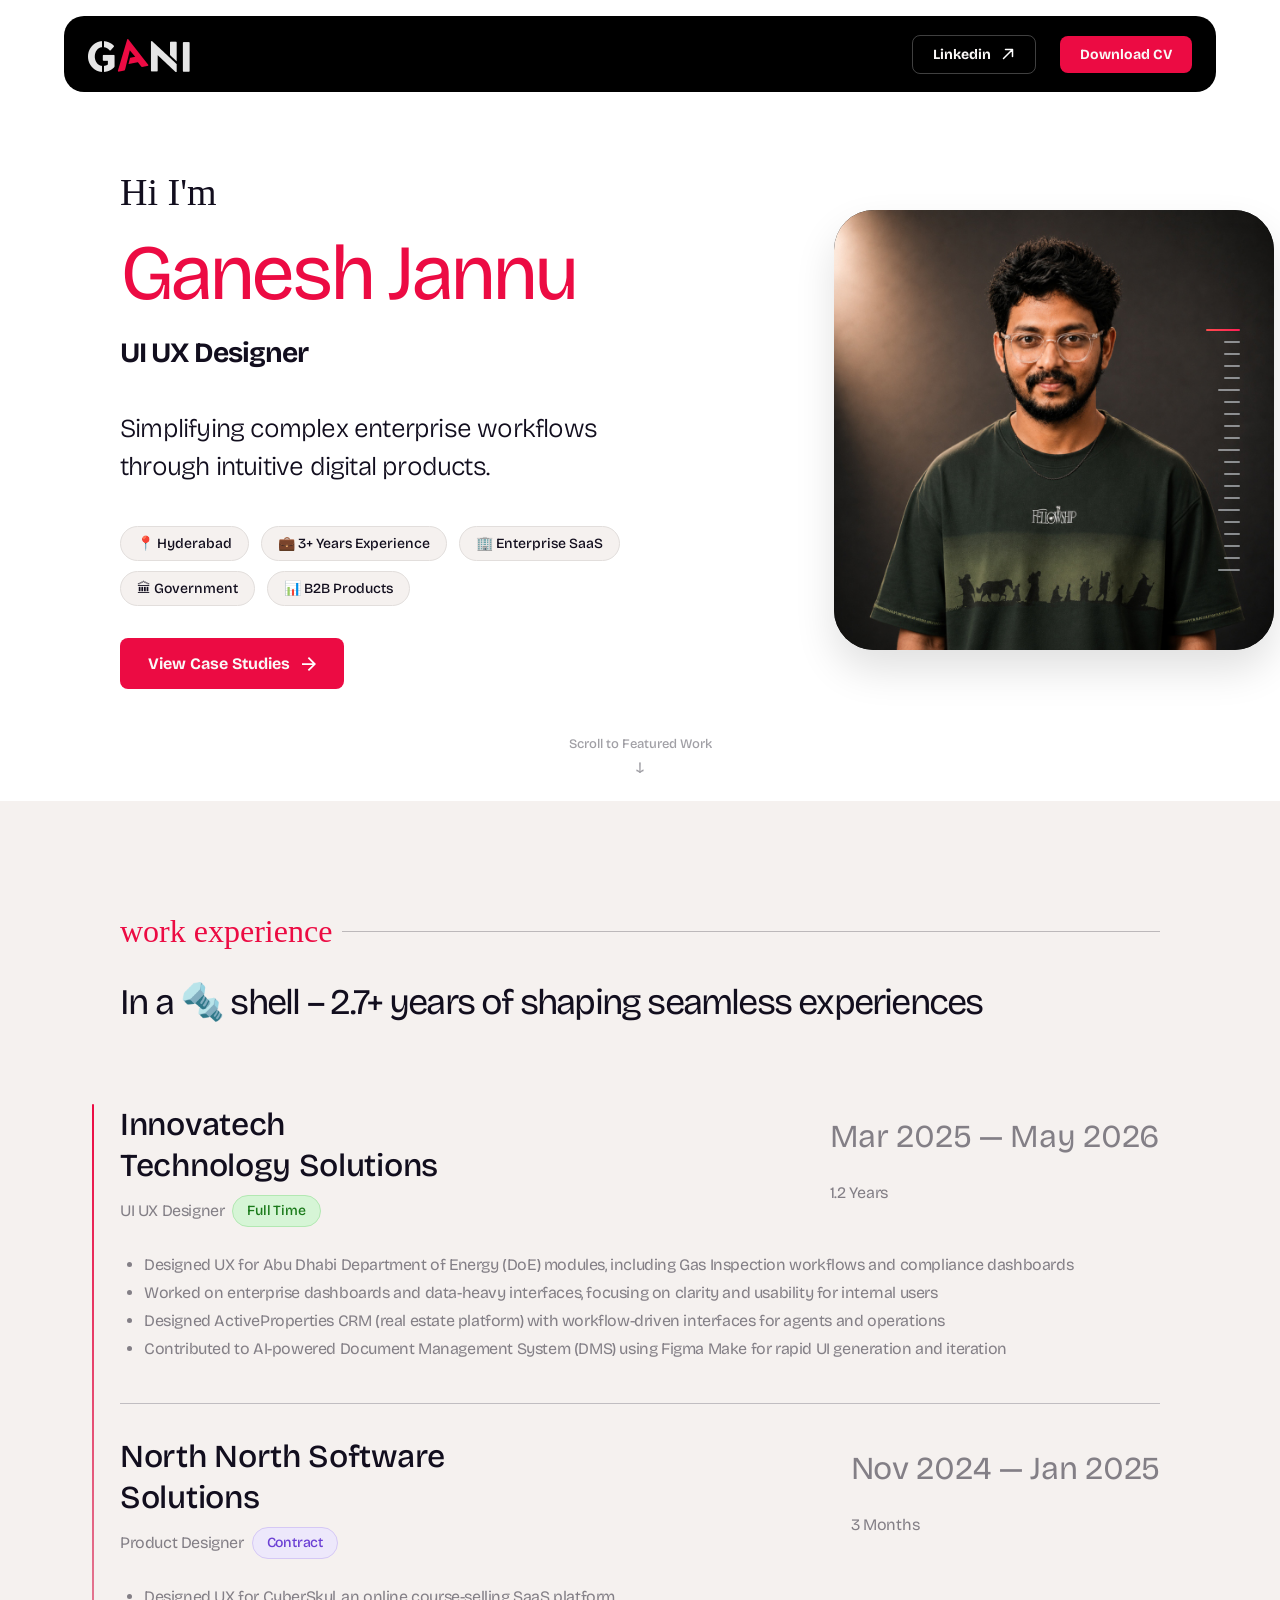
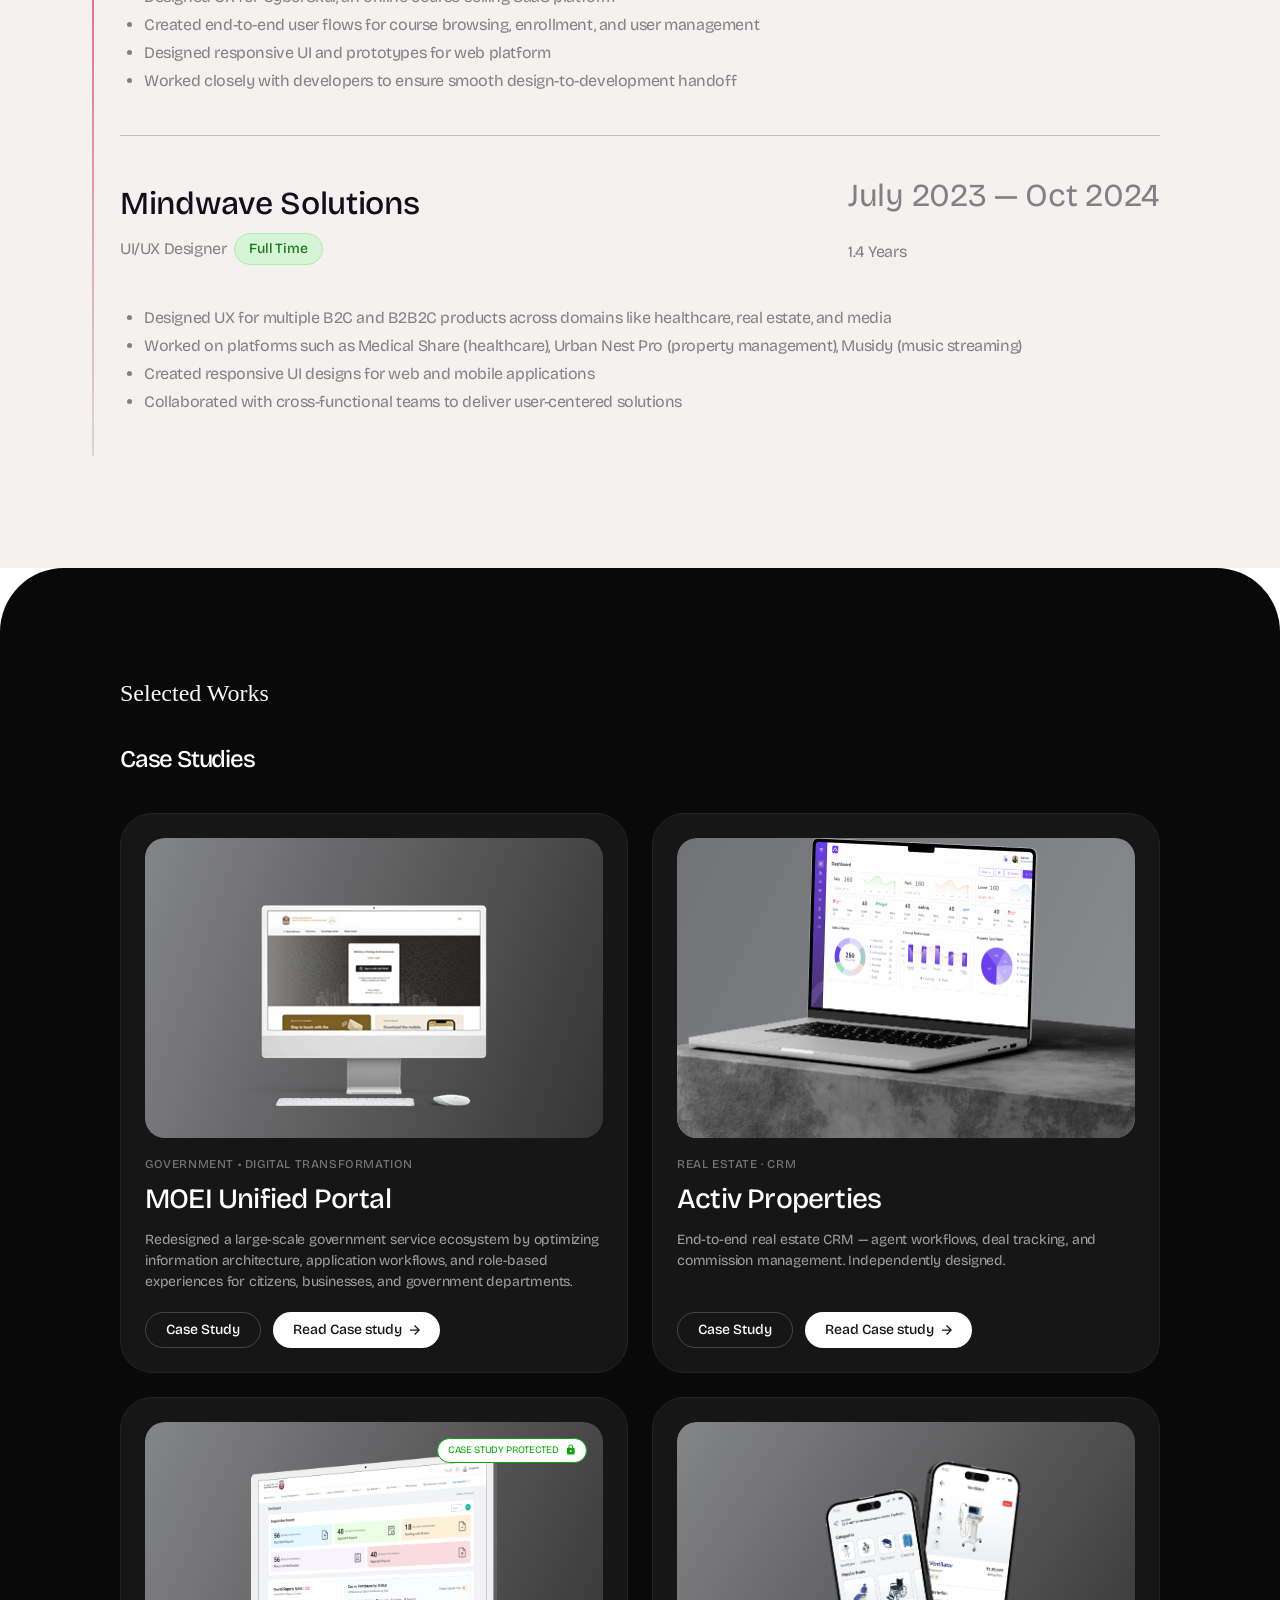
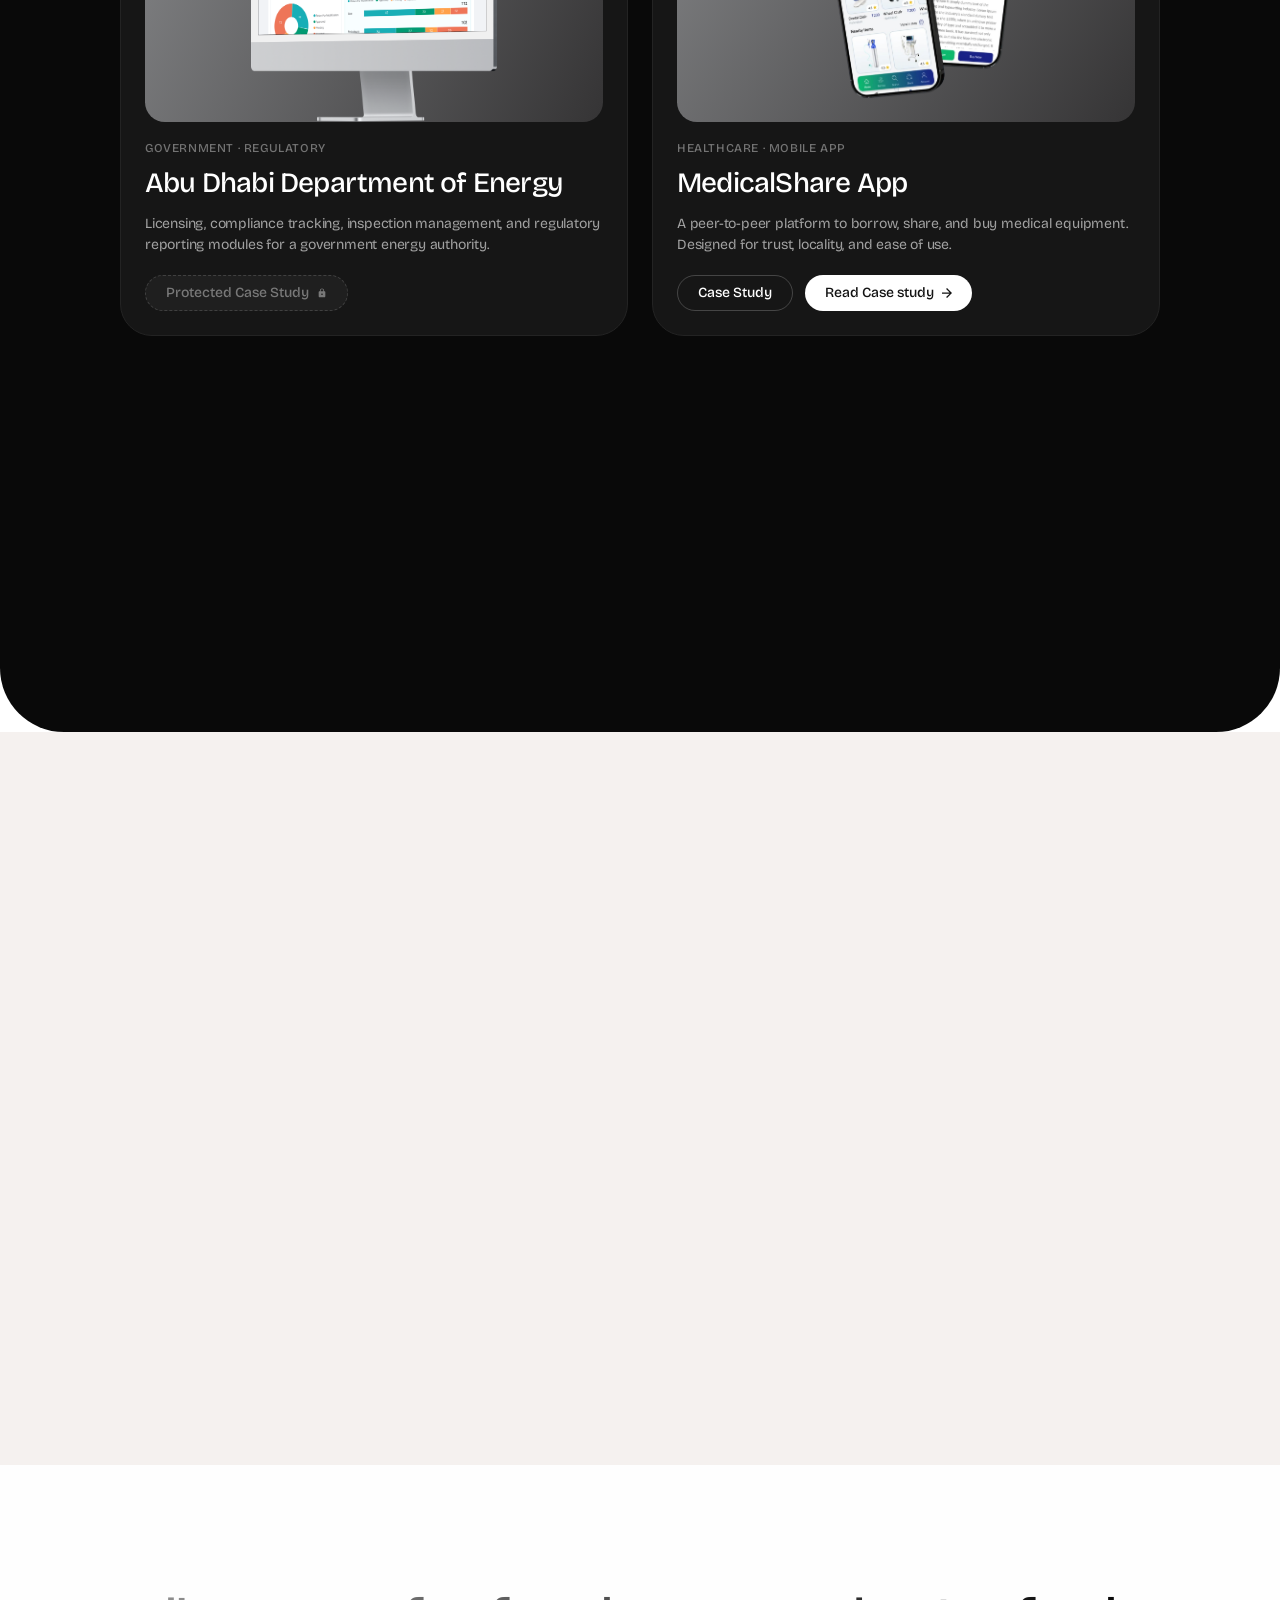
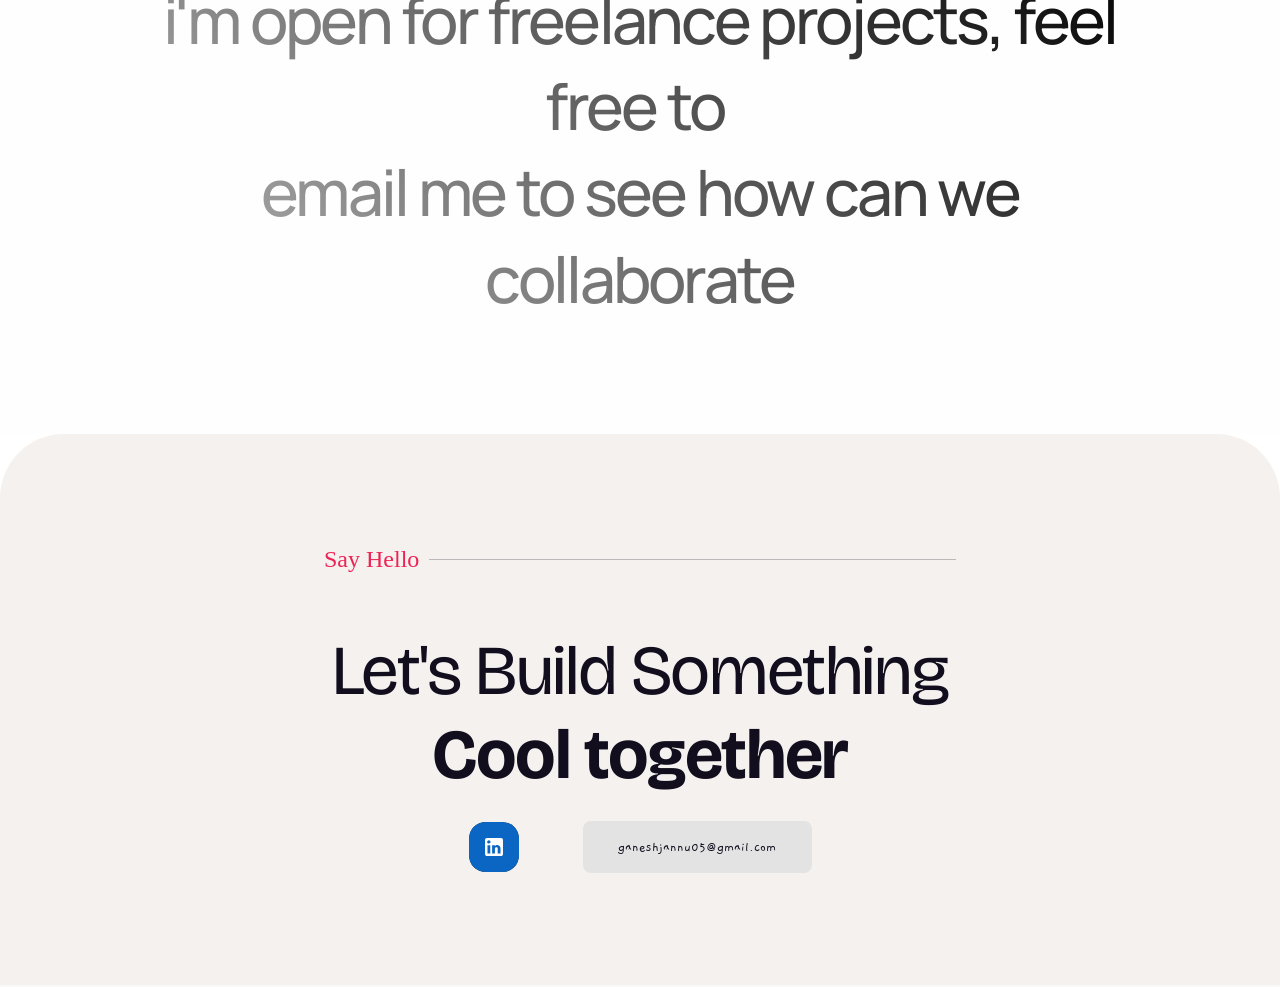
==== commit dbc8917c: "fix: update work duration and add resume file to portfolio" ====
--- a/index.html
+++ b/index.html
@@ -207,7 +207,7 @@
                 </div>
                 <div class="work-entry-right">
                   <span class="work-date-range">July 2023 — Oct 2024</span>
-                  <span class="work-duration">1.8 Years</span>
+                  <span class="work-duration">1.4 Years</span>
                 </div>
               </div>
               <div class="work-body">
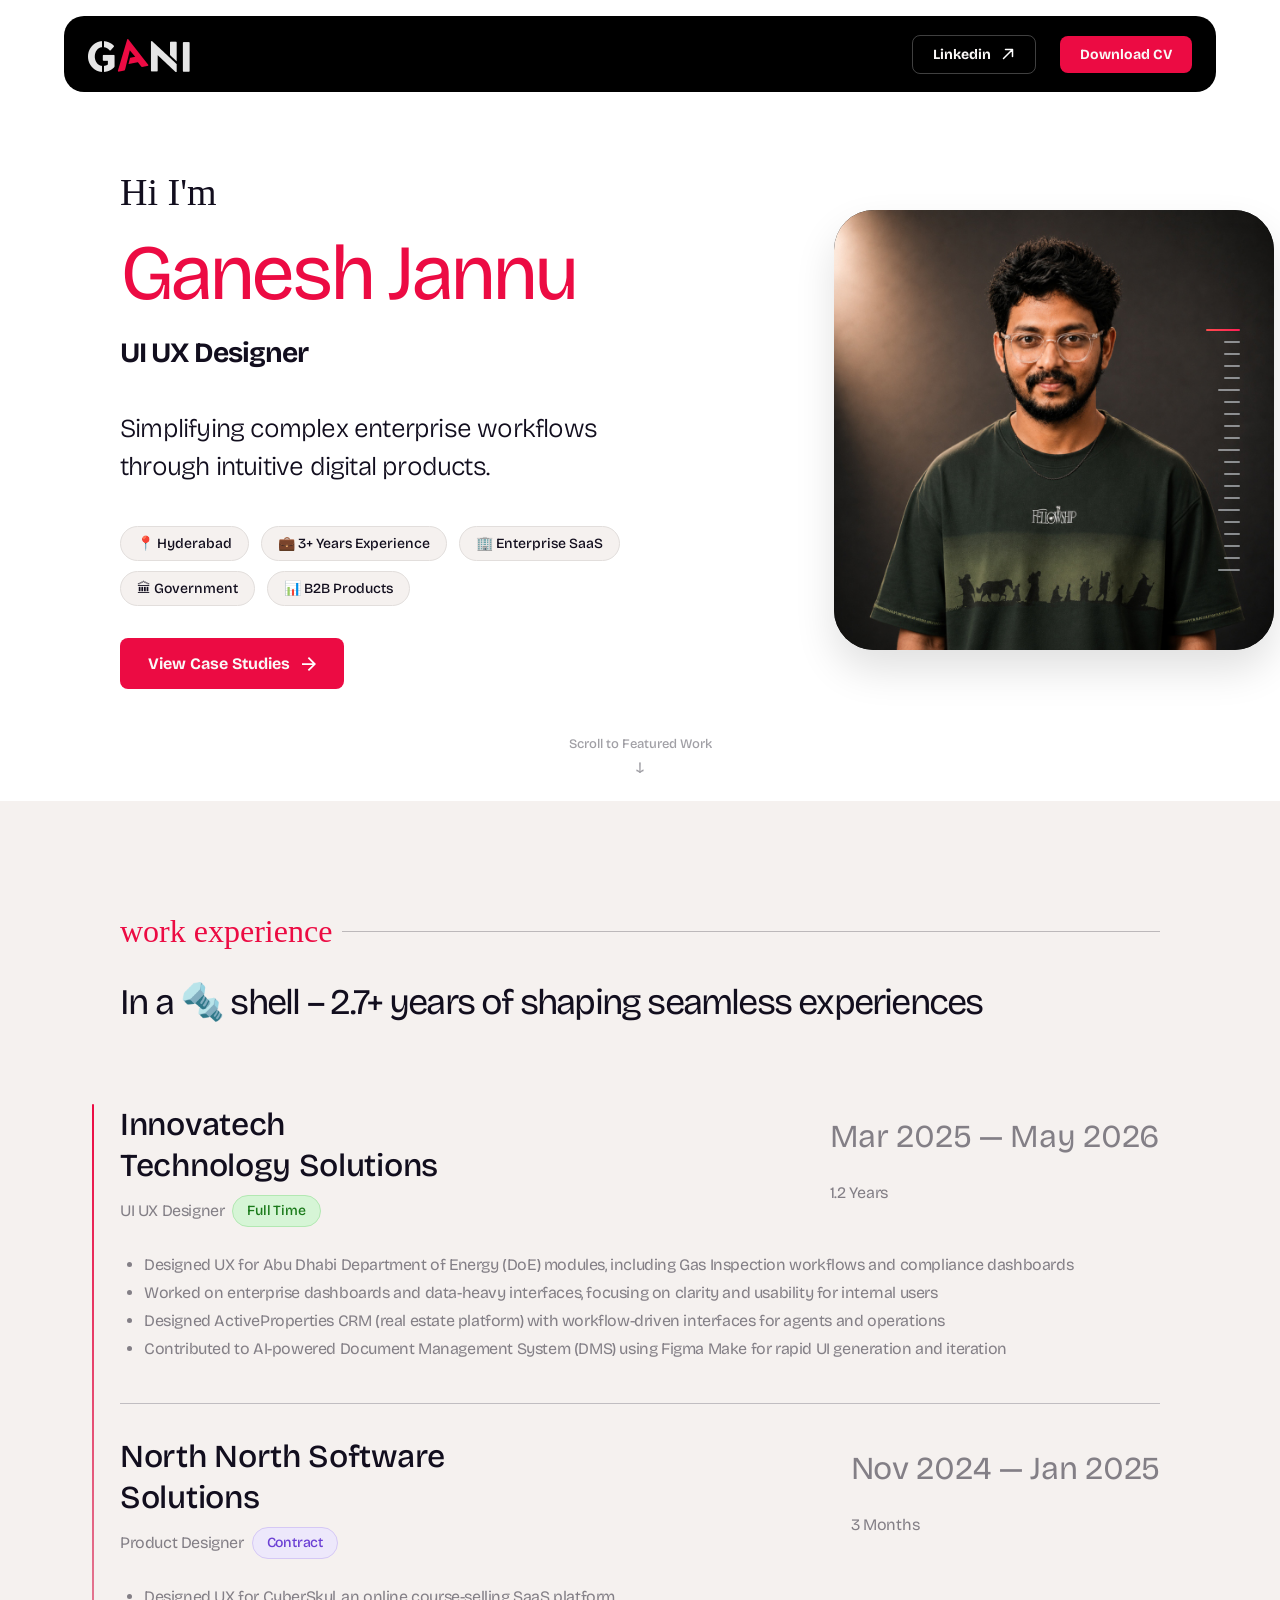
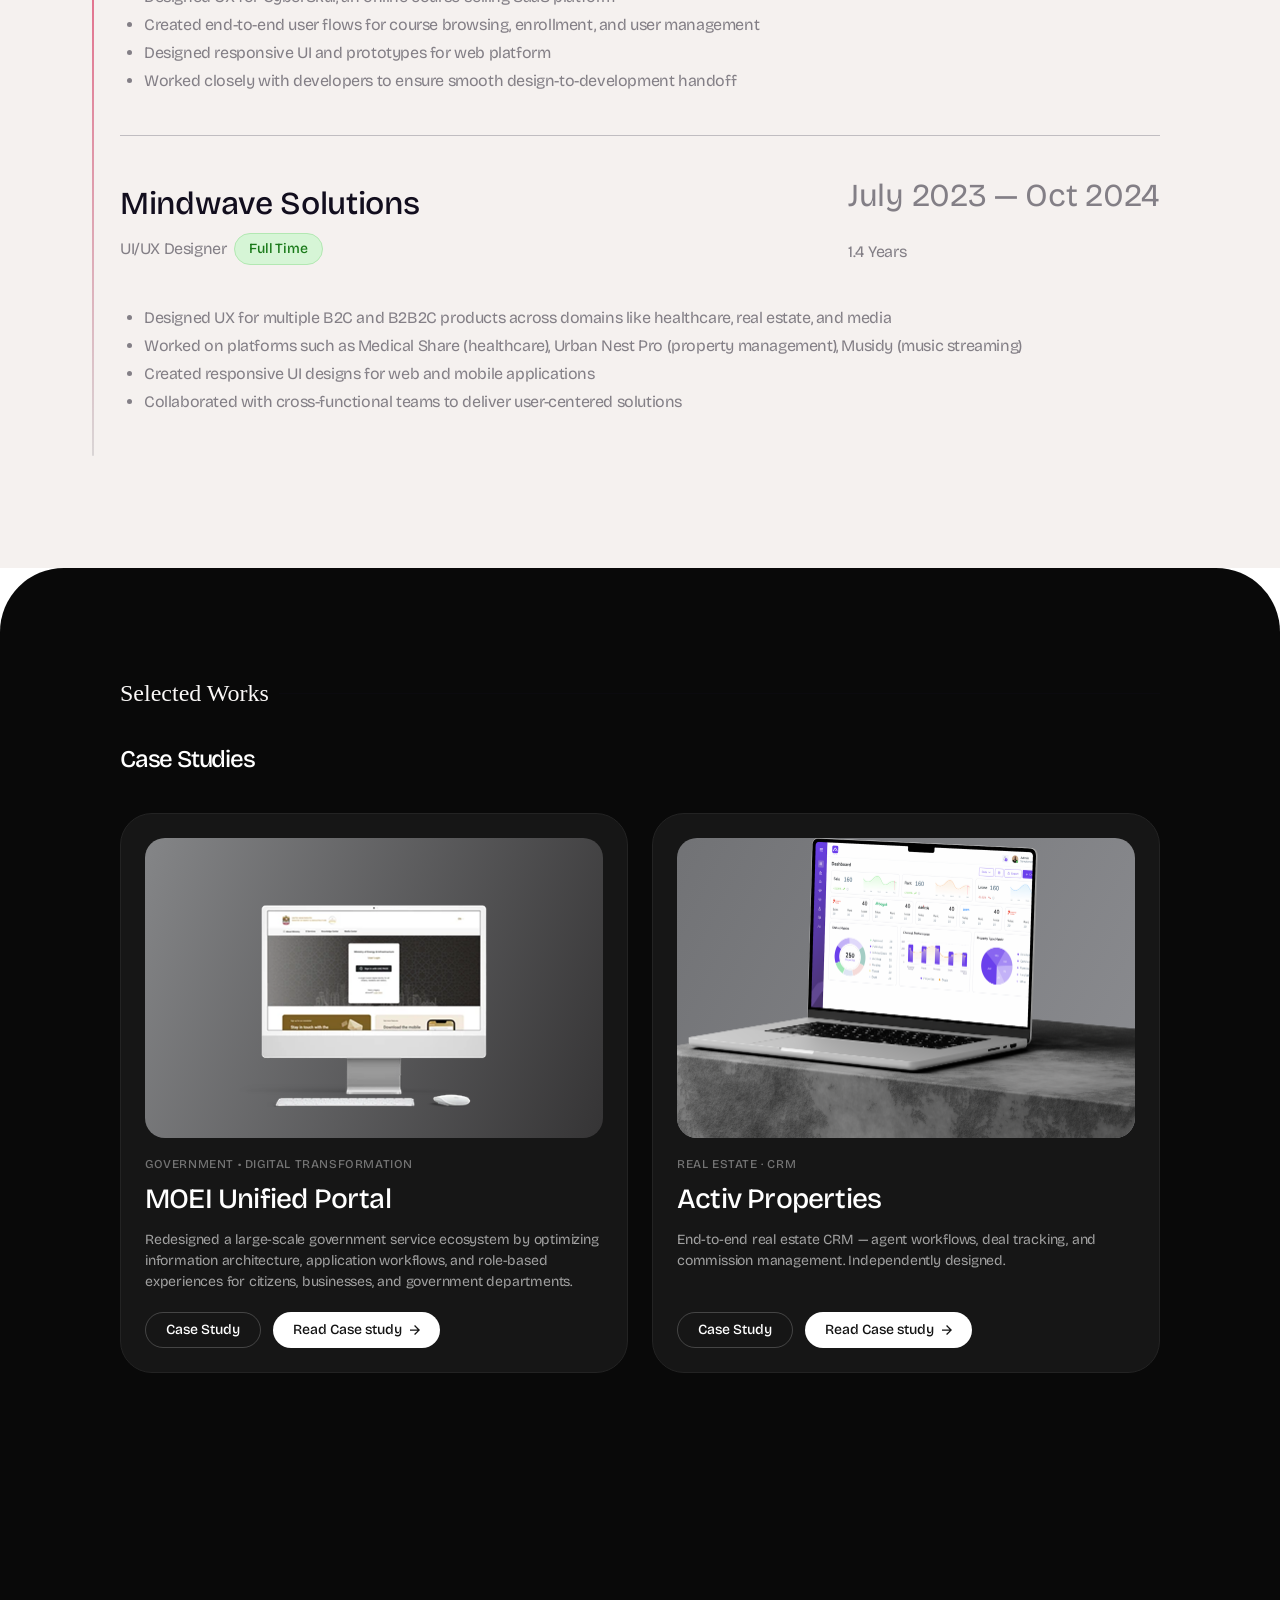
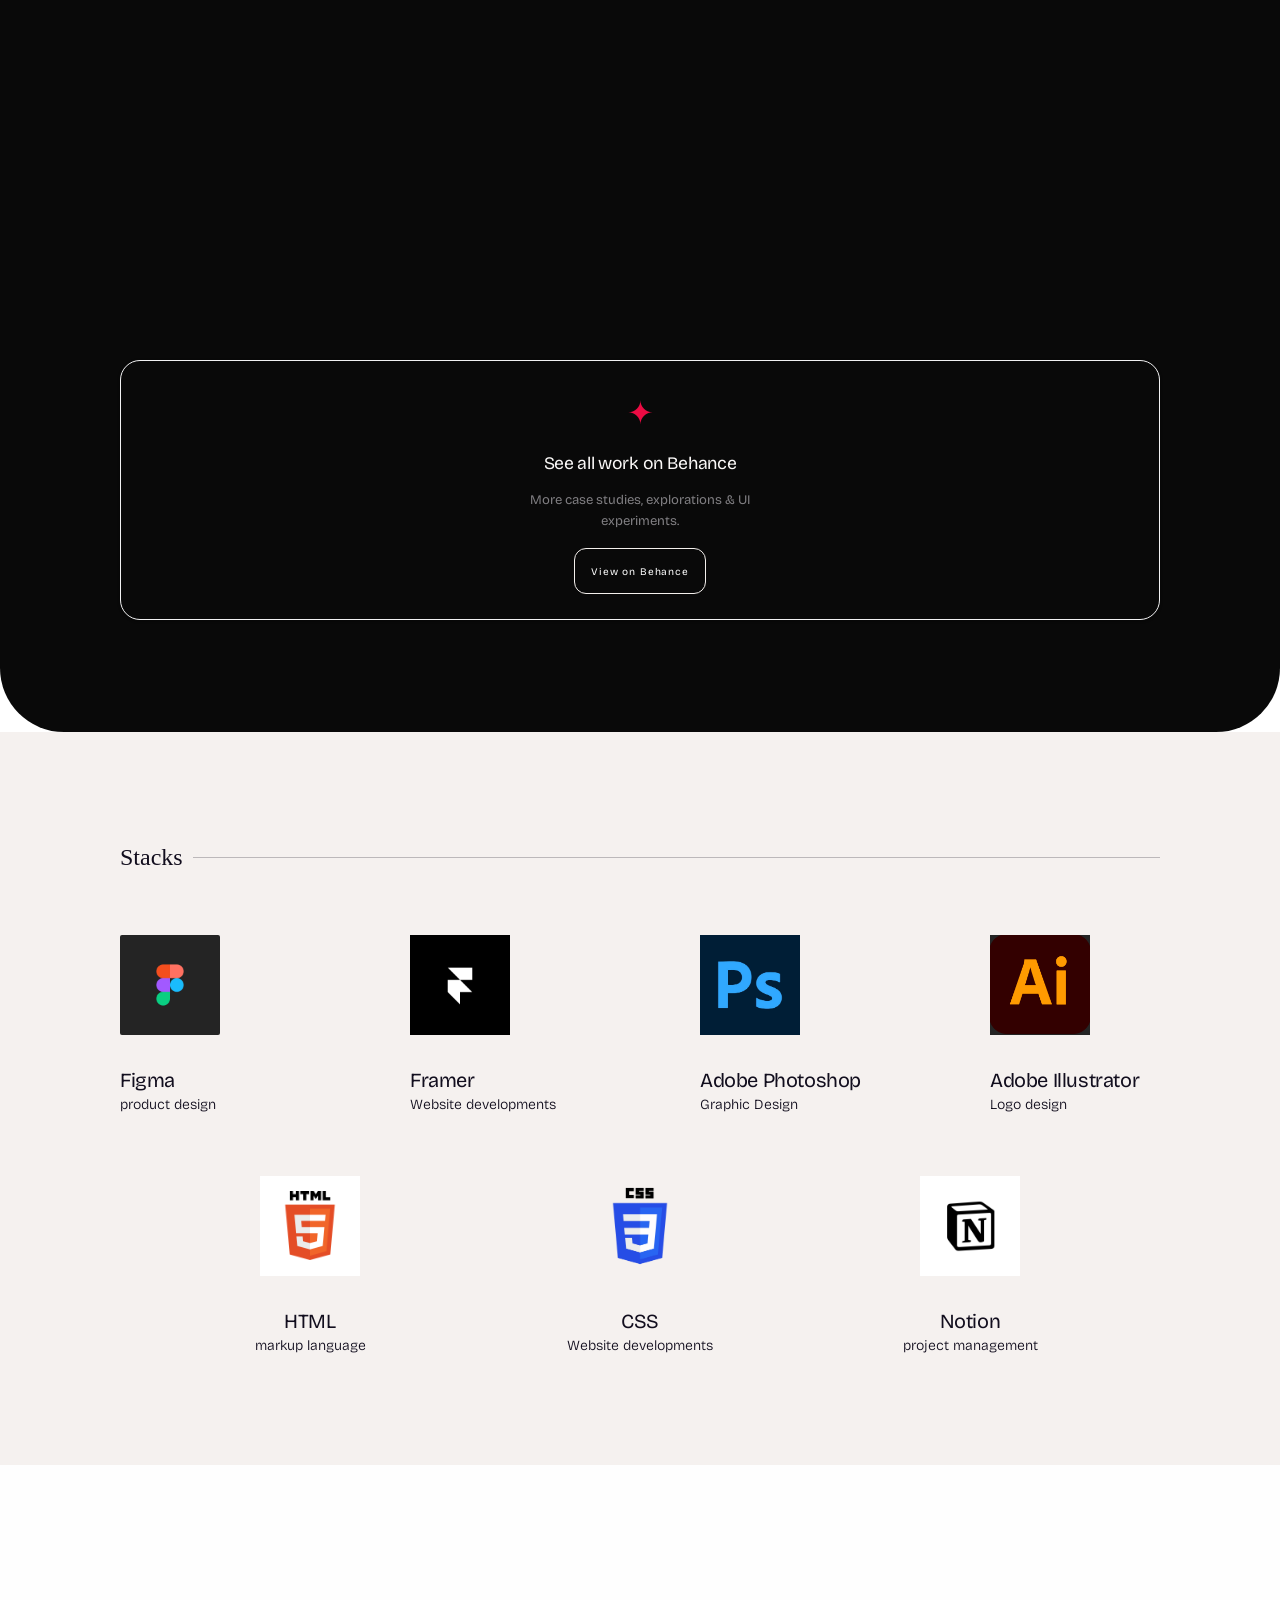
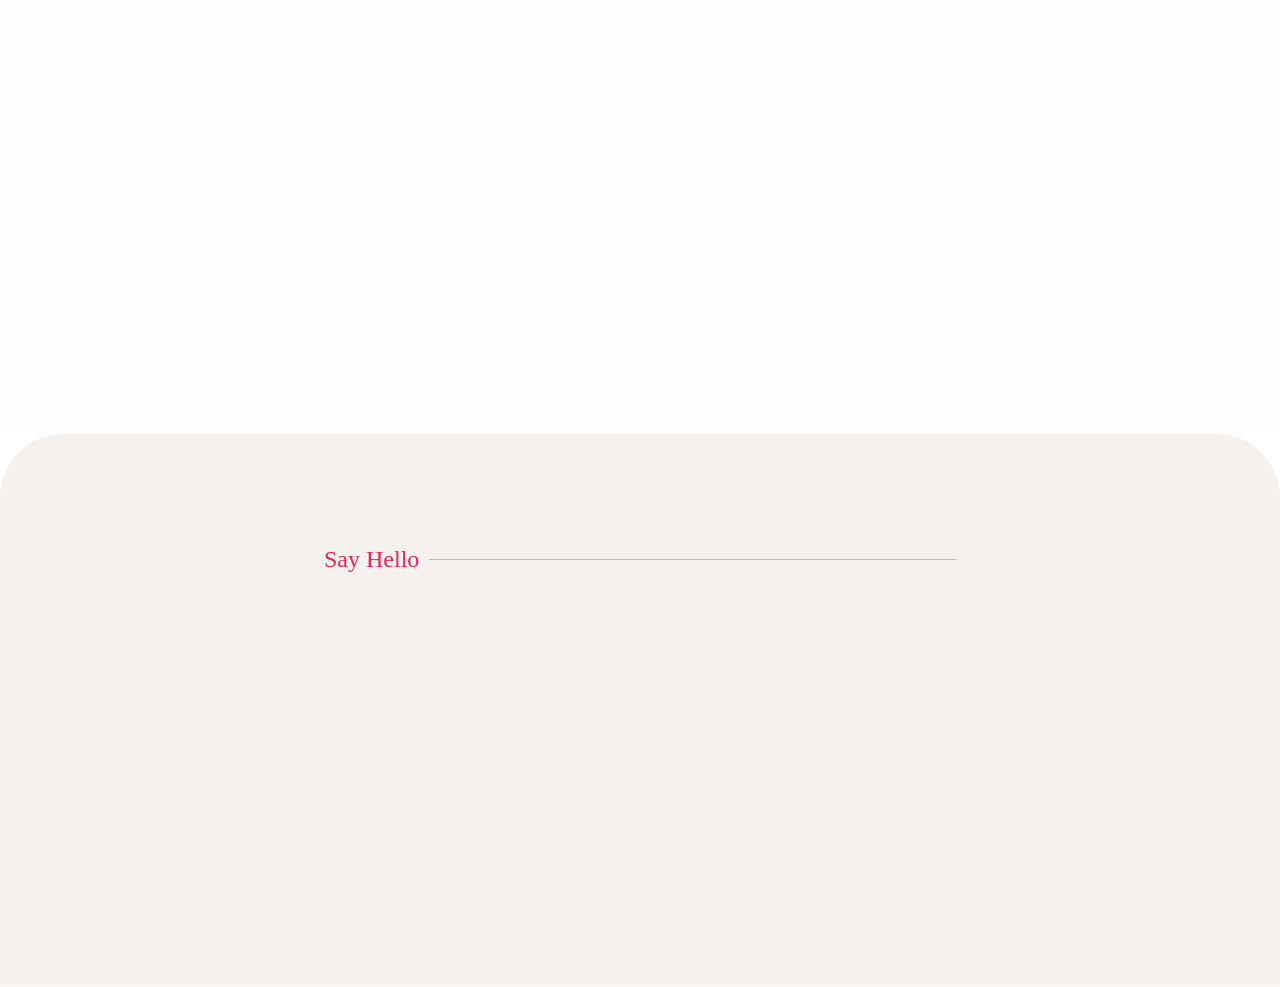
==== commit 83f3b6bb: "fix: update years of experience in meta description" ====
--- a/index.html
+++ b/index.html
@@ -6,7 +6,7 @@
   <meta name="viewport" content="width=device-width, initial-scale=1.0" />
   <title>Ganesh Jannu — Product Designer</title>
   <meta name="description"
-    content="Portfolio of Ganesh Jannu, a Product Designer with 3+ years of experience shaping seamless digital experiences." />
+    content="Portfolio of Ganesh Jannu, a Product Designer with 2.7+ years of experience shaping seamless digital experiences." />
 
   <!-- Fonts -->
   <link rel="preconnect" href="https://fonts.googleapis.com" />
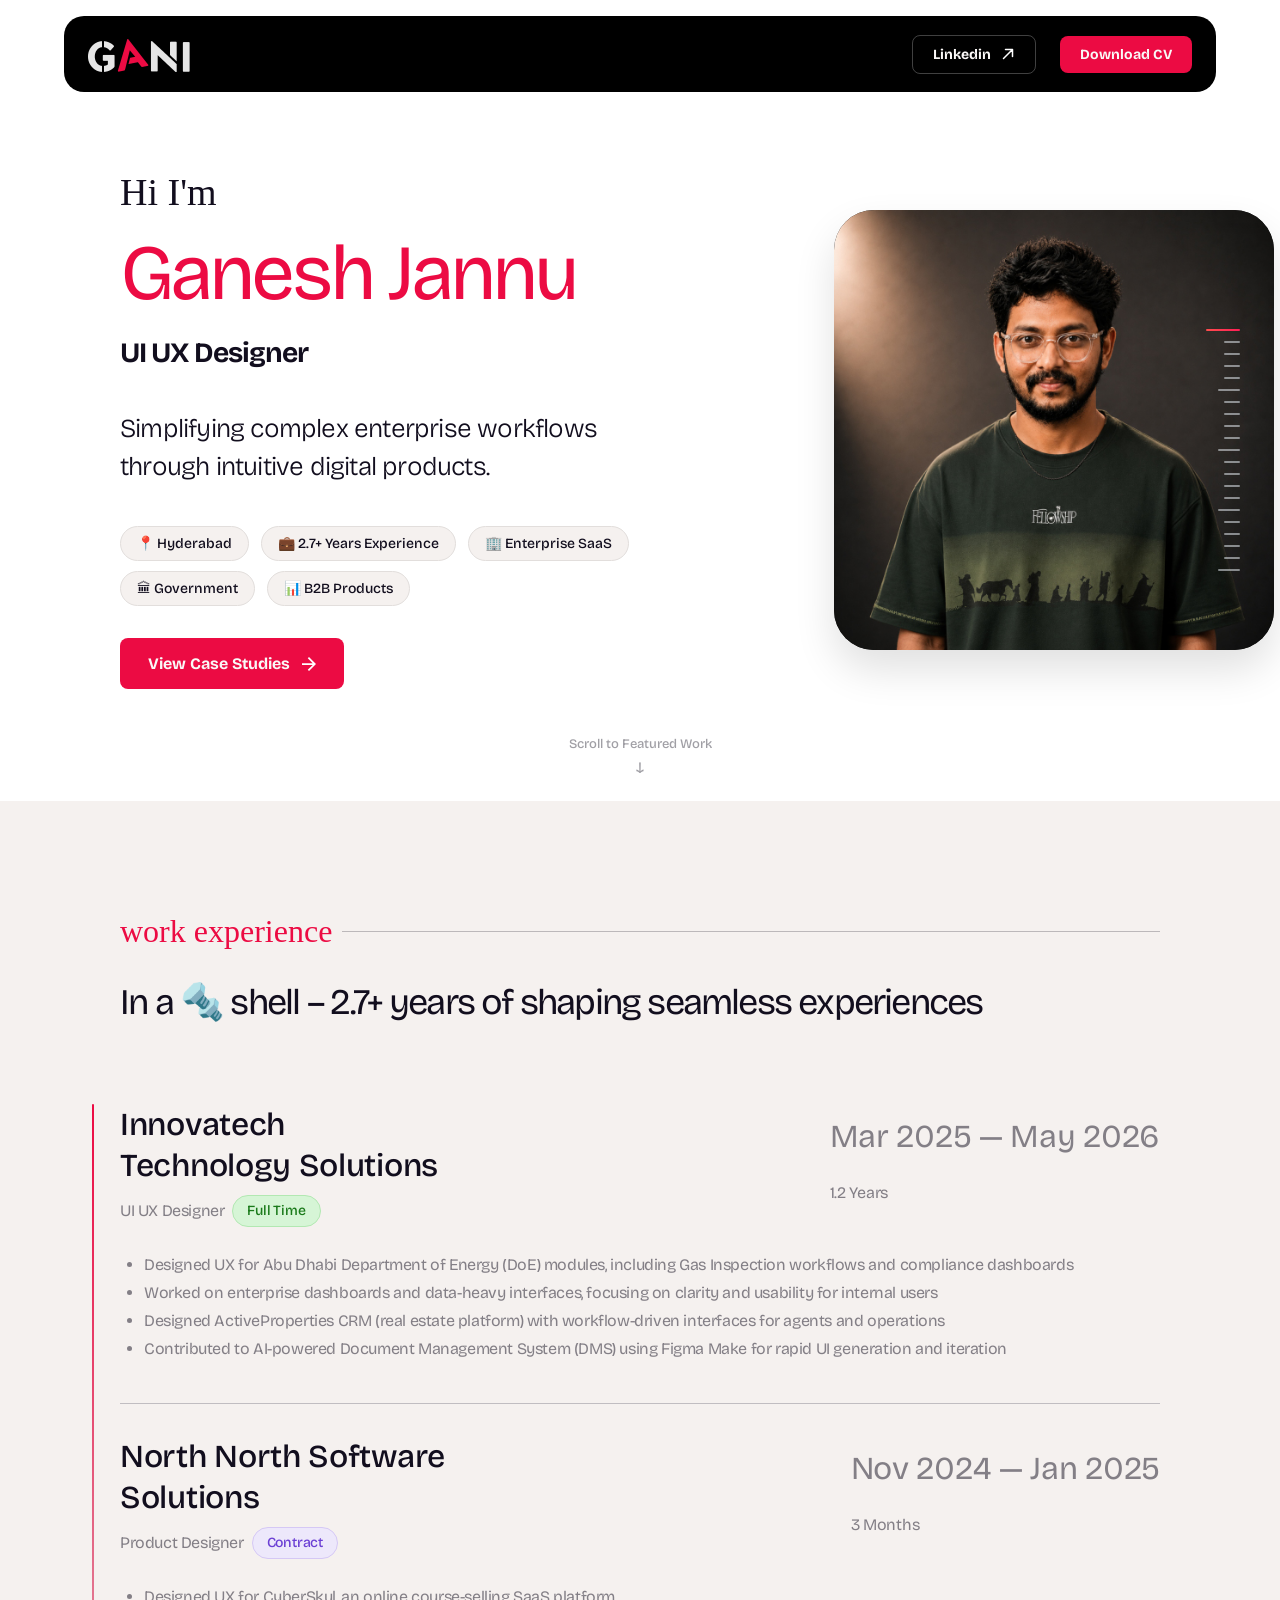
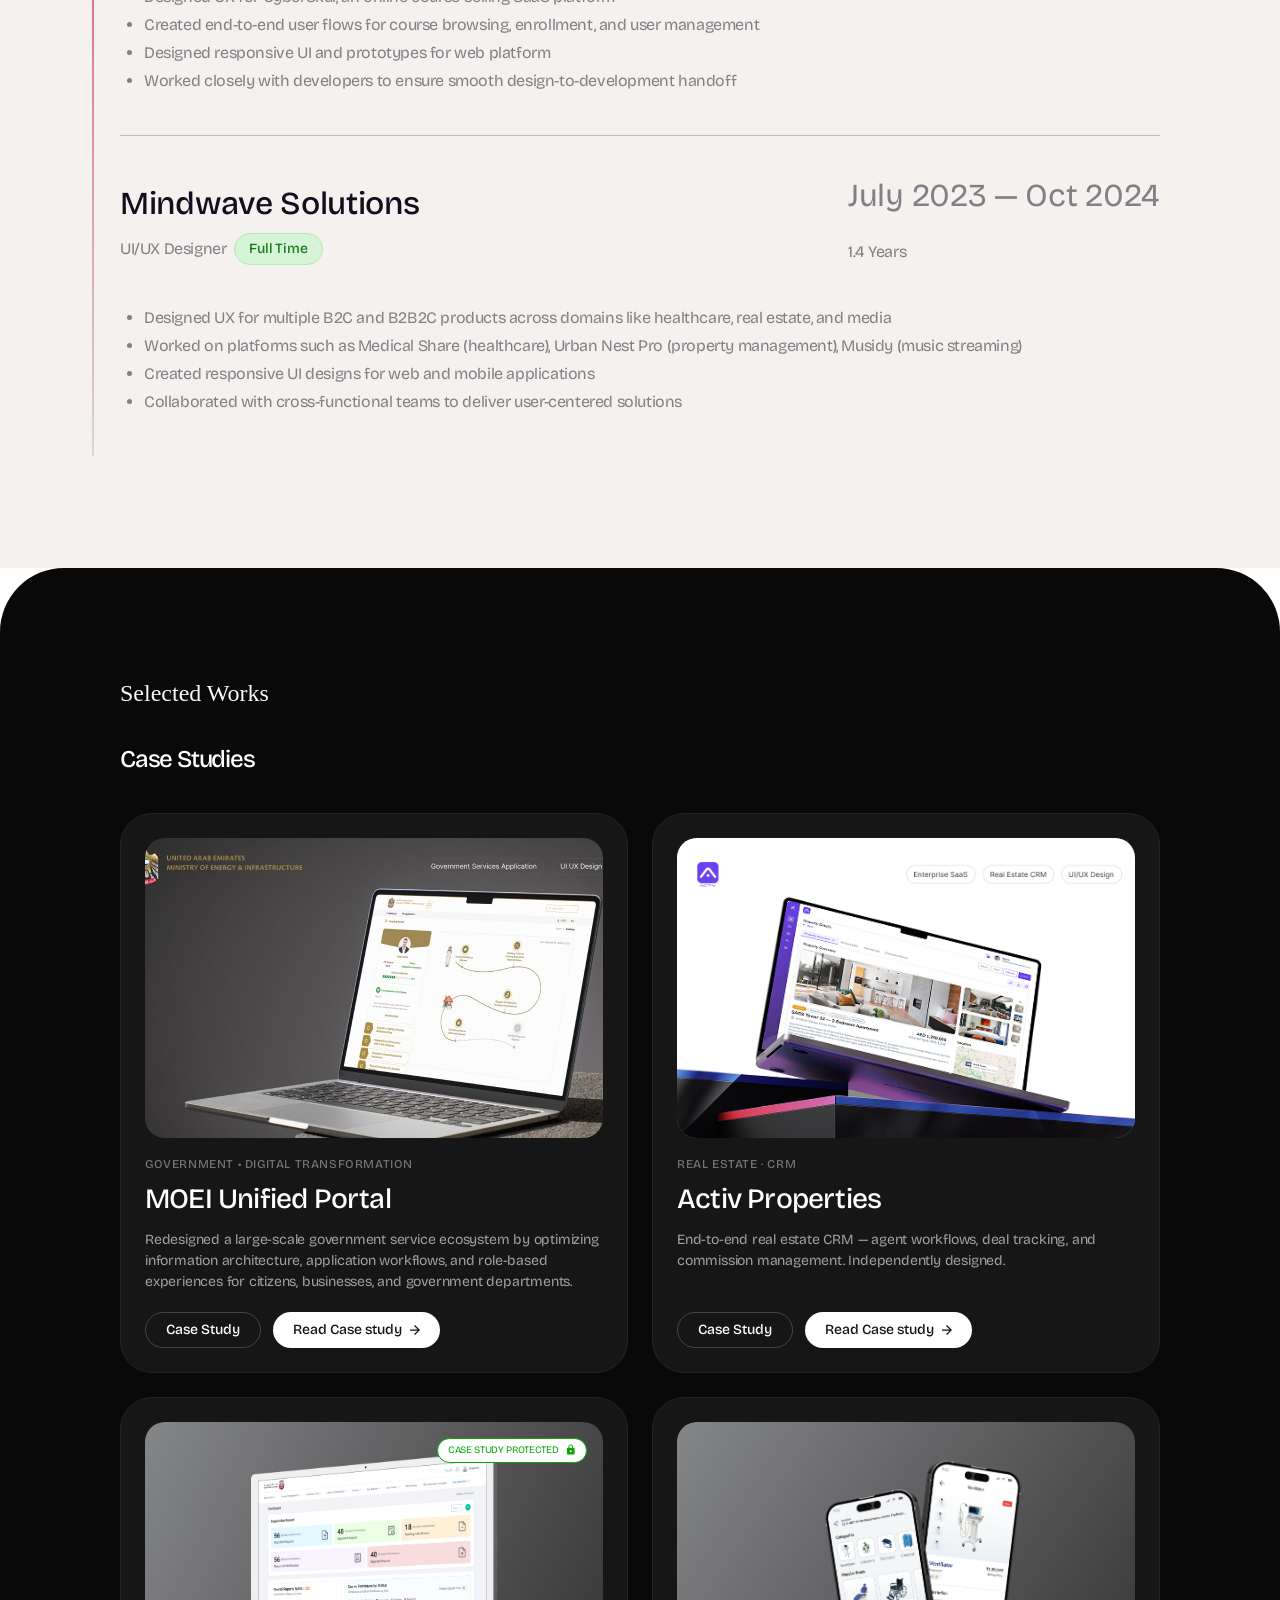
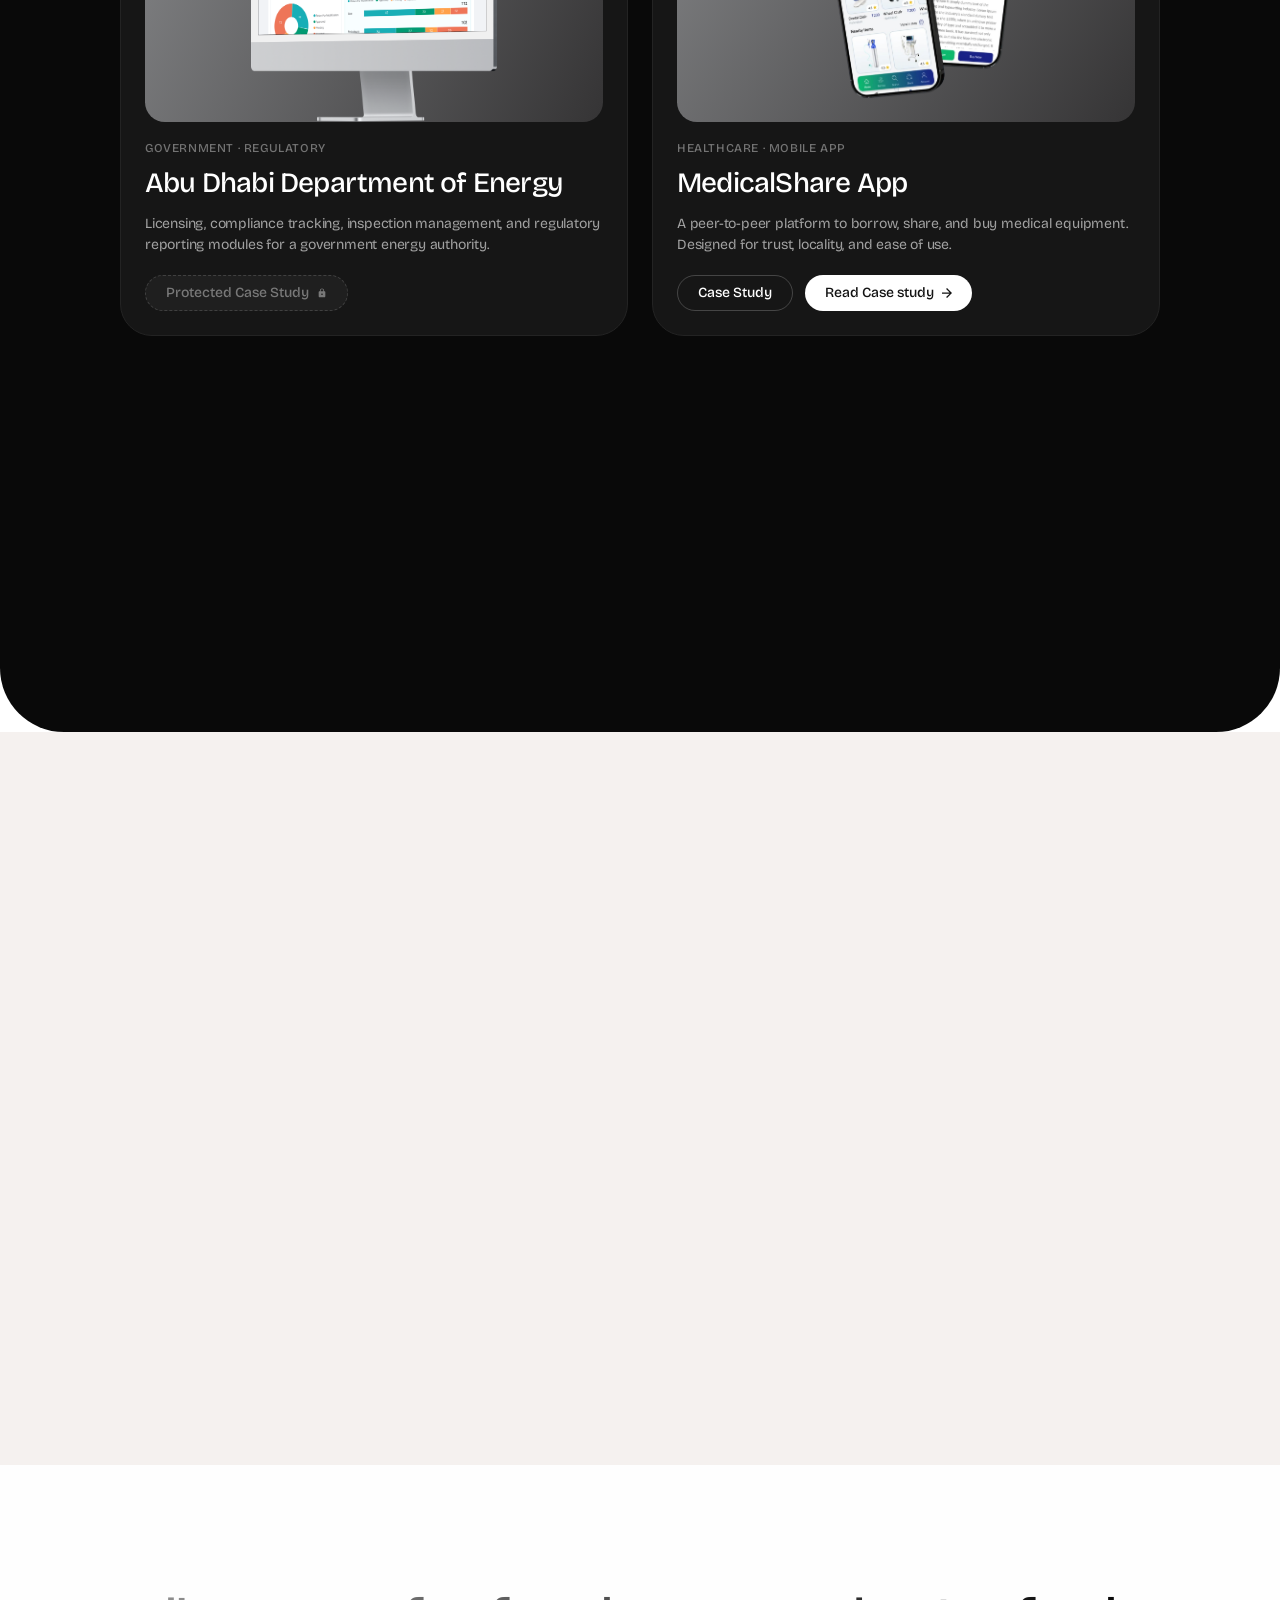
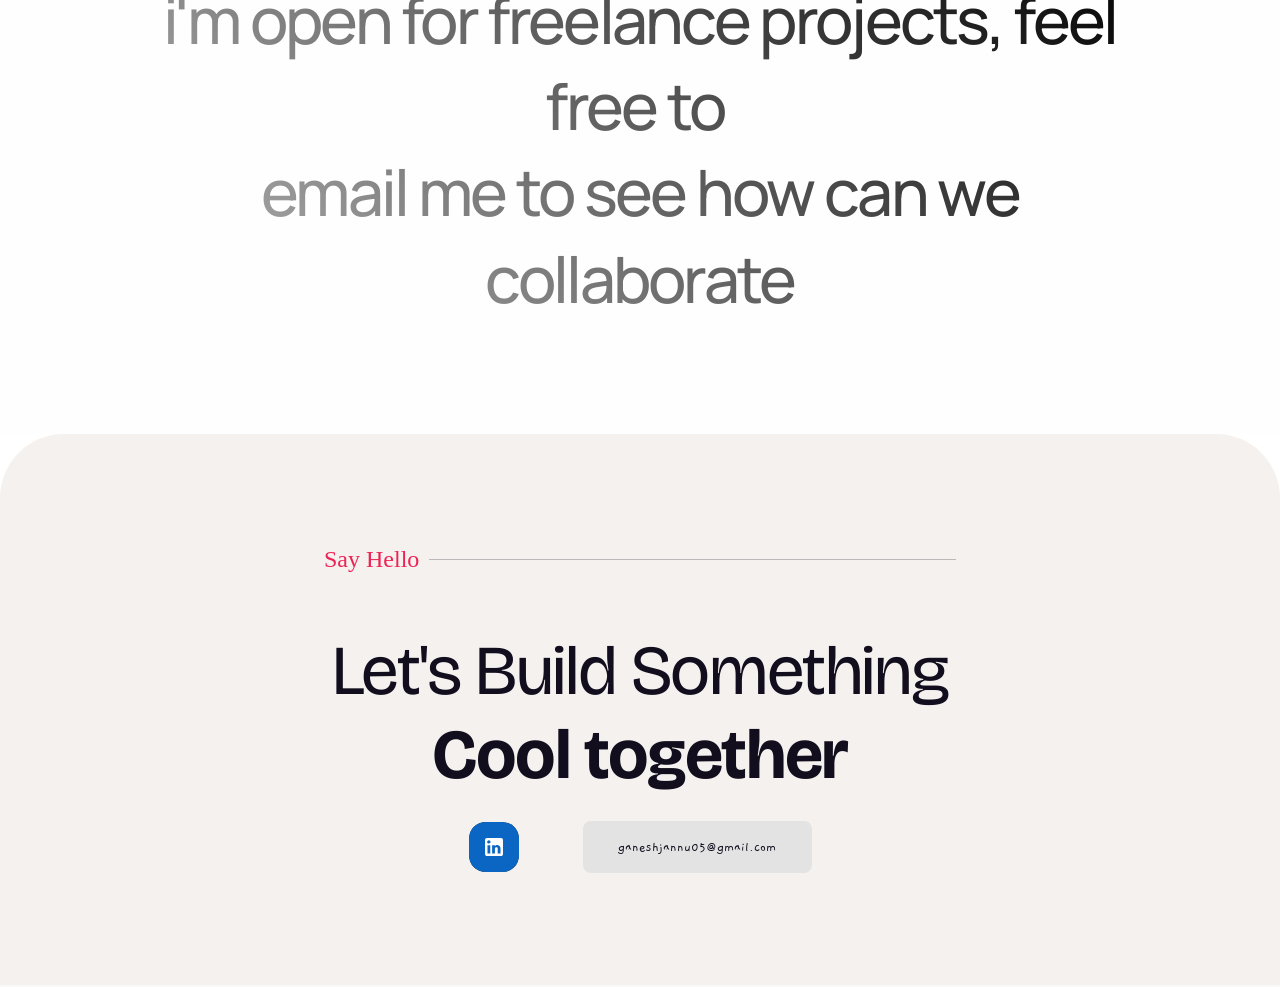
==== commit 788cf0d0: "feat: update professional experience duration and refresh MOEI case study branding with new assets" ====
--- a/index.html
+++ b/index.html
@@ -82,7 +82,7 @@
               <!-- Quick Info Chips -->
               <div class="hero-chips">
                 <span class="chip-item">📍 Hyderabad</span>
-                <span class="chip-item">💼 3+ Years Experience</span>
+                <span class="chip-item">💼 2.7+ Years Experience</span>
                 <span class="chip-item">🏢 Enterprise SaaS</span>
                 <span class="chip-item">🏛 Government</span>
                 <span class="chip-item">📊 B2B Products</span>
@@ -249,10 +249,8 @@
 
             <!-- MOEI  -->
             <a href="./assets/Case study/MOEI CASE STUDY (2).pdf" target="_blank" class="case-card">
-              <div class="case-card-img-wrap case-card-img-wrap--taqa">
-                <div class="case-card-img-center">
-                  <img alt="MOEI Unified Portal" src="./assets/images/MOEI.png" class="MOEI" />
-                </div>
+              <div class="case-card-img-wrap">
+                <img alt="MOEI Unified Portal" src="./assets/images/MOEI.jpg" class="case-card-img-moei" />
               </div>
               <div class="case-card-body">
                 <p class="case-card-category">GOVERNMENT • DIGITAL TRANSFORMATION</p>
--- a/styles.css
+++ b/styles.css
@@ -695,14 +695,13 @@
   border-radius: 32px;
   padding: 24px;
   gap: 20px;
-  transition: transform 400ms cubic-bezier(0.16, 1, 0.3, 1), box-shadow 400ms cubic-bezier(0.16, 1, 0.3, 1), border-color 400ms cubic-bezier(0.16, 1, 0.3, 1);
+  transition: box-shadow 400ms cubic-bezier(0.16, 1, 0.3, 1), border-color 400ms cubic-bezier(0.16, 1, 0.3, 1);
   cursor: pointer;
   flex: 1;
   min-width: 0;
 }
 
 .case-card:hover {
-  transform: translateY(-8px);
   border-color: rgba(255, 255, 255, 0.15);
   box-shadow: 0px 20px 40px rgba(0, 0, 0, 0.5);
 }
@@ -715,15 +714,6 @@
   width: 100%;
 }
 
-.case-card-img-wrap img,
-.case-card-img-wrap .case-card-img-center {
-  transition: transform 400ms ease;
-}
-
-.case-card:hover .case-card-img-wrap img,
-.case-card:hover .case-card-img-center {
-  transform: scale(1.05);
-}
 
 .case-card-img-wrap--activ {
   display: flex;
@@ -1678,3 +1668,15 @@
     display: none;
   }
 }
+
+/* MOEI Card Specific Styling */
+.case-card-img-moei {
+  width: 100%;
+  height: 100%;
+  object-fit: cover;
+  object-position: center;
+  display: block;
+}
+
+
+
